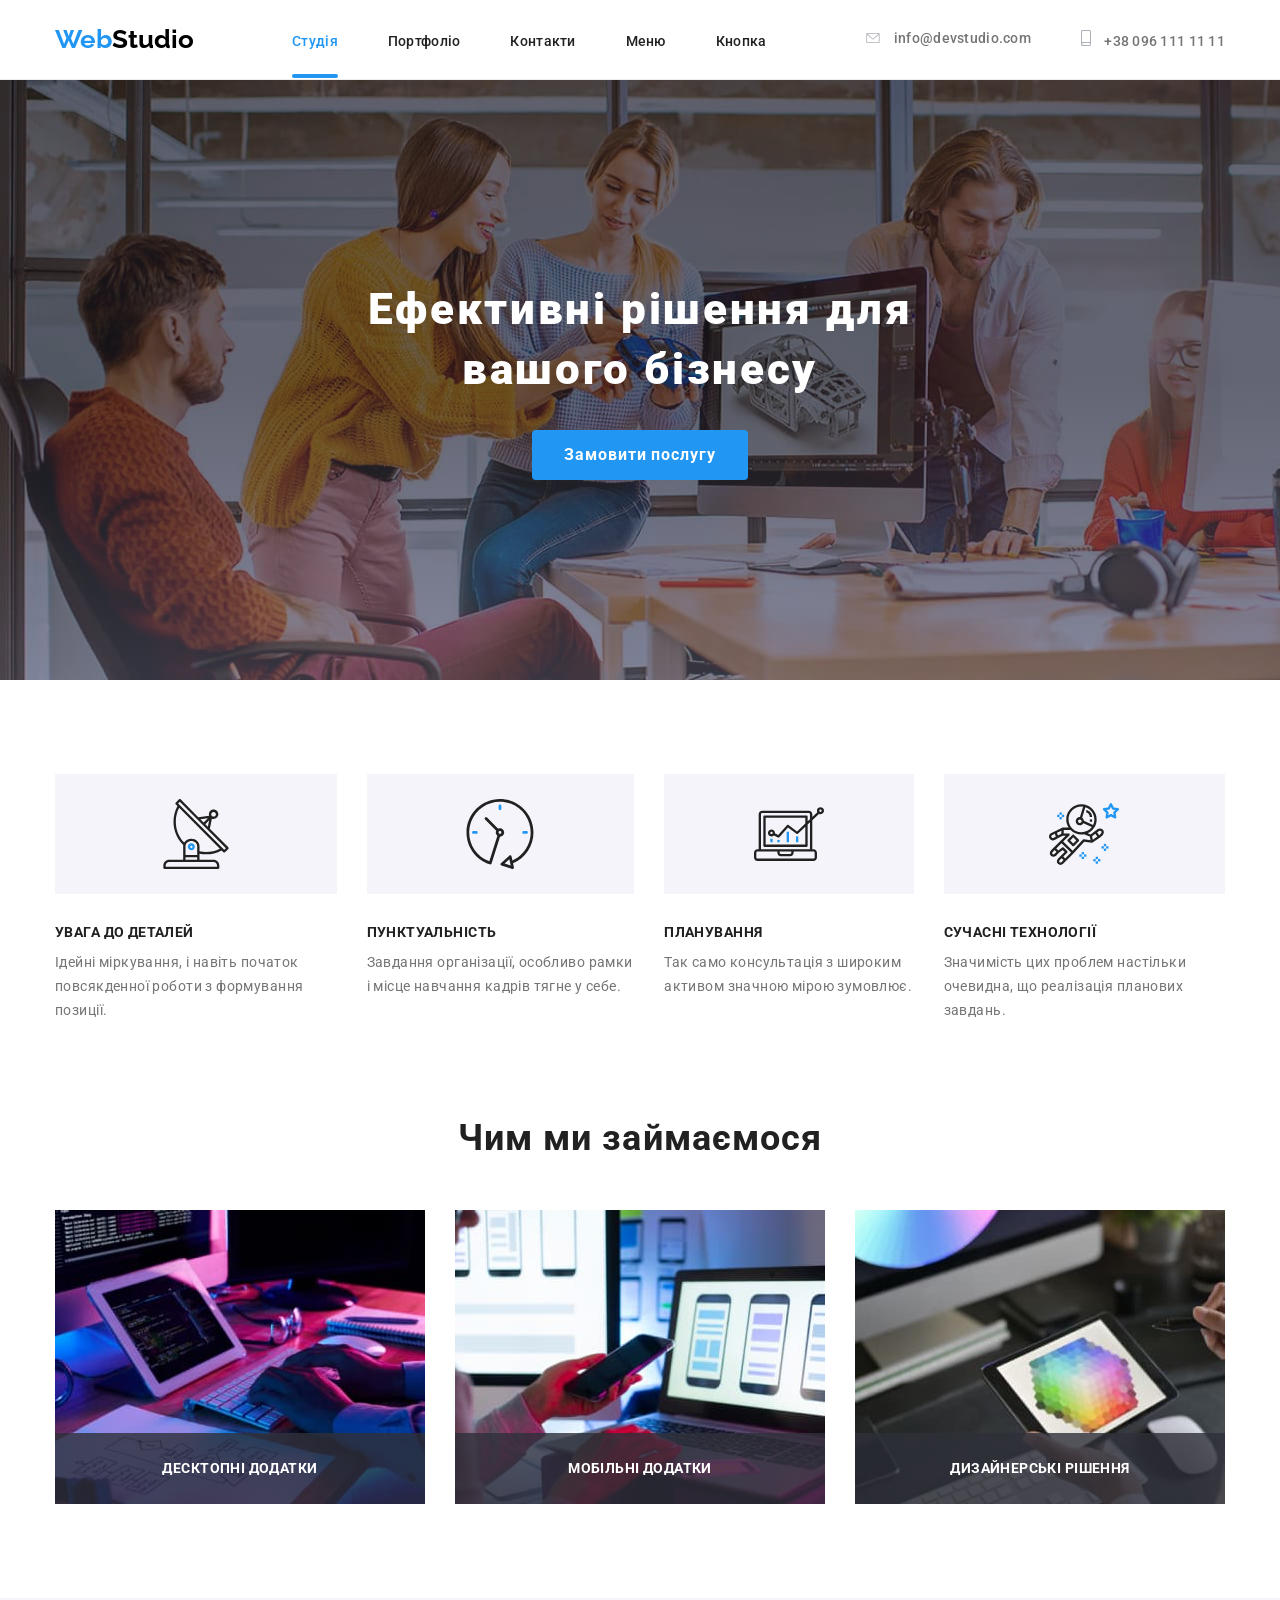
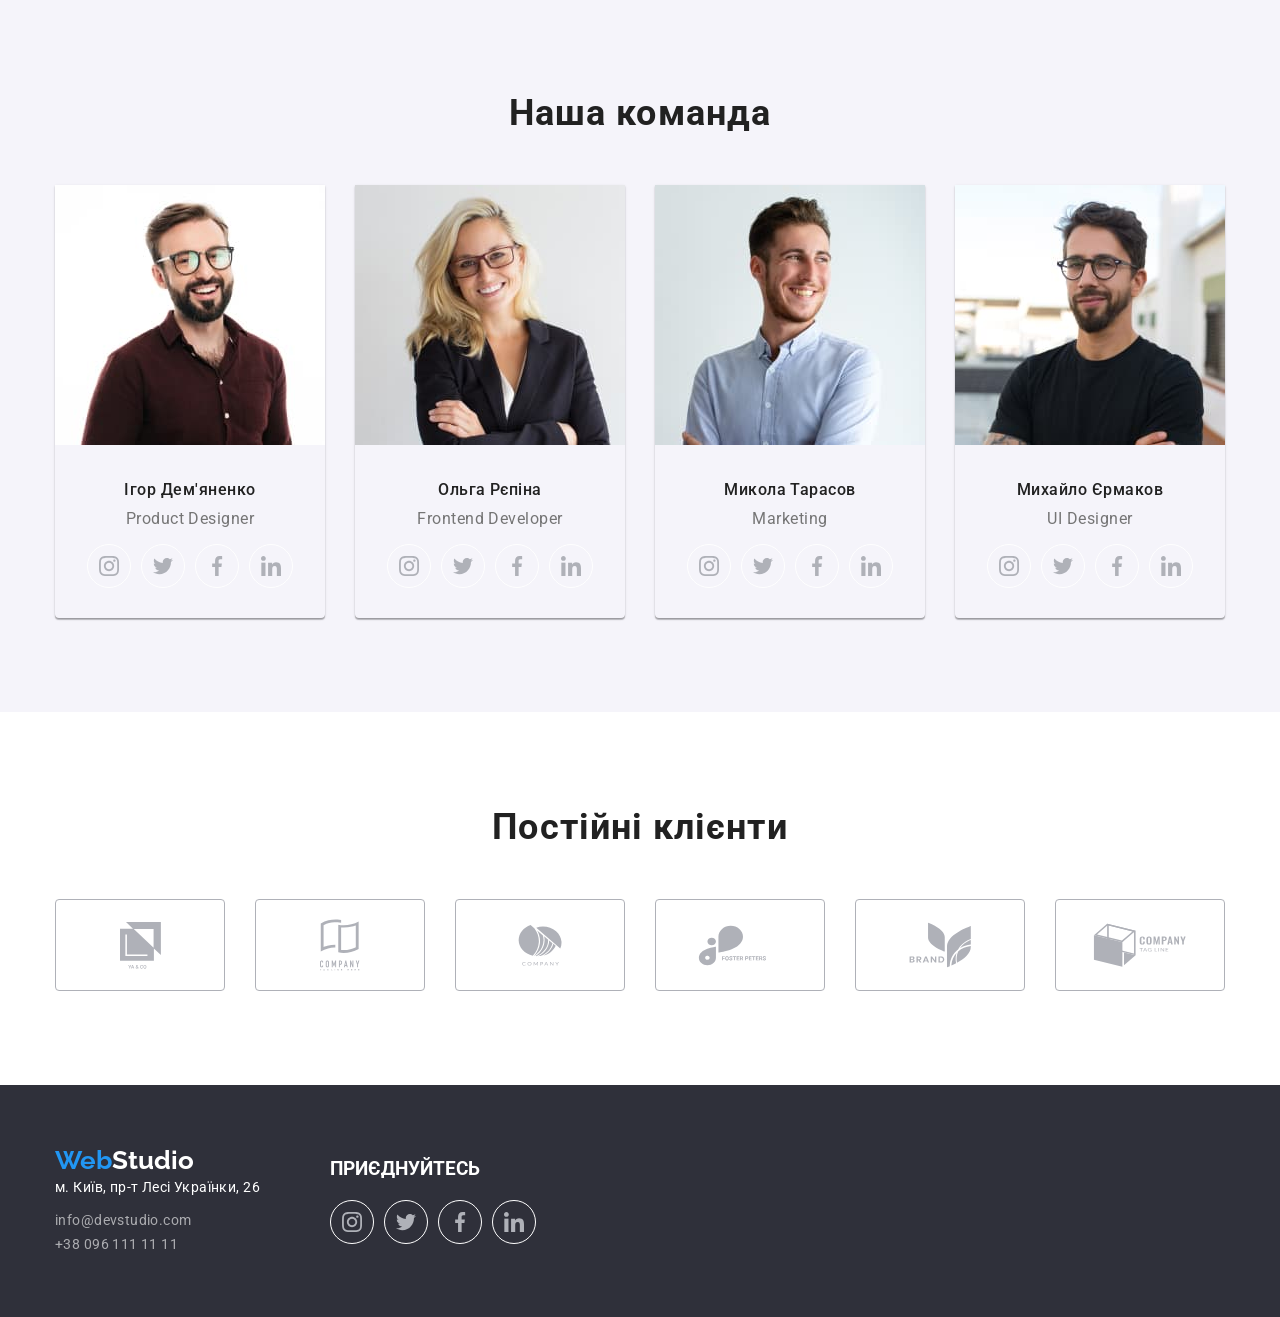
==== index.html @ 948c4ce9 "Окончание - вечер 13.12.2024 1. Убраны названия секций, которые были для семантики (за счет свойств " ====
<!DOCTYPE html>
<html lang="uk">
  <!-- Главный язык документа -->
  <head>
    <!-- Кодировку страницы необходимо указать для того, чтобы браузер корректно отобразил текст -->
    <meta charset="UTF-8" />

    <!-- Краткое описание содержания помогает поисковым системам лучше проиндексировать страницу -->
    <meta name="description" content="Дизайн та розробка сайтів - Головна сторінка" />

    <!-- Размер окна браузера -->
    <!-- Ширина - ширина девайса (width=device-width)-->
    <!-- Масштаб просмотра (initial-scale=1.0) -->
    <meta name="viewport" content="width=device-width, initial-scale=1.0" />

    <!-- Заголовок страницы, который отображается во вкладке браузера -->
    <!-- Текст заголовка содержит краткое описание содержимого веб-страницы -->
    <!-- Длина заголовка должна быть не более 60 символов, чтобы полностью поместиться в заголовке -->
    <title>WebStudio</title>

    <!-- Подключение шрифтов -->
    <link rel="preconnect" href="https://fonts.googleapis.com" />
    <link rel="preconnect" href="https://fonts.gstatic.com" crossorigin />
    <link
      href="https://fonts.googleapis.com/css2?family=Raleway:wght@700&family=Roboto:wght@400;500;700;900&display=swap"
      rel="stylesheet"
    />

    <!-- подключается нормализатор стилей для всех браузеров - перед подключением остальных стилей -->
    <link
      rel="stylesheet"
      href="https://cdnjs.cloudflare.com/ajax/libs/modern-normalize/1.0.0/modern-normalize.min.css"
    />

    <!-- Подключение внешнего файла со стилями -->
    <link rel="stylesheet" href="./css/styles.css" />
  </head>
  <body class="page">
    <!-- Заголовок -->
    <header class="page-header">
      <div class="container">
        <!-- Ссылка - На основную страничку сайта -->
        <a href="./index.html" title="Перехід на основну сторінку" class="logo link"
          ><span class="logo-blue">Web</span><span class="logo-black">Studio</span></a
        >
        <!-- Навигация - это ссылки на другие странички -->
        <nav>
          <ul class="nav-site list">
            <li class="item">
              <a href="./index.html" title="Основна сторінка" class="link current">Студія</a>
            </li>
            <li class="item">
              <a href="./portfolio.html" title="Наші проекти" class="link">Портфоліо</a>
            </li>
            <li class="item">
              <a href="./button-icon.html" title="Наші контакти" class="link">Контакти</a>
            </li>
            <li class="item">
              <a href="./menu.html" title="Випадаюче меню" class="link">Меню</a>
            </li>
            <li class="item">
              <a href="./button-icon.html" title="Кнопка+Іконка" class="link">Кнопка</a>
            </li>
          </ul>
        </nav>
        <ul class="nav-adress list">
          <li class="item">
            <a href="mailto:info@devstudio.com" title="Напиши" class="email link">
              <svg width="16" height="10" class="email icon">
                <use href="./icon/icons.svg#icon-envelope"></use>
              </svg>
              info@devstudio.com</a
            >
          </li>
          <li class="item">
            <a href="tel:+380961111111" title="Подзвони" class="tel link">
              <svg width="10" height="16" class="tel icon">
                <use href="./icon/icons.svg#icon-smartphone"></use>
              </svg>
              +38 096 111 11 11</a
            >
          </li>
        </ul>
      </div>
    </header>
    <main>
      <!-- Шапка -->
      <section class="hero">
        <h1 class="hero-title">Ефективні рішення для <br />вашого бізнесу</h1>
        <button type="button" class="hero-button" data-modal-open>Замовити послугу</button>
      </section>

      <!-- Наши Преимущества -->
      <section class="section no-padding-bottom">
        <div class="feature container">
          <h2 class="feature section-title" aria-label="Особливості">Особливості</h2>
          <ul class="feature-list list">
            <li class="item antenna">
              <div class="feature-item-icon">
                <svg width="70" height="70" class="icon">
                  <use href="./icon/icons.svg#icon-antenna"></use>
                </svg>
              </div>

              <h3 class="title">УВАГА ДО ДЕТАЛЕЙ</h3>
              <p class="text">
                Ідейні міркування, і навіть початок повсякденної роботи з формування позиції.
              </p>
            </li>
            <li class="item clock">
              <div class="feature-item-icon">
                <svg width="70" height="70" class="icon">
                  <use href="./icon/icons.svg#icon-clock"></use>
                </svg>
              </div>

              <h3 class="title">ПУНКТУАЛЬНІСТЬ</h3>
              <p class="text">
                Завдання організації, особливо рамки і місце навчання кадрів тягне у себе.
              </p>
            </li>
            <li class="item diagram">
              <div class="feature-item-icon">
                <svg width="70" height="70" class="icon">
                  <use href="./icon/icons.svg#icon-diagram"></use>
                </svg>
              </div>

              <h3 class="title">ПЛАНУВАННЯ</h3>
              <p class="text">Так само консультація з широким активом значною мірою зумовлює.</p>
            </li>
            <li class="item astronaut">
              <div class="feature-item-icon">
                <svg width="70" height="70" class="icon">
                  <use href="./icon/icons.svg#icon-astronaut"></use>
                </svg>
              </div>

              <h3 class="title">СУЧАСНІ ТЕХНОЛОГІЇ</h3>
              <p class="text">
                Значимість цих проблем настільки очевидна, що реалізація планових завдань.
              </p>
            </li>
          </ul>
        </div>
      </section>

      <!-- Чем мы занимаемся -->
      <section class="section work">
        <div class="container">
          <h2 class="section-title">Чим ми займаємося</h2>
          <ul class="work-list list">
            <li class="work-list-item">
              <a href="" class="link">
                <div class="image-box">
                  <img
                    src="./images/type-work-1.jpg"
                    alt="Вид роботи 1"
                    width="370"
                    height="294"
                    class="image"
                  />
                  <h3 class="description">Десктопні додатки</h3>
                </div>
              </a>
            </li>
            <li class="work-list-item">
              <a href="" class="link">
                <div class="image-box">
                  <img
                    src="./images/type-work-2.jpg"
                    alt="Вид роботи 2"
                    width="370"
                    height="294"
                    class="image"
                  />
                  <h3 class="description">Мобільні додатки</h3>
                </div>
              </a>
            </li>
            <li class="work-list-item">
              <a href="" class="link">
                <div class="image-box">
                  <img
                    src="./images/type-work-3.jpg"
                    alt="Вид роботи 3"
                    width="370"
                    height="294"
                    class="image"
                  />
                  <h3 class="description">Дизайнерські рішення</h3>
                </div>
              </a>
            </li>
          </ul>
        </div>
      </section>

      <!-- Наша команда-->
      <section class="section team">
        <div class="container">
          <h2 class="section-title">Наша команда</h2>
          <ul class="team-list list">
            <!-- team card 1 -->
            <li class="team-list-item">
              <img
                src="./images/team-1.jpg"
                alt="Фото Ігор Дем'яненко"
                width="270"
                height="260"
                class="photo"
              />
              <h3 class="name">Ігор Дем'яненко</h3>
              <p class="type-worker">Product Designer</p>
              <ul class="social-links list">
                <li class="item">
                  <a href="" class="link" aria-label="instagram">
                    <svg class="icon" width="20" height="20">
                      <use href="./icon/icons.svg#icon-instagram"></use>
                    </svg>
                  </a>
                </li>
                <li class="item">
                  <a href="" class="link" aria-label="twitter">
                    <svg class="icon" width="20" height="20">
                      <use href="./icon/icons.svg#icon-twitter"></use>
                    </svg>
                  </a>
                </li>
                <li class="item">
                  <a href="" class="link" aria-label="facebook">
                    <svg class="icon" width="20" height="20">
                      <use href="./icon/icons.svg#icon-facebook"></use>
                    </svg>
                  </a>
                </li>
                <li class="item">
                  <a href="" class="link" aria-label="linkedin">
                    <svg class="icon" width="20" height="20">
                      <use href="./icon/icons.svg#icon-linkedin"></use>
                    </svg>
                  </a>
                </li>
              </ul>
            </li>
            <!-- team card 2 -->
            <li class="team-list-item">
              <img
                src="./images/team-2.jpg"
                alt="Фото Ольга Рєпіна"
                width="270"
                height="260"
                class="photo"
              />
              <h3 class="name">Ольга Рєпіна</h3>
              <p class="type-worker">Frontend Developer</p>
              <ul class="social-links list">
                <li class="item">
                  <a href="" class="link">
                    <svg class="icon" width="20" height="20">
                      <use href="./icon/icons.svg#icon-instagram"></use>
                    </svg>
                  </a>
                </li>
                <li class="item">
                  <a href="" class="link">
                    <svg class="icon" width="20" height="20">
                      <use href="./icon/icons.svg#icon-twitter"></use>
                    </svg>
                  </a>
                </li>
                <li class="item">
                  <a href="" class="link">
                    <svg class="icon" width="20" height="20">
                      <use href="./icon/icons.svg#icon-facebook"></use>
                    </svg>
                  </a>
                </li>
                <li class="item">
                  <a href="" class="link">
                    <svg class="icon" width="20" height="20">
                      <use href="./icon/icons.svg#icon-linkedin"></use>
                    </svg>
                  </a>
                </li>
              </ul>
            </li>
            <!-- team card 3 -->
            <li class="team-list-item">
              <img
                src="./images/team-3.jpg"
                alt="Фото Микола Тарасов"
                width="270"
                height="260"
                class="photo"
              />
              <h3 class="name">Микола Тарасов</h3>
              <p class="type-worker">Marketing</p>
              <ul class="social-links list">
                <li class="item">
                  <a href="" class="link">
                    <svg class="icon" width="20" height="20">
                      <use href="./icon/icons.svg#icon-instagram"></use>
                    </svg>
                  </a>
                </li>
                <li class="item">
                  <a href="" class="link">
                    <svg class="icon" width="20" height="20">
                      <use href="./icon/icons.svg#icon-twitter"></use>
                    </svg>
                  </a>
                </li>
                <li class="item">
                  <a href="" class="link">
                    <svg class="icon" width="20" height="20">
                      <use href="./icon/icons.svg#icon-facebook"></use>
                    </svg>
                  </a>
                </li>
                <li class="item">
                  <a href="" class="link">
                    <svg class="icon" width="20" height="20">
                      <use href="./icon/icons.svg#icon-linkedin"></use>
                    </svg>
                  </a>
                </li>
              </ul>
            </li>
            <!-- team card 4 -->
            <li class="team-list-item">
              <img
                src="./images/team-4.jpg"
                alt="Фото Михайло Єрмаков"
                width="270"
                height="260"
                class="photo"
              />
              <h3 class="name">Михайло Єрмаков</h3>
              <p class="type-worker">UI Designer</p>
              <ul class="social-links list">
                <li class="item">
                  <a href="" class="link">
                    <svg class="icon" width="20" height="20">
                      <use href="./icon/icons.svg#icon-instagram"></use>
                    </svg>
                  </a>
                </li>
                <li class="item">
                  <a href="" class="link">
                    <svg class="icon" width="20" height="20">
                      <use href="./icon/icons.svg#icon-twitter"></use>
                    </svg>
                  </a>
                </li>
                <li class="item">
                  <a href="" class="link">
                    <svg class="icon" width="20" height="20">
                      <use href="./icon/icons.svg#icon-facebook"></use>
                    </svg>
                  </a>
                </li>
                <li class="item">
                  <a href="" class="link">
                    <svg class="icon" width="20" height="20">
                      <use href="./icon/icons.svg#icon-linkedin"></use>
                    </svg>
                  </a>
                </li>
              </ul>
            </li>
          </ul>
        </div>
      </section>

      <!-- Клиенты -->
      <section class="section client">
        <div class="container">
          <h2 class="section-title">Постійні клієнти</h2>
          <ul class="client-list list">
            <li class="client-list-item">
              <a href="" class="client-link" aria-label="Клієнт 1">
                <!-- Встроенный SVG -->
                <!-- <svg class="client-svg" viewBox="0 0 41 47" xmlns="http://www.w3.org/2000/svg">
                  <path
                    class="path"
                    fill-rule="evenodd"
                    clip-rule="evenodd"
                    d="M6 0L13.0078 6.63413L0 6.62646V38.8137H34V26.507L41 33.1338V0H6ZM33.6924 25.7283L13.8226 6.91796H33.6924V25.7283ZM27.5231 34.1055H5.38008V12.4579H6.9453V32.6397H27.5231V34.1055ZM10.6089 43.0991L9.79102 44.7837L8.97314 43.0991H8.28711L9.48096 45.3452V46.6538H10.1011V45.3452L11.2925 43.0991H10.6089ZM11.6367 46.6538L11.9248 45.8262H13.3018L13.5923 46.6538H14.2368L12.8916 43.0991H12.3374L10.9946 46.6538H11.6367ZM12.6133 43.8535L13.1284 45.3281H12.0981L12.6133 43.8535ZM15.8701 45.2427C15.7806 45.3794 15.7358 45.5299 15.7358 45.6943C15.7358 45.9938 15.8408 46.2371 16.0508 46.4243C16.2624 46.6099 16.5439 46.7026 16.8955 46.7026C17.2471 46.7026 17.5498 46.6074 17.8037 46.417L18.0039 46.6538H18.6924L18.1699 46.0361C18.375 45.7562 18.4775 45.3973 18.4775 44.9595H17.9624C17.9624 45.1987 17.9128 45.416 17.8135 45.6113L17.1274 44.8008L17.3691 44.625C17.54 44.5013 17.6629 44.3776 17.7378 44.2539C17.8127 44.1286 17.8501 43.9919 17.8501 43.8438C17.8501 43.6191 17.7671 43.4312 17.6011 43.2798C17.4367 43.1268 17.2251 43.0503 16.9663 43.0503C16.6798 43.0503 16.452 43.1317 16.2827 43.2944C16.1134 43.4556 16.0288 43.6753 16.0288 43.9536C16.0288 44.0675 16.0557 44.1855 16.1094 44.3076C16.1647 44.4297 16.2616 44.5778 16.3999 44.752C16.1362 44.9408 15.9596 45.1043 15.8701 45.2427ZM17.4741 46.0288C17.3 46.1623 17.1128 46.229 16.9126 46.229C16.7352 46.229 16.5936 46.1777 16.4878 46.0752C16.382 45.9727 16.3291 45.8392 16.3291 45.6748C16.3291 45.4844 16.4268 45.3151 16.6221 45.167L16.6978 45.1133L17.4741 46.0288ZM16.8369 44.4541C16.6693 44.2474 16.5854 44.0757 16.5854 43.939C16.5854 43.8201 16.6196 43.7217 16.688 43.6436C16.7563 43.5654 16.8483 43.5264 16.9639 43.5264C17.0713 43.5264 17.16 43.5597 17.23 43.6265C17.3 43.6916 17.335 43.7705 17.335 43.8633C17.335 44.0033 17.2845 44.118 17.1836 44.2075L17.1079 44.2686L16.8369 44.4541ZM22.623 46.3853C22.8672 46.172 23.0072 45.8758 23.043 45.4966H22.4277C22.3952 45.7505 22.3179 45.932 22.1958 46.041C22.0737 46.1501 21.8914 46.2046 21.6489 46.2046C21.3836 46.2046 21.1818 46.1037 21.0435 45.9019C20.9067 45.7 20.8384 45.4071 20.8384 45.0229V44.708C20.8416 44.3288 20.9149 44.0415 21.0581 43.8462C21.203 43.6493 21.4097 43.5508 21.6782 43.5508C21.9093 43.5508 22.0843 43.6077 22.2031 43.7217C22.3236 43.834 22.3984 44.0179 22.4277 44.2734H23.043C23.0039 43.8844 22.8647 43.5833 22.6255 43.3701C22.3862 43.1569 22.0705 43.0503 21.6782 43.0503C21.3869 43.0503 21.1297 43.1195 20.9067 43.2578C20.6854 43.3962 20.5153 43.5931 20.3965 43.8486C20.2777 44.1042 20.2183 44.3996 20.2183 44.7349V45.0669C20.2231 45.394 20.2842 45.6813 20.4014 45.9287C20.5186 46.1761 20.6846 46.3674 20.8994 46.5024C21.1159 46.6359 21.3657 46.7026 21.6489 46.7026C22.0542 46.7026 22.3789 46.5968 22.623 46.3853ZM26.2534 45.8872C26.3739 45.6235 26.4341 45.3175 26.4341 44.9692V44.7715C26.4325 44.4248 26.3706 44.1213 26.2485 43.8608C26.1265 43.5988 25.9531 43.3986 25.7285 43.2603C25.5055 43.1203 25.2492 43.0503 24.9595 43.0503C24.6698 43.0503 24.4126 43.1211 24.188 43.2627C23.965 43.4027 23.7917 43.6053 23.668 43.8706C23.5459 44.1359 23.4849 44.4419 23.4849 44.7886V44.9888C23.4865 45.3289 23.5483 45.6292 23.6704 45.8896C23.7941 46.1501 23.9683 46.3511 24.1929 46.4927C24.4191 46.6326 24.6763 46.7026 24.9644 46.7026C25.2557 46.7026 25.5129 46.6326 25.7358 46.4927C25.9604 46.3511 26.133 46.1493 26.2534 45.8872ZM25.5918 43.8779C25.7415 44.0879 25.8164 44.3898 25.8164 44.7837V44.9692C25.8164 45.3696 25.7423 45.674 25.5942 45.8823C25.4478 46.0907 25.2378 46.1948 24.9644 46.1948C24.6942 46.1948 24.4826 46.0882 24.3296 45.875C24.1782 45.6618 24.1025 45.3599 24.1025 44.9692V44.7642C24.1058 44.3817 24.1823 44.0863 24.332 43.8779C24.4834 43.668 24.6925 43.563 24.9595 43.563C25.2329 43.563 25.4437 43.668 25.5918 43.8779Z"
                    fill="#AFB1B8"
                  />
                </svg> -->
                <svg class="client-svg" width="41" height="47">
                  <use href="./icon/icons.svg#icon-client-1"></use>
                </svg>
              </a>
            </li>
            <li class="client-list-item">
              <a href="" class="client-link" aria-label="Клієнт 2">
                <svg class="client-svg" width="40" height="52">
                  <use href="./icon/icons.svg#icon-client-2"></use>
                </svg>
              </a>
            </li>
            <li class="client-list-item">
              <a href="" class="client-link" aria-label="Клієнт 3">
                <svg class="client-svg" width="44" height="42">
                  <use href="./icon/icons.svg#icon-client-3"></use>
                </svg>
              </a>
            </li>
            <li class="client-list-item">
              <a href="" class="client-link" aria-label="Клієнт 4">
                <svg class="client-svg" width="85" height="41">
                  <use class="client" href="./icon/icons.svg#icon-client-4"></use>
                </svg>
              </a>
            </li>
            <li class="client-list-item">
              <a href="" class="client-link" aria-label="Клієнт 5">
                <svg class="client-svg" width="63" height="46">
                  <use href="./icon/icons.svg#icon-client-5"></use>
                </svg>
              </a>
            </li>
            <li class="client-list-item">
              <a href="" class="client-link" aria-label="Клієнт 6">
                <svg class="client-svg" width="94" height="44">
                  <use href="./icon/icons.svg#icon-client-6"></use>
                </svg>
              </a>
            </li>
          </ul>
        </div>
      </section>
    </main>

    <!-- Футер - подвал сайта -->
    <footer>
      <div class="container">
        <div class="address">
          <a href="./index.html" title="Перехід на основну сторінку" class="logo link"
            ><span class="logo-blue">Web</span><span class="logo-white">Studio</span></a
          >
          <address>
            <p class="description">м. Київ, пр-т Лесі Українки, 26</p>
            <p>
              <a href="mailto:info@devstudio.com" title="Напиши" class="email link"
                >info@devstudio.com</a
              >
            </p>
            <p>
              <a href="tel:+380961111111" title="Подзвони" class="tel link">+38 096 111 11 11</a>
            </p>
          </address>
        </div>

        <div class="social">
          <h3 class="title">ПРИЄДНУЙТЕСЬ</h3>
          <ul class="social-links list">
            <li class="item">
              <a href="" class="link" aria-label="instagram">
                <svg class="icon" width="20" height="20">
                  <use href="./icon/icons.svg#icon-instagram"></use>
                </svg>
              </a>
            </li>
            <li class="item">
              <a href="" class="link" aria-label="twitter">
                <svg class="icon" width="20" height="20">
                  <use href="./icon/icons.svg#icon-twitter"></use>
                </svg>
              </a>
            </li>
            <li class="item">
              <a href="" class="link" aria-label="facebook">
                <svg class="icon" width="20" height="20">
                  <use href="./icon/icons.svg#icon-facebook"></use>
                </svg>
              </a>
            </li>
            <li class="item">
              <a href="" class="link" aria-label="linkedin">
                <svg class="icon" width="20" height="20">
                  <use href="./icon/icons.svg#icon-linkedin"></use>
                </svg>
              </a>
            </li>
          </ul>
        </div>
      </div>
    </footer>

    <!-- Модальное окно - Подложка под модальное окно -->
    <div class="backdrop is-hidden" data-modal>
      <!-- <div class="backdrop is-hidden"></div> -->
      <!-- Само модальное окно -->
      <div class="modal">
        <button class="button-close" data-modal-close>
          <svg class="icon-close" width="18" height="18">
            <use href="./icon/icons.svg#icon-close"></use>
          </svg>
        </button>
      </div>
    </div>

    <!-- Ставим перед закрывающим тегом body -->
    <script src="./js/modal.js"></script>

    <!-- Установка верхнего отступа по высоте шапки для body -->
    <!-- <script>
      const { height: pageHeaderHeight } = document
        .querySelector('.page-header')
        .getBoundingClientRect();

      document.body.style.paddingTop = '${pageHeaderHeight}px';
    </script> -->
  </body>
</html>
---- css/styles.css ----
/* :root - специфичный аналог селектора <html> в CSS*/
/* Указываются */
/* CSS-переменные (кастомные свойства) */
:root {
  /* #757575 - p, header - a(email) и a(tel) - не активные */
  --main-text-color: #757575;
  /* #212121 - h2, h3, a(nav in header) - не активный*/
  --second-text-color: #212121;
  /* #2196F3 - logo, a(nav):hover, button(background)*/
  --acsent-color: #2196f3;
  /* #FFFFFF - background-page, h1, button(text), footer - logo, adress (почтовый адрес) */
  --main-white-color: #ffffff;
  /* #2F303A - background-hero, background-footer */
  --background-grey-color: #2f303a;
  /* #F5F4FA - background-section-team */
  --background-section-color: #f5f4fa;
  /* #000000 - logo(header)*/
  --main-black-color: #000000;
  /* rgba(255,255,255,0.6) - adress (tel,email) */
  --text-footer-tel-color: rgba(255, 255, 255, 0.6);
  /* #ECECEC - обводка-header + line в index.html (между header и main)*/
  --stroke-index-color: #ececec;
  /* #EEEEEE - обводка карточки в portfolio.html */
  --stroke-portfolio-color: #eeeeee;
  /* #AFB1B8 - обводка карточки в разделе Клиенты */
  --stroke-client-color: #afb1b8;
}

/* Палитра основных цветов */
/* #757575 - p, a(email) и a(tel) - не активные */
/* #212121 - h2, h3, a(nav in header) - не активный*/
/* #2196F3 - logo, a(nav):hover, button(background)*/
/* #FFFFFF - background-page, h1, button(text), footer - logo, adress (почтовый адрес) */
/* #2F303A - background-hero, background-footer */
/* #F5F4FA - background-section-team */
/* #000000 - logo(header)*/
/* rgba(255,255,255,0.6) - adress (tel,email) */
/* #ECECEC - обводка-header + line в index.html (между header и main)*/
/* #EEEEEE - обводка карточки в portfolio.html */
/* #AFB1B8 - обводка карточки в разделе Клиенты */

/* Шрифты */

.roboto-regular {
  font-family: 'Roboto', sans-serif;
  font-weight: 400;
  font-style: normal;
}

.roboto-medium {
  font-family: 'Roboto', sans-serif;
  font-weight: 500;
  font-style: normal;
}

.roboto-bold {
  font-family: 'Roboto', sans-serif;
  font-weight: 700;
  font-style: normal;
}

.roboto-black {
  font-family: 'Roboto', sans-serif;
  font-weight: 900;
  font-style: normal;
}

.raleway {
  font-family: 'Raleway', sans-serif;
  font-optical-sizing: auto;
  font-weight: 700;
  font-style: normal;
}

/* Задание всем элементам свойства box-sizing: border-box; */
html {
  box-sizing: border-box;
}

/* Наследование свойств для элемента от ближайшего предка */
/* *, */
/* *::before, */
/* *::after { */
/* box-sizing: inherit; */
/* } */

/* Обнуление отступов для заголовков и абзаца */
h1,
h2,
h3,
h4,
h5,
h6,
p {
  margin: 0;
  padding: 0;
}

/* Тело сайта */
body {
  /* Отступ для фиксированного меню Правильное значение будет задано через <script>  */
  padding-top: 80px;

  /* Обнуление внешних отступов для тела сайта */
  margin: 0px;

  background-color: var(--main-white-color);
  color: var(--main-text-color);

  font-family: 'Roboto', sans-serif;
  font-style: normal;
}

/* Утилиты */

/* Класс для настройки всех перечней - может быть вторым классом в тегах ul */
.list {
  /* Сбросить все отступы по умолчанию */
  margin: 0;
  padding: 0;
  /* Убрать первые точечки в неупорядоченном списке */
  list-style: none;
}

/* Это класс, который ограничивает контент размером сетки и устанавливает отступы */
.container {
  margin-left: auto;
  margin-right: auto;
  width: 1200px;
  padding-top: 0px;
  padding-right: 15px;
  padding-bottom: 0px;
  padding-left: 15px;
}

/* Header - на всю длину */
.page-header {
  /* Фиксированная верхняя строка меню */
  position: fixed;
  width: 100%;
  top: 0;
  left: 0;

  /* page-header ставится поверх ВСЕХ слоев */
  z-index: 999;

  min-height: 80px;
  /* Нижняя граница элемента */
  border-bottom: var(--stroke-index-color) solid 1px;
  background-color: var(--main-white-color);
}

/* Верхняя строка - header */
.page-header .container {
  display: flex;
  /* Установка всех элементов в строку */
  flex-direction: row;
  /* Выравнивание всех элементов контейнера по второстепенной оси - по центру */
  align-items: center;
  /* Выравнивание элементов по главной оси  */
  justify-content: space-between;
}

/* Логотип - общие свойства */
.logo {
  padding-top: 24px;
  padding-bottom: 24px;

  font-family: 'Raleway', sans-serif;
  font-optical-sizing: auto;
  font-weight: 700;
  font-style: normal;
  font-size: 26px;
  line-height: 1.2;
  letter-spacing: 3%;

  /* Убрать подчеркивание для ссылки */
  text-decoration: none;
}
/* Логотип - синяя часть текста */
.logo-blue {
  color: var(--acsent-color);
}
/* Логотип - черная часть текста - в header */
.logo-black {
  color: var(--main-black-color);
}
/* Логотип - белая часть текста - в footer */
.logo-white {
  color: var(--main-white-color);
}

/* Стилизация header */
/* Стилизация меню .nav-site */
.nav-site {
  display: flex;
  flex-direction: row;
  /* Расстояние между пунктами меню навигации */
  /* gap: 50px; */

  font-weight: 500;
  font-size: 14px;
  line-height: 1.2;
  letter-spacing: 0.02em;
}

/* Расстояние между пунктами меню навигации */
.nav-site .item:not(:last-child) {
  margin-right: 50px;
}

.nav-site .link {
  display: block;
  padding-top: 32px;
  padding-bottom: 28px;

  /* Убрать подчеркивание для ссылки */
  text-decoration: none;

  /* Цвет текста */
  color: var(--second-text-color);

  /* Параметры СSS-перехода : */
  /* - анимируемое свойство */
  transition: color;
  /* - функция распределения времени */
  transition-timing-function: cubic-bezier(0.4, 0, 0.2, 1);
  /* - время перехода */
  transition-duration: 250ms;
}
/* При наведении мышки или при получении фокуса */
.nav-site .link:hover,
.nav-site .link:focus {
  /* Новое свойство */
  color: var(--acsent-color);
}

/* Правило - другой цвет ссылки , если ссылка указывает на текущую страницу */
/* Обязательно .link.current БЕЗ ПРОБЕЛА, тогда применяется class="link current" */
.nav-site .link.current {
  /* Для абсолютного позиционирования подчеркивания текущего пункта меню */
  position: relative;

  color: var(--acsent-color);
}

/* Подчеркивание пункта меню c названием текущей страницы*/
.nav-site .link.current::after {
  /* Абсолютное позиционирование */
  position: absolute;
  /* Пустой контент для ::after */
  content: '';
  /* Позиционирование прямоугольничка вниз пункта меню */
  bottom: 0;
  /* Делаем прямоугольный блок */
  display: block;
  /* Ширина блока - 100% ширины .nav-site .link.current */
  width: 100%;
  /* Высота этого блока подчеркивания */
  height: 4px;
  /* Радиус скругления */
  border-radius: 2px;
  /* Цвет фона */
  background-color: var(--acsent-color);
  /* В обычном состоянии - НЕ прозрачная */
  opacity: 1;
}

/* Стилизация меню .nav-adress */
.nav-adress {
  display: flex;
  flex-direction: row;
  /* Расстояние между пунктами меню навигации */
  /* gap: 50px; */

  font-weight: 500;
  font-size: 14px;
  line-height: 1.2;
  letter-spacing: 0.02em;
}

.nav-adress .link {
  padding-top: 32px;
  padding-bottom: 32px;

  /* Цвет текста в обычном состоянии */
  color: var(--main-text-color);
  /* Убрать подчеркивание для ссылки */
  text-decoration: none;

  /* Параметры СSS-перехода : */
  /* - анимируемое свойство */
  transition: color;
  /* - функция распределения времени */
  transition-timing-function: cubic-bezier(0.4, 0, 0.2, 1);
  /* - время перехода */
  transition-duration: 250ms;
}

/* Расстояние между пунктами меню навигации - задаем через селектор соседа */
.nav-adress .item + .item {
  margin-left: 50px;
}

/* При наведении мышки или при получении фокуса - email & tel  */
.nav-adress .link:hover,
.nav-adress .link:focus {
  /* Новое свойство : */
  color: var(--acsent-color);
}

/* Иконка перед - email & tel */
.nav-adress .icon {
  /* Отступ иконки от пункта с адресом */
  margin-right: 10px;

  /* Цвет заполнения иконки */
  fill: var(--stroke-client-color);
  /* Параметры СSS-перехода : */
  /* - анимируемое свойство */
  transition: fill;
  /* - функция распределения времени */
  transition-timing-function: cubic-bezier(0.4, 0, 0.2, 1);
  /* - время перехода */
  transition-duration: 250ms;
}

/* Изменение цвета - Иконка перед - email & tel */
.nav-adress .link:hover .icon,
.nav-adress .link:focus .icon {
  /* Новое свойство : */
  /* Цвет заполнения иконки */
  fill: var(--acsent-color);
}

/* Вставляем иконки через псевдоэлемент ::before */
/* .email.link::before {
  display: inline-flex;
  content: '';
  width: 16px;
  height: 12px;
  margin-right: 10px;
  background-image: url(../icon/envelope.svg);
  background-size: contain;
  background-position: center;
} */

/* hero - Приветствие к кнопкой call-to-action */
.hero {
  /* Выравнивание блока по центру экрана */
  margin-left: auto;
  margin-right: auto;
  /* Внутренние отступы блока до текста и кнопки */
  padding-top: 200px;
  padding-bottom: 200px;

  /* Максимальная ширина блока по ширине картинки - это позволяет не изменять размер картинки */
  max-width: 1600px;
  /* Выравнивание заголовка и кнопки по центру */
  text-align: center;
  /* Обязательное свойство, если картинка не загрузится из сервера */
  background-color: var(--background-grey-color);
  /* Фоновый рисункок */
  /* background-image: url(../images/hero.jpg); */
  /* Фоновый рисункок и затемнение градиентом */
  background-image: linear-gradient(to bottom, rgba(47, 48, 58, 0.4) 50%, rgba(130, 132, 160, 0.4)),
    url(../images/hero.jpg);
}
.hero-title {
  /* outline: tomato solid 1px; */
  /* Обнуление внешних отступов, которые устанавлены для h1 по умолчанию */
  margin-top: 0;
  /* Расстояние до кнопки */
  margin-bottom: 30px;

  color: var(--main-white-color);

  font-weight: 900;
  font-size: 44px;
  line-height: 1.363;
  letter-spacing: 0.06em;
  /* Выравнивание этого текстового блока по центру */
  text-align: center;
}

.hero-button {
  /* Внутренние отступы от края кнопки до текста */
  padding-left: 32px;
  padding-top: 10px;
  padding-right: 32px;
  padding-bottom: 10px;

  /* Радиус скругления углов кнопки */
  border-radius: 4px;
  /* Обводка кнопки - отсутствует */
  border: none;

  color: var(--main-white-color);
  background-color: var(--acsent-color);

  /* Шрифт названия кнопки */
  /* Для кнопки - обязательное указание шрифта или указание унаследования (по умолчанию, заданный ранее) */
  font-family: inherit;
  font-weight: 700;
  font-size: 16px;
  line-height: 1.875; /* 30 px*/
  letter-spacing: 0.06em;

  /* Вид курсора при наведении на кнопку либо при фокусе с клавиатуры */
  cursor: pointer;

  /*  Set transition values  */
  /* Параметры СSS-перехода : */
  /* - анимируемое свойство */
  transition: color, background-color;
  /* - функция распределения времени */
  transition-timing-function: cubic-bezier(0.4, 0, 0.2, 1);
  /* - время перехода */
  transition-duration: 250ms;
}

.hero-button:hover,
.hero-button:focus {
  /* Новое свойство : */
  color: var(--main-black-color);
  background-color: var(--main-white-color);
  /* transform: rotate(180deg); */
}

.hero-button:active {
  /* Меняется цвет фона кнопки при нажатии на кнопку */
  background-color: red;
}

/* Секции  */

/* Стандартная секция - свойства */
.section {
  padding-top: 94px;
  padding-bottom: 94px;
}

/* Секция без нижнего внутреннего отступа */
.section.no-padding-bottom {
  padding-bottom: 0;
}

.section-title {
  margin-bottom: 50px;

  color: var(--second-text-color);
  font-weight: 700;
  font-size: 36px;
  line-height: 1.2;
  letter-spacing: 0.03em;
  /* Выравнивание текста по центру */
  text-align: center;
}

/* Только для секции Преимущества убирает вывод на экран заголовка */
.section-title.feature {
  /* Прячем (скрываем) заголовок секции */
  /* Оба варианта делают одно и то же */
  visibility: hidden;
  opacity: 0;
  /* За счет отрицательного внешнего отступа - убираем высоту текста */
  margin-top: -43px;
  /* Убираем нижний отступ заголовка */
  margin-bottom: 0;
}

/* feature - Особливості - Преимущества */
.feature-list {
  display: flex;
  flex-direction: row;
  /* Расстояние между элементами - свойство gap - the gutters between grid rows and columns. */
  /* gap: 30px; */
  row-gap: 30px;
  column-gap: 30px;
}

/* Картинка для каждого преимущества - в .item::before */
/* .feature-list .item::before {
  /* content: ''; */
/* height: 120px; */
/* Картинка на всю ширину блока */
/* display: block; */
/* background-color: var(--background-section-color); */
/* background-position: center; */
/* background-repeat: no-repeat; */
/* background-size: 70px 70px; */
/* margin-bottom: 30px; */
/* } */

/* Иконки для каждого преимущества */
/* .feature-list .item.antenna::before { */
/* background-image: url(../icon/antenna.svg); */
/* } */

/* При вставке иконки через Inline-SVG */
.feature-item-icon {
  display: flex;
  height: 120px;
  justify-content: center;
  align-items: center;

  background-color: var(--background-section-color);
  margin-bottom: 30px;
}

.feature .icon {
  display: block;
  margin: 0;
  /* padding-top: 25px;
  padding-bottom: 25px;
  margin-left: auto;
  margin-right: auto;
  margin-bottom: 30px;
  background-color: var(--acsent-color); */
}
/* Название преимущества */
.feature-list .title {
  margin-bottom: 10px;

  color: var(--second-text-color);

  font-weight: 700;
  font-size: 14px;
  line-height: 1.2;
  letter-spacing: 0.03em;
}

/* Для всех четных элементов списка Преимущества */
/* .feature-list > .item:nth-child(2n) { */
/* background-color: var(--acsent-color); */
/* } */

/* Описание преимущества */
.feature-list .text {
  font-weight: 400;
  font-size: 14px;
  line-height: 1.71428; /* 24px */
  letter-spacing: 0.03em;
}

/* work - Роботи */
.work-list {
  display: flex;
  flex-direction: row;
  /* Расстояние между видами работ  */
  gap: 30px;
}

.work .image-box {
  /* Блок с картинкой и названием - относительная позиция для абсолютного позиционирование текста */
  position: relative;
}

.work .image {
  /* Картинка - блок, чтобы убрать нижние стандартные отступы */
  display: block;
}

/* Название видов работ - абсолютное позиционирование в картинке */
.work .description {
  /* Абсолютное позиционирование по нижнему краю */
  position: absolute;
  bottom: 0;
  /* Ширина - 100% от блока - размера картинки */
  width: 100%;

  /* Отступы */
  margin: 0;
  padding-top: 27px;
  padding-bottom: 27px;
  /* Выравнивание текста по центру */
  text-align: center;
  /* Трансформация текста в верхний регистр букв */
  text-transform: uppercase;

  /* Цвет текста */
  color: var(--main-white-color);
  /* Цвет фона - полупрозрачный  */
  background-color: rgba(47, 48, 58, 0.8);

  /* Шрифт - параметры */
  font-weight: 700;
  font-size: 14px;
  line-height: 1.2;
  letter-spacing: 0.03em;
}

/* team - Команда */
.team {
  background-color: var(--background-section-color);
}

.team .team-list {
  display: flex;
  flex-direction: row;
  /* Расстояние между карточками работников */
  gap: 30px;
}

.team-list-item {
  /* Радиусы скругления нижние */
  border-bottom-left-radius: 4px;
  border-bottom-right-radius: 4px;
  /* Многослойная тень для карточки сотрудника */
  box-shadow: 0px 1px 3px 0px rgba(0, 0, 0, 0.12), 0px 1px 1px 0px rgba(0, 0, 0, 0.14),
    0px 2px 1px 0px rgba(0, 0, 0, 0.2);
  /* Горизонтальное выравнивание текта  */
  text-align: center;
}

.team-list-item .photo {
  margin-bottom: 30px;
}

.team-list-item .name {
  margin-bottom: 10px;

  color: var(--second-text-color);

  font-weight: 500;
  font-size: 16px;
  line-height: 1.2;
  letter-spacing: 0.03em;
}
.team-list-item .type-worker {
  margin-bottom: 16px;
  font-weight: 400;
  font-size: 16px;
  line-height: 1.2;
  letter-spacing: 0.03em;
}

.team-list-item .social-links {
  margin-left: 32px;
  margin-right: 32px;
  margin-bottom: 30px;
}

.social-links {
  display: flex;
  flex-direction: row;
  gap: 10px;

  width: 206px;
  height: 44px;
}

.social-links > .item > .link {
  display: flex;
  justify-content: center;
  align-items: center;

  width: 44px;
  height: 44px;
  border-radius: 22px;
  border: 1px solid var(--main-white-color);

  cursor: pointer;

  /* Убрать подчеркивание для ссылки */
  text-decoration: none;

  /* Параметры СSS-перехода : */
  /* - анимируемое свойство */
  transition: background-color;
  /* - функция распределения времени */
  transition-timing-function: cubic-bezier(0.4, 0, 0.2, 1);
  /* - время перехода */
  transition-duration: 250ms;
}

.social-links .icon {
  display: block;
  margin: 0;
  fill: var(--stroke-client-color);

  /* Параметры СSS-перехода : */
  /* - анимируемое свойство */
  transition: fill;
  /* - функция распределения времени */
  transition-timing-function: cubic-bezier(0.4, 0, 0.2, 1);
  /* - время перехода */
  transition-duration: 250ms;
}

.social-links > .item > .link:hover,
.social-links > .item > .link:focus {
  /* Новое свойство : */
  background-color: var(--acsent-color);
}

.social-links > .item > .link:hover .icon,
.social-links > .item > .link:focus .icon {
  /* Новое свойство : */
  fill: var(--main-white-color);
}

/* Клиенты */
.client .client-list {
  display: flex;
  flex-direction: row;
  /* Расстояние между картинками - логотипами клиентов */
  gap: 30px;
}

/* Блок логотипа с рамкой */
.client-list-item .client-link {
  width: 170px;
  height: 92px;
  border-color: var(--stroke-client-color);
  border-style: solid;
  border-width: 1px;
  border-radius: 4px;
  padding-top: 16px;
  padding-bottom: 16px;
  padding-left: 32px;
  padding-right: 32px;

  display: flex;
  justify-content: center;
  align-items: center;

  /* Параметры СSS-перехода : */
  /* - анимируемое свойство */
  transition: border-color, border-width;
  /* - функция распределения времени */
  transition-timing-function: cubic-bezier(0.4, 0, 0.2, 1);
  /* - время перехода */
  transition-duration: 250ms;
}

/* Картинка с логотипом */
.client-svg {
  /* Все размеры иконок заданы в теге SVG в HTML-файле */
  /* max-height: 47px; */
  /* max-width: 94px; */
  /* Рамка для отслеживания размера иконки */
  /* outline: #2196f3 solid 1px; */
  /* Делаем блочный элемент,чтобы убрать стандартный отступ снизу картинки*/
  display: block;
  fill: var(--stroke-client-color);

  /* Параметры СSS-перехода : */
  /* - анимируемое свойство */
  transition: fill;
  /* - функция распределения времени */
  transition-timing-function: cubic-bezier(0.4, 0, 0.2, 1);
  /* - время перехода */
  transition-duration: 250ms;
}

/* При нажатии на иконку с логотипом клиента */
.client-list-item .client-link:hover,
.client-list-item .client-link:focus {
  /* Новое свойство : */
  border-color: var(--acsent-color);
  border-width: 4px;
}

/* Для полностью встроенного SVG (на примере Клиент 1) */
/* .client-svg:hover .path {
  fill: var(--acsent-color);
} */

.client-list-item .client-link:hover .client-svg,
.client-list-item .client-link:focus .client-svg {
  /* Новое свойство : */
  fill: var(--acsent-color);
}

/* Portfolio */

.portfolio-title {
  color: var(--main-black-color);

  /* Выравнивание текста по центру */
  text-align: center;

  /* Прячем (скрываем) заголовок  */
  /* Оба варианта делают одно и то же */
  visibility: hidden;
  opacity: 0;
  /* За счет отрицательного внешнего отступа - убираем высоту текста */
  margin-top: -27px;
}

/* filter - Фильтры */
.filter-title {
  color: var(--main-black-color);

  /* Выравнивание текста по центру */
  text-align: center;

  /* Прячем (скрываем) заголовок  */
  /* Оба варианта делают одно и то же */
  visibility: hidden;
  opacity: 0;
  margin-top: -27px;
}

.filter-list {
  display: flex;
  flex-direction: row;
  gap: 8px;
  justify-content: center;

  margin-bottom: 24px;
}

.filter-button {
  /* Внутренние отступы от края кнопки до текста */
  padding-left: 22px;
  padding-top: 6px;
  padding-right: 22px;
  padding-bottom: 6px;

  /* Радиус скругления углов кнопки */
  border-radius: 4px;
  /* Обводка кнопки - отсутствует */
  border: none;

  color: var(--second-text-color);
  background-color: var(--background-section-color);

  /* Шрифт */
  /* Для кнопки - обязательное указание шрифта или указание унаследования (по умолчанию, заданный ранее) */
  font-family: inherit;
  font-weight: 500;
  font-size: 16px;
  line-height: 1.625; /* 26px */
  letter-spacing: 0.03em;

  /* Вид курсора при наведении на кнопку */
  cursor: pointer;

  /* Параметры СSS-перехода : */
  /* - анимируемое свойство */
  transition: color, background-color, box-shadow;
  /* - функция распределения времени */
  transition-timing-function: cubic-bezier(0.4, 0, 0.2, 1);
  /* - время перехода */
  transition-duration: 250ms;
}

.filter-button:hover,
.filter-button:focus {
  /* Новые анимируемые свойства : */
  color: var(--main-white-color);
  background-color: var(--acsent-color);

  /* Многослойная тень при наведении на проект */
  box-shadow: 0px 1px 2px 0px rgba(0, 0, 0, 0.08), 0px 3px 1px 0px rgba(0, 0, 0, 0.1),
    0px 2px 2px 0px rgba(0, 0, 0, 0.12);
}

.filter-button.current {
  color: var(--main-white-color);
  background-color: var(--acsent-color);
}

/* project - Проэкты */
.project-title {
  color: var(--main-black-color);

  /* Выравнивание текста по центру */
  text-align: center;
  /* Прячем (скрываем) заголовок  */
  /* Оба варианта делают одно и то же */
  visibility: hidden;
  opacity: 0;
  /* За счет отрицательного внешнего отступа - убираем высоту текста */
  margin-top: -27px;
}

.project-list {
  display: flex;
  flex-direction: row;
  /* Если элементы не вмещаются в строку, то они перепрыгивают на следующую строку */
  flex-wrap: wrap;
  /* Расстояние между карточками (вертикальное и горизонтальное - одинаковое */
  gap: 30px;
}

.project-link {
  /* Делаем ссылку блочным элементом */
  display: block;

  /* Убираем подчеркивание для ссылки */
  text-decoration: none;

  /* Параметры СSS-перехода : */
  /* - анимируемое свойство */
  transition: box-shadow;
  /* - функция распределения времени */
  transition-timing-function: cubic-bezier(0.4, 0, 0.2, 1);
  /* - время перехода */
  transition-duration: 250ms;
}

.project-link:hover,
.project-link:focus {
  /* Новое свойство : */
  /* Многослойная тень при наведении на проект */
  box-shadow: 0px 1px 1px 0px rgba(0, 0, 0, 0.12), 0px 4px 4px 0px rgba(0, 0, 0, 0.06),
    1px 4px 6px 0px rgba(0, 0, 0, 0.16);
}

.project-photo {
  /* Делаем картинку блочным элементом, убирая расстояние снизу 4px, установленное по умолчанию */
  display: block;
}

/* Блок с картинкой */
.image-box {
  /* Для возможности сделать абсолютное позиционирование текста */
  position: relative;
  /* Скрываем переполнение - блок текста, который внизу*/
  overflow: hidden;
}

/* Блок в текстом, выезжающий снизу */
.image-overlay {
  /* Свойства для центрирования блока с текстом по размеру картинки */
  display: flex;
  justify-content: center;
  align-items: center;
  /* Горизонтальные внутренние отступы */
  padding-left: 24px;
  padding-right: 24px;

  /* Абсолютное позиционирование */
  position: absolute;
  /* Установка в верхний левый угол блока картинки */
  top: 0;
  left: 0;
  /* Размеры блока с текстом-overlay - по размеру картинки */
  width: 100%;
  height: 100%;
  /* Смещение всего блока вниз - по оси Y */
  transform: translateY(100%);

  /* Цвет текста */
  color: var(--main-white-color);
  /* Фон блока - акцентный - с прозрачностью 90% */
  background-color: rgba(33, 150, 243, 0.9);

  /* Параметры СSS-перехода : */
  /* Анимация - transform - время - функция распределения времени  */
  transition: transform 250ms cubic-bezier(0.4, 0, 0.2, 1);
}

/* При ховере на всю карточку с проектом снизу выходит текст */
.project-link:hover .image-overlay,
.project-link:focus .image-overlay {
  /* Новое свойство : */
  /* Блок с текстом перемещается снизу и занимает 100% картинки */
  transform: translateY(0%);
}

.project-name-type {
  padding: 20px;
  border: var(--stroke-portfolio-color) solid 1px;

  text-align: left;
}

.project-name {
  margin-bottom: 4px;

  color: var(--second-text-color);

  /* Шрифт */
  font-weight: 700;
  font-size: 18px;
  line-height: 2; /* 36px */
  letter-spacing: 0.06em;
}

.project-type {
  color: var(--main-text-color);

  /* Шрифт */
  font-weight: 400;
  font-size: 16px;
  line-height: 1.875; /* 30px */
  letter-spacing: 0.03em;
}

/* footer */
footer {
  background-color: var(--background-grey-color);
}

footer .container {
  display: flex;
  flex-direction: row;
  justify-content: left;
  align-items: center;
  padding-top: 60px;
  padding-bottom: 60px;
}

.adress .logo.link {
  display: block;
  margin-bottom: 20px;
}

/* Почтовый адрес */
address {
  font-style: normal;
  font-weight: 400;
  font-size: 14px;
  line-height: 1.71428; /* 24px */
  letter-spacing: 0.03em;
}

address .description {
  margin-bottom: 9px;
  color: var(--main-white-color);
}

/* Email */
address .email {
  margin-bottom: 9px;
  color: var(--text-footer-tel-color);
  /* Убрать подчеркивание для ссылки */
  text-decoration: none;
  /* Параметры СSS-перехода : */
  /* Анимация - transform - время - функция распределения времени  */
  transition: color 250ms cubic-bezier(0.4, 0, 0.2, 1);
}

address .email:hover,
address .email:focus {
  /* Новое свойство : */
  color: var(--acsent-color);
}

/* Телефон */
address .tel {
  color: var(--text-footer-tel-color);

  /* Убрать подчеркивание для ссылки */
  text-decoration: none;

  /* Параметры СSS-перехода : */
  /* Анимация - transform - время - функция распределения времени  */
  transition: color 250ms cubic-bezier(0.4, 0, 0.2, 1);
}

address .tel:hover,
address .tel:focus {
  /* Новое свойство : */
  color: var(--acsent-color);
}

footer .social {
  margin-left: 70px;
}

.social .title {
  margin-bottom: 20px;
  color: var(--main-white-color);
}

/* Фон всего экрана, если появляеся модальное окно */
.backdrop {
  /* Задаем фиксированную позицию */
  position: fixed;
  /* Позиционирование - верхний левый угол */
  top: 0px;
  left: 0px;
  /* Занимает всю ширину и высоту экрана */
  width: 100%;
  height: 100%;
  /* Цвет фона - черный с прозрачностью 20% (как в макете) */
  background-color: rgba(0, 0, 0, 0.2);

  /* Полная НЕ прозрачность и backdrop, и вложенных элементов */
  opacity: 1;

  /* Параметры СSS-перехода : */
  /* Анимация - opacity - время - функция распределения времени  */
  transition: opacity 250ms cubic-bezier(0.4, 0, 0.2, 1);
}

/* Фон в состоянии спрятанности (когда установлен класс .is-hidden) */
.backdrop.is-hidden {
  /* Анимируемое свойство - прозрачность и backdrop, и вложенных элементов */
  opacity: 0;
  /* Возможность пропускать через backdrop события (клики и т.п.) */
  pointer-events: none;
}

/* Модальное окно в состоянии спрятанности (когда у фона класс .is-hidden) */
.backdrop.is-hidden .modal {
  /* Анимируемое свойство - transform */
  /* Состоит из 2- частей, указываемых через пробел */
  /* translate(-50%, -50%) - подцентрирование окна */
  /* scale(0) - масштабирование 0,8:1 */
  transform: translate(-50%, -50%) scale(0.8);
}

/* Обычное состояние модального окна */
.modal {
  /* Абсолютное позиционирование */
  position: absolute;
  /* Центрирование модального окна */
  top: 50%;
  left: 50%;

  /* Анимируемое свойство - transform */
  /* Состоит из 2- частей, указываемых через пробел */
  /* translate(-50%, -50%) - подцентрирование окна */
  /* scale(1) - масштабирование 1:1 */
  transform: translate(-50%, -50%) scale(1);

  /* Минимальные размеры - ширина и высота */
  min-width: 400px;
  min-height: 250px;
  /* Внутренние отступы */
  padding: 15px;

  /* Радиус границы */
  border-radius: 4px;

  color: var(--main-black-color);
  background-color: var(--main-white-color);

  /* Многослойная тень  */
  box-shadow: 0px 1px 3cm 0px rgba(0, 0, 0, 0.12), 0px 1px 1px 0px rgba(0, 0, 0, 0.14),
    0px 2px 1px 0px rgba(0, 0, 0, 0.2);

  /* Параметры СSS-перехода : */
  /* Анимация - transform - время - функция распределения времени  */
  transition: transform 250ms cubic-bezier(0.4, 0, 0.2, 1);
}

.button-close {
  position: absolute;
  top: 8px;
  right: 8px;

  width: 30px;
  height: 30px;

  display: flex;
  justify-content: center;
  align-items: center;

  border-width: 1px;
  border-style: solid;
  border-radius: 50%;
  border-color: rgba(0, 0, 0, 0.1);

  background-color: var(--main-white-color);

  /* Вид курсора при наведении на кнопку либо при фокусе с клавиатуры */
  cursor: pointer;
}

.icon-close {
  /* Изображение делаем блочным элементом */
  display: block;
  /* Убираем наружные отступы */
  margin: 0;
  /* Заливка элемента */
  fill: var(--main-black-color);
}

/* События при кнопке закрытия модального окна */
.button-close:hover {
  /* Меняется цвет фона */
  background-color: var(--acsent-color);
}

.button-close:hover .icon-close {
  /* Меняется цвет иконки */
  fill: var(--main-white-color);
}
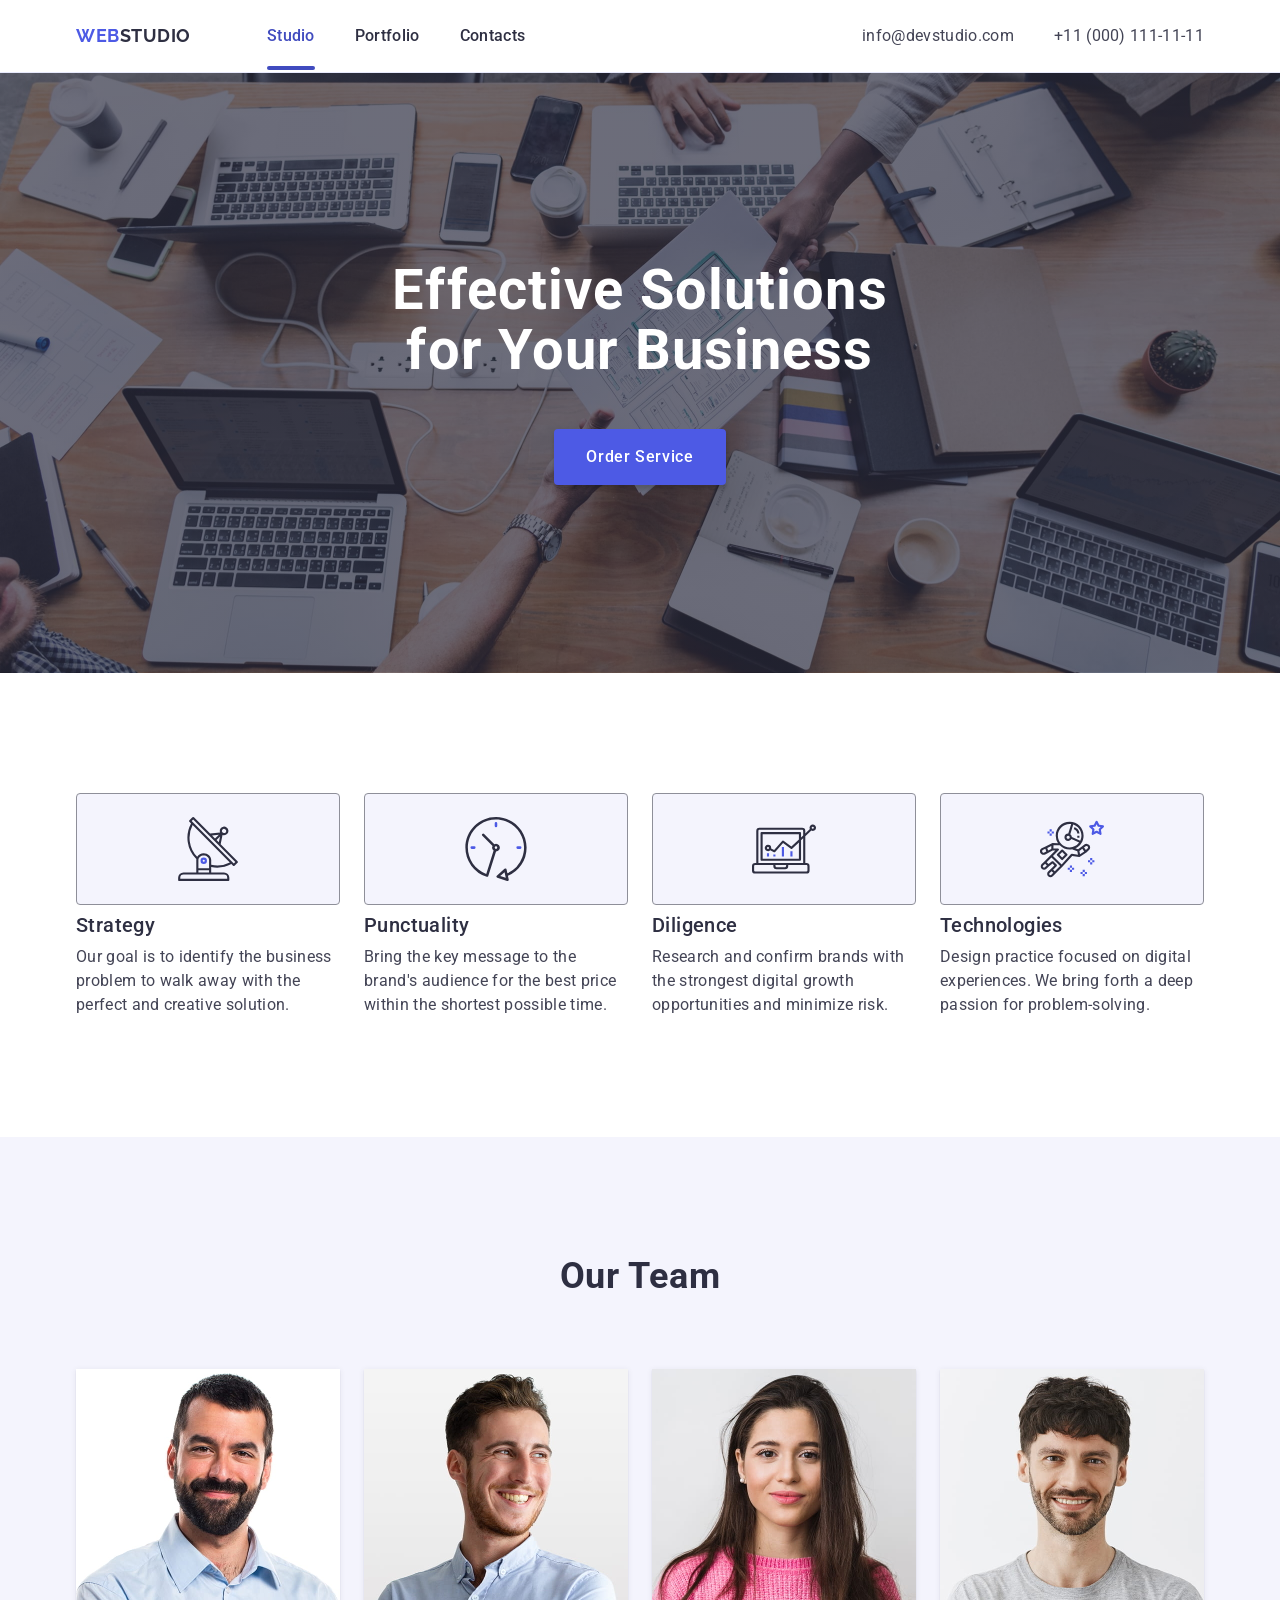
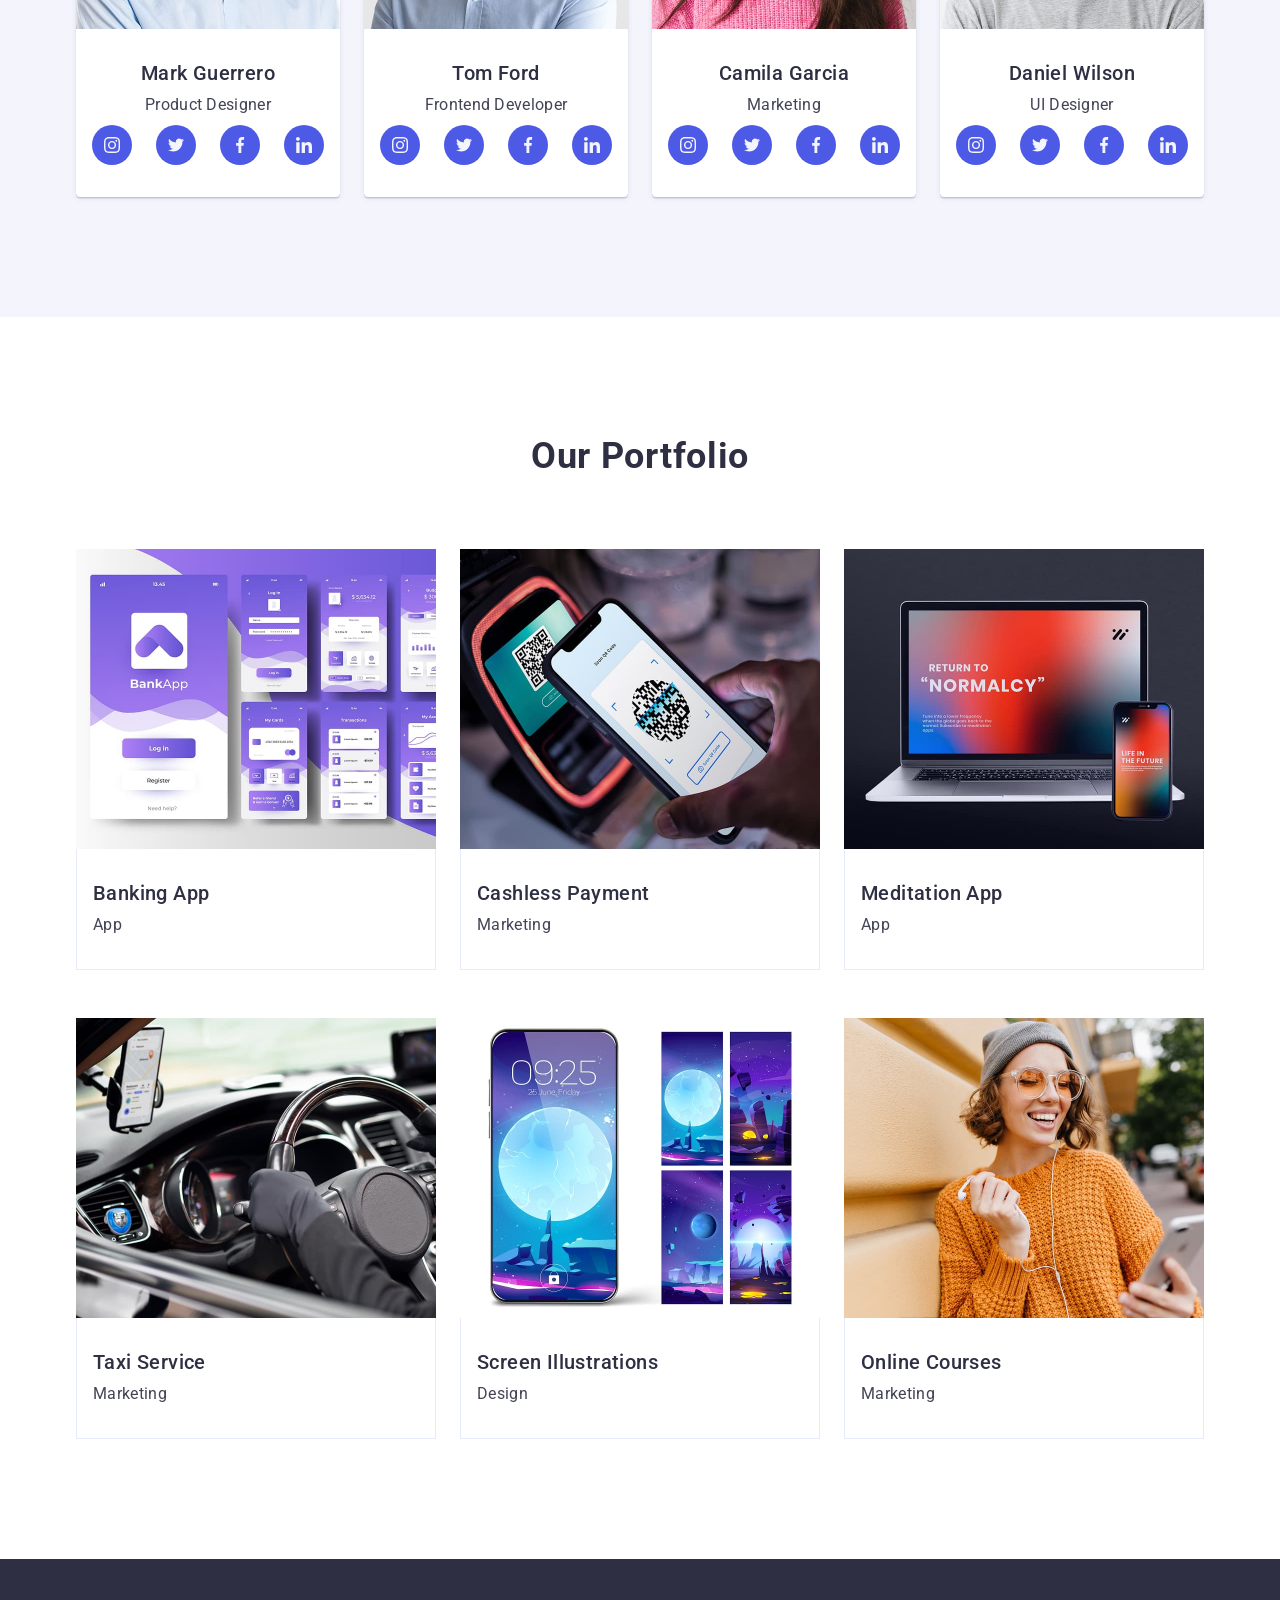
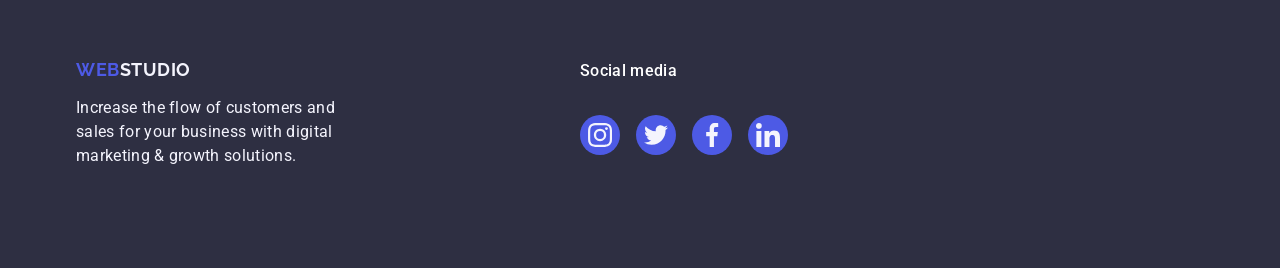
==== commit 1c66aed2: "01 - Add all files from HW#4" ====
--- a/index.html
+++ b/index.html
@@ -1,519 +1,490 @@
 <!DOCTYPE html>
-<html lang="uk">
-  <!-- Главный язык документа -->
+<html lang="en">
+  <!-- Головна мова сайта -->
+  <!-- Main language of the document -->
   <head>
-    <!-- Кодировку страницы необходимо указать для того, чтобы браузер корректно отобразил текст -->
     <meta charset="UTF-8" />
-
-    <!-- Краткое описание содержания помогает поисковым системам лучше проиндексировать страницу -->
-    <meta name="description" content="Дизайн та розробка сайтів - Головна сторінка" />
-
-    <!-- Размер окна браузера -->
-    <!-- Ширина - ширина девайса (width=device-width)-->
-    <!-- Масштаб просмотра (initial-scale=1.0) -->
     <meta name="viewport" content="width=device-width, initial-scale=1.0" />
-
-    <!-- Заголовок страницы, который отображается во вкладке браузера -->
-    <!-- Текст заголовка содержит краткое описание содержимого веб-страницы -->
-    <!-- Длина заголовка должна быть не более 60 символов, чтобы полностью поместиться в заголовке -->
     <title>WebStudio</title>
-
-    <!-- Подключение шрифтов -->
+    <!-- Підключення шрифтів (crossorigin - для безпечної загрузки) -->
     <link rel="preconnect" href="https://fonts.googleapis.com" />
     <link rel="preconnect" href="https://fonts.gstatic.com" crossorigin />
     <link
-      href="https://fonts.googleapis.com/css2?family=Raleway:wght@700&family=Roboto:wght@400;500;700;900&display=swap"
+      href="https://fonts.googleapis.com/css2?family=Raleway:wght@700&family=Roboto:wght@400;500;700&display=swap"
       rel="stylesheet"
     />
 
-    <!-- подключается нормализатор стилей для всех браузеров - перед подключением остальных стилей -->
+    <!-- Спочатку підключаємо нормалізатор стилів -->
     <link
       rel="stylesheet"
-      href="https://cdnjs.cloudflare.com/ajax/libs/modern-normalize/1.0.0/modern-normalize.min.css"
+      href="https://cdnjs.cloudflare.com/ajax/libs/modern-normalize/3.0.1/modern-normalize.min.css"
     />
-
-    <!-- Подключение внешнего файла со стилями -->
+    <!-- Підключаємо стилі сайту -->
     <link rel="stylesheet" href="./css/styles.css" />
   </head>
+  
   <body class="page">
-    <!-- Заголовок -->
+    <!-- Верхня лінія сайту -->
+    <!-- Top line of the site -->
     <header class="page-header">
       <div class="container">
-        <!-- Ссылка - На основную страничку сайта -->
-        <a href="./index.html" title="Перехід на основну сторінку" class="logo link"
-          ><span class="logo-blue">Web</span><span class="logo-black">Studio</span></a
-        >
-        <!-- Навигация - это ссылки на другие странички -->
-        <nav>
-          <ul class="nav-site list">
-            <li class="item">
-              <a href="./index.html" title="Основна сторінка" class="link current">Студія</a>
-            </li>
-            <li class="item">
-              <a href="./portfolio.html" title="Наші проекти" class="link">Портфоліо</a>
-            </li>
-            <li class="item">
-              <a href="./button-icon.html" title="Наші контакти" class="link">Контакти</a>
-            </li>
-            <li class="item">
-              <a href="./menu.html" title="Випадаюче меню" class="link">Меню</a>
-            </li>
-            <li class="item">
-              <a href="./button-icon.html" title="Кнопка+Іконка" class="link">Кнопка</a>
-            </li>
+        <!-- Навігація – це посилання на інші сторінки -->
+        <!-- Navigation is links to other pages -->
+        <nav class="nav">
+          <!-- Посилання - На основну сторінку сайту -->
+          <!-- Link - To the main page of the site -->
+          <a href="./index.html" class="logo"
+            >Web<span class="logo-end">Studio</span></a
+          >
+  
+          <ul class="main-menu">
+            <li class="menu-item"><a href="./index.html" class="menu-link current">Studio</a></li>
+            <li class="menu-item"><a href="" class="menu-link">Portfolio</a></li>
+            <li class="menu-item"><a href="" class="menu-link">Contacts</a></li>
           </ul>
         </nav>
-        <ul class="nav-adress list">
-          <li class="item">
-            <a href="mailto:info@devstudio.com" title="Напиши" class="email link">
-              <svg width="16" height="10" class="email icon">
-                <use href="./icon/icons.svg#icon-envelope"></use>
-              </svg>
-              info@devstudio.com</a
-            >
-          </li>
-          <li class="item">
-            <a href="tel:+380961111111" title="Подзвони" class="tel link">
-              <svg width="10" height="16" class="tel icon">
-                <use href="./icon/icons.svg#icon-smartphone"></use>
-              </svg>
-              +38 096 111 11 11</a
-            >
-          </li>
-        </ul>
+  
+        <address class="address">
+          <ul class="address-list">
+            <li>
+              <a href="mailto:info@devstudio.com"  class="address-link">info@devstudio.com</a>
+            </li>
+            <li>
+              <a href="tel:+110001111111" class="address-link">+11 (000) 111-11-11</a>
+            </li>
+          </ul>
+        </address>
       </div>
     </header>
+
     <main>
-      <!-- Шапка -->
+      <!-- Секція - Понукання до дії -->
+      <!-- Section - Call to action -->
       <section class="hero">
-        <h1 class="hero-title">Ефективні рішення для <br />вашого бізнесу</h1>
-        <button type="button" class="hero-button" data-modal-open>Замовити послугу</button>
+        <div class="container">
+          <h1 class="hero-title">Effective Solutions for Your Business</h1>
+          <button type="button" class="hero-button">Order Service</button>
+        </div>
       </section>
 
-      <!-- Наши Преимущества -->
-      <section class="section no-padding-bottom">
-        <div class="feature container">
-          <h2 class="feature section-title" aria-label="Особливості">Особливості</h2>
-          <ul class="feature-list list">
-            <li class="item antenna">
-              <div class="feature-item-icon">
-                <svg width="70" height="70" class="icon">
-                  <use href="./icon/icons.svg#icon-antenna"></use>
+      <!-- Переваги -->
+      <!-- Features -->
+      <section class="section feature">
+        <div class="container">
+          <h2 class="section-title visually-hidden">Features</h2>
+          <ul class="feature-list">
+
+            <!-- feature - 1 -->
+            <li class="feature-item">
+              <div class="feature-icon">
+                <svg width="64" height="64" class="icon">
+                  <use href="./images/icons.svg#icon-antenna"></use>
                 </svg>
               </div>
 
-              <h3 class="title">УВАГА ДО ДЕТАЛЕЙ</h3>
-              <p class="text">
-                Ідейні міркування, і навіть початок повсякденної роботи з формування позиції.
+              <h3 class="feature-title">Strategy</h3>
+              <p class="feature-text">
+                Our goal is to identify the business problem to walk away with the
+                perfect and creative solution.
               </p>
             </li>
-            <li class="item clock">
-              <div class="feature-item-icon">
-                <svg width="70" height="70" class="icon">
-                  <use href="./icon/icons.svg#icon-clock"></use>
+            <!-- feature - 2 -->
+            <li class="feature-item">
+              <div class="feature-icon">
+                <svg width="64" height="64" class="icon">
+                  <use href="./images/icons.svg#icon-clock"></use>
                 </svg>
               </div>
-
-              <h3 class="title">ПУНКТУАЛЬНІСТЬ</h3>
-              <p class="text">
-                Завдання організації, особливо рамки і місце навчання кадрів тягне у себе.
+              <h3 class="feature-title">Punctuality</h3>
+              <p class="feature-text">
+                Bring the key message to the brand's audience for the best price
+                within the shortest possible time.
               </p>
             </li>
-            <li class="item diagram">
-              <div class="feature-item-icon">
-                <svg width="70" height="70" class="icon">
-                  <use href="./icon/icons.svg#icon-diagram"></use>
+            <!-- feature - 3 -->
+            <li class="feature-item">
+              <div class="feature-icon">
+                <svg width="64" height="64" class="icon">
+                  <use href="./images/icons.svg#icon-diagram"></use>
                 </svg>
               </div>
-
-              <h3 class="title">ПЛАНУВАННЯ</h3>
-              <p class="text">Так само консультація з широким активом значною мірою зумовлює.</p>
-            </li>
-            <li class="item astronaut">
-              <div class="feature-item-icon">
-                <svg width="70" height="70" class="icon">
-                  <use href="./icon/icons.svg#icon-astronaut"></use>
+              <h3 class="feature-title">Diligence</h3>
+              <p class="feature-text">
+                Research and confirm brands with the strongest digital growth
+                opportunities and minimize risk.
+              </p>
+            </li>
+            <!-- feature - 4 -->
+            <li class="feature-item">
+              <div class="feature-icon">
+                <svg width="64" height="64" class="icon">
+                  <use href="./images/icons.svg#icon-astronaut"></use>
                 </svg>
               </div>
-
-              <h3 class="title">СУЧАСНІ ТЕХНОЛОГІЇ</h3>
-              <p class="text">
-                Значимість цих проблем настільки очевидна, що реалізація планових завдань.
+              <h3 class="feature-title">Technologies</h3>
+              <p class="feature-text">
+                Design practice focused on digital experiences. We bring forth a
+                deep passion for problem-solving.
               </p>
+            </li>
+        </ul>
+        </div>      
+      </section>
+
+      <!-- Наша команда -->
+      <!-- Our Team -->
+      <section class="section team">
+        <div class="container">
+          <h2 class="section-title">Our Team</h2>
+          <ul class="card-list">
+            <!-- team card 1 -->
+            <li class="card-item">
+              <img class="card-img"
+                src="./images/teamcard-1.jpg"
+                alt="Photo Mark Guerrero"                
+              />
+              <div class="card-content">
+                <h3 class="card-name">Mark Guerrero</h3>
+                <p class="card-position">Product Designer</p>
+                <ul class="social-list">
+                  <li class="social-item">
+                    <a href="" class="link">
+                      <svg width="16" height="16" class="icon">
+                        <use href="./images/icons.svg#icon-instagram"></use>
+                      </svg>
+                    </a>
+                  </li>
+                  <li class="social-item">
+                    <a href="" class="link">
+                      <svg width="16" height="16" class="icon">
+                        <use href="./images/icons.svg#icon-twitter"></use>
+                      </svg>
+                    </a>
+                  </li>
+                  <li class="social-item">
+                    <a href="" class="link">
+                      <svg width="16" height="16" class="icon">
+                        <use href="./images/icons.svg#icon-facebook"></use>
+                      </svg>
+                    </a>
+                  </li>
+                  <li class="social-item">
+                    <a href="" class="link">
+                      <svg width="16" height="16" class="icon">
+                        <use href="./images/icons.svg#icon-linkedin"></use>
+                      </svg>
+                    </a>
+                  </li>
+                </ul>
+              </div>
+            </li>
+            <!-- team card 2 -->
+            <li class="card-item">
+              <img class="card-img"
+                src="./images/teamcard-2.jpg"
+                alt="Photo Tom Ford"
+              />
+              <div class="card-content">
+                <h3 class="card-name">Tom Ford</h3>
+                <p class="card-position">Frontend Developer</p>
+                <ul class="social-list">
+                  <li class="social-item">
+                    <a href="" class="link">
+                      <svg width="16" height="16" class="icon">
+                        <use href="./images/icons.svg#icon-instagram"></use>
+                      </svg>
+                    </a>
+                  </li>
+                  <li class="social-item">
+                    <a href="" class="link">
+                      <svg width="16" height="16" class="icon">
+                        <use href="./images/icons.svg#icon-twitter"></use>
+                      </svg>
+                    </a>
+                  </li>
+                  <li class="social-item">
+                    <a href="" class="link">
+                      <svg width="16" height="16" class="icon">
+                        <use href="./images/icons.svg#icon-facebook"></use>
+                      </svg>
+                    </a>
+                  </li>
+                  <li class="social-item">
+                    <a href="" class="link">
+                      <svg width="16" height="16" class="icon">
+                        <use href="./images/icons.svg#icon-linkedin"></use>
+                      </svg>
+                    </a>
+                  </li>
+                </ul>
+              </div>
+            </li>
+            <!-- team card 3 -->
+            <li class="card-item">
+              <img class="card-img"
+                src="./images/teamcard-3.jpg"
+                alt="Photo Camila Garcia"
+              />
+              <div class="card-content">
+                <h3 class="card-name">Camila Garcia</h3>
+                <p class="card-position">Marketing</p>
+                <ul class="social-list">
+                  <li class="social-item">
+                    <a href="" class="link">
+                      <svg width="16" height="16" class="icon">
+                        <use href="./images/icons.svg#icon-instagram"></use>
+                      </svg>
+                    </a>
+                  </li>
+                  <li class="social-item">
+                    <a href="" class="link">
+                      <svg width="16" height="16" class="icon">
+                        <use href="./images/icons.svg#icon-twitter"></use>
+                      </svg>
+                    </a>
+                  </li>
+                  <li class="social-item">
+                    <a href="" class="link">
+                      <svg width="16" height="16" class="icon">
+                        <use href="./images/icons.svg#icon-facebook"></use>
+                      </svg>
+                    </a>
+                  </li>
+                  <li class="social-item">
+                    <a href="" class="link">
+                      <svg width="16" height="16" class="icon">
+                        <use href="./images/icons.svg#icon-linkedin"></use>
+                      </svg>
+                    </a>
+                  </li>
+                </ul>
+              </div>
+            </li>
+            <!-- team card 4 -->
+            <li class="card-item">
+              <img class="card-img"
+                src="./images/teamcard-4.jpg"
+                alt="Photo Daniel Wilson"
+              />
+              <div class="card-content">
+                <h3 class="card-name">Daniel Wilson</h3>
+                <p class="card-position">UI Designer</p>
+                <ul class="social-list">
+                  <li class="social-item">
+                    <a href="" class="link">
+                      <svg width="16" height="16" class="icon">
+                        <use href="./images/icons.svg#icon-instagram"></use>
+                      </svg>
+                    </a>
+                  </li>
+                  <li class="social-item">
+                    <a href="" class="link">
+                      <svg width="16" height="16" class="icon">
+                        <use href="./images/icons.svg#icon-twitter"></use>
+                      </svg>
+                    </a>
+                  </li>
+                  <li class="social-item">
+                    <a href="" class="link">
+                      <svg width="16" height="16" class="icon">
+                        <use href="./images/icons.svg#icon-facebook"></use>
+                      </svg>
+                    </a>
+                  </li>
+                  <li class="social-item">
+                    <a href="" class="link">
+                      <svg width="16" height="16" class="icon">
+                        <use href="./images/icons.svg#icon-linkedin"></use>
+                      </svg>
+                    </a>
+                  </li>
+                </ul>
+              </div>
             </li>
           </ul>
         </div>
+        
       </section>
 
-      <!-- Чем мы занимаемся -->
-      <section class="section work">
+      <!-- Наше портфоліо -->
+      <!-- Our Portfolio -->
+      <section class="section projects">
         <div class="container">
-          <h2 class="section-title">Чим ми займаємося</h2>
-          <ul class="work-list list">
-            <li class="work-list-item">
-              <a href="" class="link">
-                <div class="image-box">
-                  <img
-                    src="./images/type-work-1.jpg"
-                    alt="Вид роботи 1"
-                    width="370"
-                    height="294"
-                    class="image"
-                  />
-                  <h3 class="description">Десктопні додатки</h3>
-                </div>
-              </a>
-            </li>
-            <li class="work-list-item">
-              <a href="" class="link">
-                <div class="image-box">
-                  <img
-                    src="./images/type-work-2.jpg"
-                    alt="Вид роботи 2"
-                    width="370"
-                    height="294"
-                    class="image"
-                  />
-                  <h3 class="description">Мобільні додатки</h3>
-                </div>
-              </a>
-            </li>
-            <li class="work-list-item">
-              <a href="" class="link">
-                <div class="image-box">
-                  <img
-                    src="./images/type-work-3.jpg"
-                    alt="Вид роботи 3"
-                    width="370"
-                    height="294"
-                    class="image"
-                  />
-                  <h3 class="description">Дизайнерські рішення</h3>
-                </div>
-              </a>
-            </li>
+          <h2 class="section-title">Our Portfolio</h2>
+          <ul class="project-list">
+
+            <!-- Project - 1 -->
+            <li class="project-item">
+
+              <div class="project-img">
+                <img 
+                src="./images/project-1.jpg"
+                alt="Project Banking App"
+                /> 
+                <p class="project-overlay">
+                  14 Stylish and User-Friendly App Design Concepts · Task Manager App · Calorie Tracker App · Exotic Fruit Ecommerce App · Cloud Storage App
+                </p>               
+              </div>
+          
+              <div class="project-content">
+                <h3 class="project-title">Banking App</h3>
+                <p class="project-type">App</p>
+              </div>
+            </li>
+
+            <!-- Project - 2 -->
+            <li class="project-item">
+                            
+              <div class="project-img">
+                <img 
+                src="./images/project-2.jpg"
+                alt="Project Cashless Payment"
+                /> 
+                <p class="project-overlay">
+                  14 Stylish and User-Friendly App Design Concepts · Task Manager App · Calorie Tracker App · Exotic Fruit Ecommerce App · Cloud Storage App
+                </p> 
+              </div>
+          
+              <div class="project-content">
+                <h3 class="project-title">Cashless Payment</h3>
+                <p class="project-type">Marketing</p>
+              </div>
+            </li>
+
+            <!-- Project - 3 -->
+            <li class="project-item">
+                            
+              <div class="project-img">
+                <img 
+                src="./images/project-3.jpg"
+                alt="Project Meditation App"
+                /> 
+                <p class="project-overlay">
+                  14 Stylish and User-Friendly App Design Concepts · Task Manager App · Calorie Tracker App · Exotic Fruit Ecommerce App · Cloud Storage App
+                </p>               
+              </div>
+          
+              <div class="project-content">
+                <h3 class="project-title">Meditation App</h3>
+                <p class="project-type">App</p>
+              </div>
+            </li>
+
+            <!-- Project - 4 -->
+            <li class="project-item">
+                            
+              <div class="project-img">
+                <img 
+                src="./images/project-4.jpg"
+                alt="Project Taxi Service"
+                /> 
+                <p class="project-overlay">
+                  14 Stylish and User-Friendly App Design Concepts · Task Manager App · Calorie Tracker App · Exotic Fruit Ecommerce App · Cloud Storage App
+                </p>
+              </div>
+          
+              <div class="project-content">
+                <h3 class="project-title">Taxi Service</h3>
+                <p class="project-type">Marketing</p>
+              </div>
+            </li>
+
+            <!-- Project - 5 -->
+            <li class="project-item">
+                            
+              <div class="project-img">
+                <img 
+                src="./images/project-5.jpg"
+                alt="Project Screen Illustrations"
+                /> 
+                <p class="project-overlay">
+                  14 Stylish and User-Friendly App Design Concepts · Task Manager App · Calorie Tracker App · Exotic Fruit Ecommerce App · Cloud Storage App
+                </p>
+              </div>
+          
+              <div class="project-content">
+                <h3 class="project-title">Screen Illustrations</h3>
+                <p class="project-type">Design</p>
+              </div>
+            </li>
+
+            <!-- Project - 6 -->
+            <li class="project-item">
+                            
+              <div class="project-img">
+                <img 
+                src="./images/project-6.jpg"
+                alt="Project Online Courses"
+                /> 
+                <p class="project-overlay">
+                  14 Stylish and User-Friendly App Design Concepts · Task Manager App · Calorie Tracker App · Exotic Fruit Ecommerce App · Cloud Storage App
+                </p>
+              </div>
+          
+              <div class="project-content">
+                <h3 class="project-title">Online Courses</h3>
+                <p class="project-type">Marketing</p>
+              </div>
+            </li>
+
           </ul>
         </div>
-      </section>
-
-      <!-- Наша команда-->
-      <section class="section team">
-        <div class="container">
-          <h2 class="section-title">Наша команда</h2>
-          <ul class="team-list list">
-            <!-- team card 1 -->
-            <li class="team-list-item">
-              <img
-                src="./images/team-1.jpg"
-                alt="Фото Ігор Дем'яненко"
-                width="270"
-                height="260"
-                class="photo"
-              />
-              <h3 class="name">Ігор Дем'яненко</h3>
-              <p class="type-worker">Product Designer</p>
-              <ul class="social-links list">
-                <li class="item">
-                  <a href="" class="link" aria-label="instagram">
-                    <svg class="icon" width="20" height="20">
-                      <use href="./icon/icons.svg#icon-instagram"></use>
-                    </svg>
-                  </a>
-                </li>
-                <li class="item">
-                  <a href="" class="link" aria-label="twitter">
-                    <svg class="icon" width="20" height="20">
-                      <use href="./icon/icons.svg#icon-twitter"></use>
-                    </svg>
-                  </a>
-                </li>
-                <li class="item">
-                  <a href="" class="link" aria-label="facebook">
-                    <svg class="icon" width="20" height="20">
-                      <use href="./icon/icons.svg#icon-facebook"></use>
-                    </svg>
-                  </a>
-                </li>
-                <li class="item">
-                  <a href="" class="link" aria-label="linkedin">
-                    <svg class="icon" width="20" height="20">
-                      <use href="./icon/icons.svg#icon-linkedin"></use>
-                    </svg>
-                  </a>
-                </li>
-              </ul>
-            </li>
-            <!-- team card 2 -->
-            <li class="team-list-item">
-              <img
-                src="./images/team-2.jpg"
-                alt="Фото Ольга Рєпіна"
-                width="270"
-                height="260"
-                class="photo"
-              />
-              <h3 class="name">Ольга Рєпіна</h3>
-              <p class="type-worker">Frontend Developer</p>
-              <ul class="social-links list">
-                <li class="item">
-                  <a href="" class="link">
-                    <svg class="icon" width="20" height="20">
-                      <use href="./icon/icons.svg#icon-instagram"></use>
-                    </svg>
-                  </a>
-                </li>
-                <li class="item">
-                  <a href="" class="link">
-                    <svg class="icon" width="20" height="20">
-                      <use href="./icon/icons.svg#icon-twitter"></use>
-                    </svg>
-                  </a>
-                </li>
-                <li class="item">
-                  <a href="" class="link">
-                    <svg class="icon" width="20" height="20">
-                      <use href="./icon/icons.svg#icon-facebook"></use>
-                    </svg>
-                  </a>
-                </li>
-                <li class="item">
-                  <a href="" class="link">
-                    <svg class="icon" width="20" height="20">
-                      <use href="./icon/icons.svg#icon-linkedin"></use>
-                    </svg>
-                  </a>
-                </li>
-              </ul>
-            </li>
-            <!-- team card 3 -->
-            <li class="team-list-item">
-              <img
-                src="./images/team-3.jpg"
-                alt="Фото Микола Тарасов"
-                width="270"
-                height="260"
-                class="photo"
-              />
-              <h3 class="name">Микола Тарасов</h3>
-              <p class="type-worker">Marketing</p>
-              <ul class="social-links list">
-                <li class="item">
-                  <a href="" class="link">
-                    <svg class="icon" width="20" height="20">
-                      <use href="./icon/icons.svg#icon-instagram"></use>
-                    </svg>
-                  </a>
-                </li>
-                <li class="item">
-                  <a href="" class="link">
-                    <svg class="icon" width="20" height="20">
-                      <use href="./icon/icons.svg#icon-twitter"></use>
-                    </svg>
-                  </a>
-                </li>
-                <li class="item">
-                  <a href="" class="link">
-                    <svg class="icon" width="20" height="20">
-                      <use href="./icon/icons.svg#icon-facebook"></use>
-                    </svg>
-                  </a>
-                </li>
-                <li class="item">
-                  <a href="" class="link">
-                    <svg class="icon" width="20" height="20">
-                      <use href="./icon/icons.svg#icon-linkedin"></use>
-                    </svg>
-                  </a>
-                </li>
-              </ul>
-            </li>
-            <!-- team card 4 -->
-            <li class="team-list-item">
-              <img
-                src="./images/team-4.jpg"
-                alt="Фото Михайло Єрмаков"
-                width="270"
-                height="260"
-                class="photo"
-              />
-              <h3 class="name">Михайло Єрмаков</h3>
-              <p class="type-worker">UI Designer</p>
-              <ul class="social-links list">
-                <li class="item">
-                  <a href="" class="link">
-                    <svg class="icon" width="20" height="20">
-                      <use href="./icon/icons.svg#icon-instagram"></use>
-                    </svg>
-                  </a>
-                </li>
-                <li class="item">
-                  <a href="" class="link">
-                    <svg class="icon" width="20" height="20">
-                      <use href="./icon/icons.svg#icon-twitter"></use>
-                    </svg>
-                  </a>
-                </li>
-                <li class="item">
-                  <a href="" class="link">
-                    <svg class="icon" width="20" height="20">
-                      <use href="./icon/icons.svg#icon-facebook"></use>
-                    </svg>
-                  </a>
-                </li>
-                <li class="item">
-                  <a href="" class="link">
-                    <svg class="icon" width="20" height="20">
-                      <use href="./icon/icons.svg#icon-linkedin"></use>
-                    </svg>
-                  </a>
-                </li>
-              </ul>
-            </li>
-          </ul>
-        </div>
-      </section>
-
-      <!-- Клиенты -->
-      <section class="section client">
-        <div class="container">
-          <h2 class="section-title">Постійні клієнти</h2>
-          <ul class="client-list list">
-            <li class="client-list-item">
-              <a href="" class="client-link" aria-label="Клієнт 1">
-                <!-- Встроенный SVG -->
-                <!-- <svg class="client-svg" viewBox="0 0 41 47" xmlns="http://www.w3.org/2000/svg">
-                  <path
-                    class="path"
-                    fill-rule="evenodd"
-                    clip-rule="evenodd"
-                    d="M6 0L13.0078 6.63413L0 6.62646V38.8137H34V26.507L41 33.1338V0H6ZM33.6924 25.7283L13.8226 6.91796H33.6924V25.7283ZM27.5231 34.1055H5.38008V12.4579H6.9453V32.6397H27.5231V34.1055ZM10.6089 43.0991L9.79102 44.7837L8.97314 43.0991H8.28711L9.48096 45.3452V46.6538H10.1011V45.3452L11.2925 43.0991H10.6089ZM11.6367 46.6538L11.9248 45.8262H13.3018L13.5923 46.6538H14.2368L12.8916 43.0991H12.3374L10.9946 46.6538H11.6367ZM12.6133 43.8535L13.1284 45.3281H12.0981L12.6133 43.8535ZM15.8701 45.2427C15.7806 45.3794 15.7358 45.5299 15.7358 45.6943C15.7358 45.9938 15.8408 46.2371 16.0508 46.4243C16.2624 46.6099 16.5439 46.7026 16.8955 46.7026C17.2471 46.7026 17.5498 46.6074 17.8037 46.417L18.0039 46.6538H18.6924L18.1699 46.0361C18.375 45.7562 18.4775 45.3973 18.4775 44.9595H17.9624C17.9624 45.1987 17.9128 45.416 17.8135 45.6113L17.1274 44.8008L17.3691 44.625C17.54 44.5013 17.6629 44.3776 17.7378 44.2539C17.8127 44.1286 17.8501 43.9919 17.8501 43.8438C17.8501 43.6191 17.7671 43.4312 17.6011 43.2798C17.4367 43.1268 17.2251 43.0503 16.9663 43.0503C16.6798 43.0503 16.452 43.1317 16.2827 43.2944C16.1134 43.4556 16.0288 43.6753 16.0288 43.9536C16.0288 44.0675 16.0557 44.1855 16.1094 44.3076C16.1647 44.4297 16.2616 44.5778 16.3999 44.752C16.1362 44.9408 15.9596 45.1043 15.8701 45.2427ZM17.4741 46.0288C17.3 46.1623 17.1128 46.229 16.9126 46.229C16.7352 46.229 16.5936 46.1777 16.4878 46.0752C16.382 45.9727 16.3291 45.8392 16.3291 45.6748C16.3291 45.4844 16.4268 45.3151 16.6221 45.167L16.6978 45.1133L17.4741 46.0288ZM16.8369 44.4541C16.6693 44.2474 16.5854 44.0757 16.5854 43.939C16.5854 43.8201 16.6196 43.7217 16.688 43.6436C16.7563 43.5654 16.8483 43.5264 16.9639 43.5264C17.0713 43.5264 17.16 43.5597 17.23 43.6265C17.3 43.6916 17.335 43.7705 17.335 43.8633C17.335 44.0033 17.2845 44.118 17.1836 44.2075L17.1079 44.2686L16.8369 44.4541ZM22.623 46.3853C22.8672 46.172 23.0072 45.8758 23.043 45.4966H22.4277C22.3952 45.7505 22.3179 45.932 22.1958 46.041C22.0737 46.1501 21.8914 46.2046 21.6489 46.2046C21.3836 46.2046 21.1818 46.1037 21.0435 45.9019C20.9067 45.7 20.8384 45.4071 20.8384 45.0229V44.708C20.8416 44.3288 20.9149 44.0415 21.0581 43.8462C21.203 43.6493 21.4097 43.5508 21.6782 43.5508C21.9093 43.5508 22.0843 43.6077 22.2031 43.7217C22.3236 43.834 22.3984 44.0179 22.4277 44.2734H23.043C23.0039 43.8844 22.8647 43.5833 22.6255 43.3701C22.3862 43.1569 22.0705 43.0503 21.6782 43.0503C21.3869 43.0503 21.1297 43.1195 20.9067 43.2578C20.6854 43.3962 20.5153 43.5931 20.3965 43.8486C20.2777 44.1042 20.2183 44.3996 20.2183 44.7349V45.0669C20.2231 45.394 20.2842 45.6813 20.4014 45.9287C20.5186 46.1761 20.6846 46.3674 20.8994 46.5024C21.1159 46.6359 21.3657 46.7026 21.6489 46.7026C22.0542 46.7026 22.3789 46.5968 22.623 46.3853ZM26.2534 45.8872C26.3739 45.6235 26.4341 45.3175 26.4341 44.9692V44.7715C26.4325 44.4248 26.3706 44.1213 26.2485 43.8608C26.1265 43.5988 25.9531 43.3986 25.7285 43.2603C25.5055 43.1203 25.2492 43.0503 24.9595 43.0503C24.6698 43.0503 24.4126 43.1211 24.188 43.2627C23.965 43.4027 23.7917 43.6053 23.668 43.8706C23.5459 44.1359 23.4849 44.4419 23.4849 44.7886V44.9888C23.4865 45.3289 23.5483 45.6292 23.6704 45.8896C23.7941 46.1501 23.9683 46.3511 24.1929 46.4927C24.4191 46.6326 24.6763 46.7026 24.9644 46.7026C25.2557 46.7026 25.5129 46.6326 25.7358 46.4927C25.9604 46.3511 26.133 46.1493 26.2534 45.8872ZM25.5918 43.8779C25.7415 44.0879 25.8164 44.3898 25.8164 44.7837V44.9692C25.8164 45.3696 25.7423 45.674 25.5942 45.8823C25.4478 46.0907 25.2378 46.1948 24.9644 46.1948C24.6942 46.1948 24.4826 46.0882 24.3296 45.875C24.1782 45.6618 24.1025 45.3599 24.1025 44.9692V44.7642C24.1058 44.3817 24.1823 44.0863 24.332 43.8779C24.4834 43.668 24.6925 43.563 24.9595 43.563C25.2329 43.563 25.4437 43.668 25.5918 43.8779Z"
-                    fill="#AFB1B8"
-                  />
-                </svg> -->
-                <svg class="client-svg" width="41" height="47">
-                  <use href="./icon/icons.svg#icon-client-1"></use>
-                </svg>
-              </a>
-            </li>
-            <li class="client-list-item">
-              <a href="" class="client-link" aria-label="Клієнт 2">
-                <svg class="client-svg" width="40" height="52">
-                  <use href="./icon/icons.svg#icon-client-2"></use>
-                </svg>
-              </a>
-            </li>
-            <li class="client-list-item">
-              <a href="" class="client-link" aria-label="Клієнт 3">
-                <svg class="client-svg" width="44" height="42">
-                  <use href="./icon/icons.svg#icon-client-3"></use>
-                </svg>
-              </a>
-            </li>
-            <li class="client-list-item">
-              <a href="" class="client-link" aria-label="Клієнт 4">
-                <svg class="client-svg" width="85" height="41">
-                  <use class="client" href="./icon/icons.svg#icon-client-4"></use>
-                </svg>
-              </a>
-            </li>
-            <li class="client-list-item">
-              <a href="" class="client-link" aria-label="Клієнт 5">
-                <svg class="client-svg" width="63" height="46">
-                  <use href="./icon/icons.svg#icon-client-5"></use>
-                </svg>
-              </a>
-            </li>
-            <li class="client-list-item">
-              <a href="" class="client-link" aria-label="Клієнт 6">
-                <svg class="client-svg" width="94" height="44">
-                  <use href="./icon/icons.svg#icon-client-6"></use>
-                </svg>
-              </a>
-            </li>
-          </ul>
-        </div>
+
       </section>
     </main>
 
-    <!-- Футер - подвал сайта -->
-    <footer>
+    <!-- Футер -->
+    <!-- footer -->
+    <footer class="page-footer">
       <div class="container">
-        <div class="address">
-          <a href="./index.html" title="Перехід на основну сторінку" class="logo link"
-            ><span class="logo-blue">Web</span><span class="logo-white">Studio</span></a
+        <div class="left">
+          <!-- Посилання - На основну сторінку сайту -->
+          <!-- Link - To the main page of the site -->
+          <a href="./index.html" class="logo"
+            >Web<span class="logo-end">Studio</span></a
           >
-          <address>
-            <p class="description">м. Київ, пр-т Лесі Українки, 26</p>
-            <p>
-              <a href="mailto:info@devstudio.com" title="Напиши" class="email link"
-                >info@devstudio.com</a
-              >
-            </p>
-            <p>
-              <a href="tel:+380961111111" title="Подзвони" class="tel link">+38 096 111 11 11</a>
-            </p>
-          </address>
+          <p class="text-footer">
+            Increase the flow of customers and sales for your business with digital
+            marketing & growth solutions.
+          </p>
         </div>
-
         <div class="social">
-          <h3 class="title">ПРИЄДНУЙТЕСЬ</h3>
-          <ul class="social-links list">
-            <li class="item">
-              <a href="" class="link" aria-label="instagram">
-                <svg class="icon" width="20" height="20">
-                  <use href="./icon/icons.svg#icon-instagram"></use>
-                </svg>
-              </a>
-            </li>
-            <li class="item">
-              <a href="" class="link" aria-label="twitter">
-                <svg class="icon" width="20" height="20">
-                  <use href="./icon/icons.svg#icon-twitter"></use>
-                </svg>
-              </a>
-            </li>
-            <li class="item">
-              <a href="" class="link" aria-label="facebook">
-                <svg class="icon" width="20" height="20">
-                  <use href="./icon/icons.svg#icon-facebook"></use>
-                </svg>
-              </a>
-            </li>
-            <li class="item">
-              <a href="" class="link" aria-label="linkedin">
-                <svg class="icon" width="20" height="20">
-                  <use href="./icon/icons.svg#icon-linkedin"></use>
-                </svg>
-              </a>
-            </li>
-          </ul>
+          <p class="text">Social media</p>
+          <ul class="social-list">
+                  <li class="social-item">
+                    <a href="" class="link">
+                      <svg width="24" height="24" class="icon">
+                        <use href="./images/icons.svg#icon-instagram"></use>
+                      </svg>
+                    </a>
+                  </li>
+                  <li class="social-item">
+                    <a href="" class="link">
+                      <svg width="24" height="24" class="icon">
+                        <use href="./images/icons.svg#icon-twitter"></use>
+                      </svg>
+                    </a>
+                  </li>
+                  <li class="social-item">
+                    <a href="" class="link">
+                      <svg width="24" height="24" class="icon">
+                        <use href="./images/icons.svg#icon-facebook"></use>
+                      </svg>
+                    </a>
+                  </li>
+                  <li class="social-item">
+                    <a href="" class="link">
+                      <svg width="24" height="24" class="icon">
+                        <use href="./images/icons.svg#icon-linkedin"></use>
+                      </svg>
+                    </a>
+                  </li>
+        </ul>
         </div>
+
+
       </div>
+
     </footer>
-
-    <!-- Модальное окно - Подложка под модальное окно -->
-    <div class="backdrop is-hidden" data-modal>
-      <!-- <div class="backdrop is-hidden"></div> -->
-      <!-- Само модальное окно -->
-      <div class="modal">
-        <button class="button-close" data-modal-close>
-          <svg class="icon-close" width="18" height="18">
-            <use href="./icon/icons.svg#icon-close"></use>
-          </svg>
-        </button>
-      </div>
-    </div>
-
-    <!-- Ставим перед закрывающим тегом body -->
-    <script src="./js/modal.js"></script>
-
-    <!-- Установка верхнего отступа по высоте шапки для body -->
-    <!-- <script>
-      const { height: pageHeaderHeight } = document
-        .querySelector('.page-header')
-        .getBoundingClientRect();
-
-      document.body.style.paddingTop = '${pageHeaderHeight}px';
-    </script> -->
   </body>
 </html>
--- a/css/styles.css
+++ b/css/styles.css
@@ -1,1185 +1,740 @@
-/* :root - специфичный аналог селектора <html> в CSS*/
-/* Указываются */
-/* CSS-переменные (кастомные свойства) */
+/* Main styles */
+
+/* Глобальні стилі */
+
+/* Змінні - variables */
 :root {
-  /* #757575 - p, header - a(email) и a(tel) - не активные */
-  --main-text-color: #757575;
-  /* #212121 - h2, h3, a(nav in header) - не активный*/
-  --second-text-color: #212121;
-  /* #2196F3 - logo, a(nav):hover, button(background)*/
-  --acsent-color: #2196f3;
-  /* #FFFFFF - background-page, h1, button(text), footer - logo, adress (почтовый адрес) */
-  --main-white-color: #ffffff;
-  /* #2F303A - background-hero, background-footer */
-  --background-grey-color: #2f303a;
-  /* #F5F4FA - background-section-team */
-  --background-section-color: #f5f4fa;
-  /* #000000 - logo(header)*/
-  --main-black-color: #000000;
-  /* rgba(255,255,255,0.6) - adress (tel,email) */
-  --text-footer-tel-color: rgba(255, 255, 255, 0.6);
-  /* #ECECEC - обводка-header + line в index.html (между header и main)*/
-  --stroke-index-color: #ececec;
-  /* #EEEEEE - обводка карточки в portfolio.html */
-  --stroke-portfolio-color: #eeeeee;
-  /* #AFB1B8 - обводка карточки в разделе Клиенты */
-  --stroke-client-color: #afb1b8;
-}
-
-/* Палитра основных цветов */
-/* #757575 - p, a(email) и a(tel) - не активные */
-/* #212121 - h2, h3, a(nav in header) - не активный*/
-/* #2196F3 - logo, a(nav):hover, button(background)*/
-/* #FFFFFF - background-page, h1, button(text), footer - logo, adress (почтовый адрес) */
-/* #2F303A - background-hero, background-footer */
-/* #F5F4FA - background-section-team */
-/* #000000 - logo(header)*/
-/* rgba(255,255,255,0.6) - adress (tel,email) */
-/* #ECECEC - обводка-header + line в index.html (между header и main)*/
-/* #EEEEEE - обводка карточки в portfolio.html */
-/* #AFB1B8 - обводка карточки в разделе Клиенты */
-
-/* Шрифты */
-
-.roboto-regular {
+  /* Шрифти */
+  --font-family: 'Roboto', sans-serif;
+  --second-family: 'Raleway', sans-serif;
+
+  /* Кольори */
+  --iris: #4d5ae5;
+  --ocean: #404bbf;
+  --navy-blue: #2e2f42;
+  --green: #31d0aa;
+  --slate: #434455;
+  --light-slate: #8e8f99;
+  --cornflower: #e7e9fc;
+  --cloud: #f4f4fd;
+  --navy-blue-modal: rgba(46, 47, 66, 0.4);
+  --grey: rgba(46, 47, 66, 0.7);
+  --white: #fff;
+  --dairy: #fcfcfc;
+}
+
+
+*,
+*::before,
+*::after {
+  /* Включаємо content, padding, border = в склад блоку */
+  box-sizing: border-box;
+}
+
+/* Глобальне скидання стилів */
+h1, h2, h3, h4, h5, h6, p {
+  /* Скидання дефолтних відступів */
+	margin: 0;
+}
+
+ul, ol {
+    /* Скидання дефолтних відступів та лівого паддінгу*/
+	margin: 0;
+	padding-left: 0;
+    /* Скидання дефолтних маркерів для списків */
+  list-style-type: none;
+}
+
+a {
+  /* Скидання дефолтного підкреслення для посилань */
+  text-decoration: none;
+}
+
+img {
+  /* Прибираємо нижній проміжок картинок для всього проєкту */
+	display: block;
+  /* Для того, щоб зображення, для якого явно не задано ширину, 
+  автоматично підлаштовувалося під ширину батьківського елемента */
+  max-width: 100%;
+}
+
+
+
+/* Стилі сторінки */
+
+body {
+  /* Скидання дефолтних відступів */
+	margin: 0;
+  
   font-family: 'Roboto', sans-serif;
-  font-weight: 400;
-  font-style: normal;
-}
-
-.roboto-medium {
-  font-family: 'Roboto', sans-serif;
+  font-size: 16px;
+  /* Інтерліньяж - міжрядковий інтервал */
+  line-height: 1.5;
+  /* Шнтервал між символами */
+  letter-spacing: 0.02em;
+  /* Колір - стиль  --slate - #434455 */
+  color: var(--slate);
+  /* Колір - стил   --white: #fff; */
+  background-color: var(--white);
+}
+
+/* Правила стилів для контейнера (header, footer + кожна секція = контейнер) */
+.container { 
+  width: 1158px;
+  padding: 0 15px;
+  margin: 0 auto;  
+}
+
+/* Стилі для всіх секцій */
+.section {
+  padding-top: 120px;
+  padding-bottom: 120px;
+}
+
+
+/* Хедер сторінки - page-header */
+
+/* Нижняя полоса в один пиксель в .page-header */
+.page-header {
+  /* Внутрішні вертикальні відступи - 24px */
+  padding: 24px 0;
+  /* Колір - стиль --cornflower: #e7e9fc */
+  border-bottom: 1px solid var(--cornflower) ;
+  /* Тінь */
+  box-shadow:  2px 1px rgba(46, 47, 66, 0.08), 
+  0px 1px 1px rgba(46, 47, 66, 0.16), 
+  0px 1px 6px rgba(46, 47, 66, 0.08); 
+}
+
+
+/* Flax-container хедера */
+.page-header .container {
+  display: flex;
+  flex-direction: row;
+  justify-content: space-between;
+  align-items: center;
+}
+
+
+/* Клас для всього логотипу */
+.logo {
+  display: inline-block;
+  margin-right: 76px;
+  /* Перевід тексту в верхній регістр */
+  text-transform: uppercase;
+  font-family: 'Raleway', sans-serif;
+  font-weight: 700;
+  font-size: 18px;
+  line-height: 1.17;
+  letter-spacing: 0.03em;
+   /* Колір тексту - стиль  --iris: #4d5ae5  */
+  color: var(--iris);
+}
+
+/* Клас для другої частини логотипу в хедері */
+.page-header .logo-end {
+  /* Колір тексту - стиль  --navy-blue: #2e2f42  */
+  color: var(--navy-blue);
+}
+
+/* Клас для другої частини логотипу в футері */
+.page-footer .logo-end {
+  /* Колір  - стиль  --cloud: #f4f4fd  */
+  color: var(--cloud);
+}
+
+/* Flex-container навігації */
+.nav {
+  display: flex;
+  flex-direction: row;
+  align-items: center;
+}
+
+/* Flax-container основного меню */
+.main-menu {
+
+  display: flex;
+  flex-direction: row;
+  gap: 40px;
+}
+
+/* .menu-item {} */
+
+.menu-link {
+  /* Внутрішні вертикальні відступи - 24px */
+  padding: 24px 0;
   font-weight: 500;
-  font-style: normal;
-}
-
-.roboto-bold {
-  font-family: 'Roboto', sans-serif;
-  font-weight: 700;
-  font-style: normal;
-}
-
-.roboto-black {
-  font-family: 'Roboto', sans-serif;
-  font-weight: 900;
-  font-style: normal;
-}
-
-.raleway {
-  font-family: 'Raleway', sans-serif;
-  font-optical-sizing: auto;
-  font-weight: 700;
-  font-style: normal;
-}
-
-/* Задание всем элементам свойства box-sizing: border-box; */
-html {
-  box-sizing: border-box;
-}
-
-/* Наследование свойств для элемента от ближайшего предка */
-/* *, */
-/* *::before, */
-/* *::after { */
-/* box-sizing: inherit; */
-/* } */
-
-/* Обнуление отступов для заголовков и абзаца */
-h1,
-h2,
-h3,
-h4,
-h5,
-h6,
-p {
-  margin: 0;
-  padding: 0;
-}
-
-/* Тело сайта */
-body {
-  /* Отступ для фиксированного меню Правильное значение будет задано через <script>  */
-  padding-top: 80px;
-
-  /* Обнуление внешних отступов для тела сайта */
-  margin: 0px;
-
-  background-color: var(--main-white-color);
-  color: var(--main-text-color);
-
-  font-family: 'Roboto', sans-serif;
-  font-style: normal;
-}
-
-/* Утилиты */
-
-/* Класс для настройки всех перечней - может быть вторым классом в тегах ul */
-.list {
-  /* Сбросить все отступы по умолчанию */
-  margin: 0;
-  padding: 0;
-  /* Убрать первые точечки в неупорядоченном списке */
-  list-style: none;
-}
-
-/* Это класс, который ограничивает контент размером сетки и устанавливает отступы */
-.container {
-  margin-left: auto;
-  margin-right: auto;
-  width: 1200px;
-  padding-top: 0px;
-  padding-right: 15px;
-  padding-bottom: 0px;
-  padding-left: 15px;
-}
-
-/* Header - на всю длину */
-.page-header {
-  /* Фиксированная верхняя строка меню */
-  position: fixed;
-  width: 100%;
-  top: 0;
-  left: 0;
-
-  /* page-header ставится поверх ВСЕХ слоев */
-  z-index: 999;
-
-  min-height: 80px;
-  /* Нижняя граница элемента */
-  border-bottom: var(--stroke-index-color) solid 1px;
-  background-color: var(--main-white-color);
-}
-
-/* Верхняя строка - header */
-.page-header .container {
-  display: flex;
-  /* Установка всех элементов в строку */
-  flex-direction: row;
-  /* Выравнивание всех элементов контейнера по второстепенной оси - по центру */
-  align-items: center;
-  /* Выравнивание элементов по главной оси  */
-  justify-content: space-between;
-}
-
-/* Логотип - общие свойства */
-.logo {
-  padding-top: 24px;
-  padding-bottom: 24px;
-
-  font-family: 'Raleway', sans-serif;
-  font-optical-sizing: auto;
-  font-weight: 700;
-  font-style: normal;
-  font-size: 26px;
-  line-height: 1.2;
-  letter-spacing: 3%;
-
-  /* Убрать подчеркивание для ссылки */
-  text-decoration: none;
-}
-/* Логотип - синяя часть текста */
-.logo-blue {
-  color: var(--acsent-color);
-}
-/* Логотип - черная часть текста - в header */
-.logo-black {
-  color: var(--main-black-color);
-}
-/* Логотип - белая часть текста - в footer */
-.logo-white {
-  color: var(--main-white-color);
-}
-
-/* Стилизация header */
-/* Стилизация меню .nav-site */
-.nav-site {
-  display: flex;
-  flex-direction: row;
-  /* Расстояние между пунктами меню навигации */
-  /* gap: 50px; */
-
-  font-weight: 500;
-  font-size: 14px;
-  line-height: 1.2;
-  letter-spacing: 0.02em;
-}
-
-/* Расстояние между пунктами меню навигации */
-.nav-site .item:not(:last-child) {
-  margin-right: 50px;
-}
-
-.nav-site .link {
-  display: block;
-  padding-top: 32px;
-  padding-bottom: 28px;
-
-  /* Убрать подчеркивание для ссылки */
-  text-decoration: none;
-
-  /* Цвет текста */
-  color: var(--second-text-color);
-
-  /* Параметры СSS-перехода : */
-  /* - анимируемое свойство */
-  transition: color;
-  /* - функция распределения времени */
-  transition-timing-function: cubic-bezier(0.4, 0, 0.2, 1);
-  /* - время перехода */
-  transition-duration: 250ms;
-}
-/* При наведении мышки или при получении фокуса */
-.nav-site .link:hover,
-.nav-site .link:focus {
-  /* Новое свойство */
-  color: var(--acsent-color);
-}
-
-/* Правило - другой цвет ссылки , если ссылка указывает на текущую страницу */
-/* Обязательно .link.current БЕЗ ПРОБЕЛА, тогда применяется class="link current" */
-.nav-site .link.current {
-  /* Для абсолютного позиционирования подчеркивания текущего пункта меню */
+  /* Колір тексту  - стиль  --navy-blue: #2e2f42  */
+  color: var(--navy-blue);
+    /* Параметри переходу */
+  transition: color 250ms cubic-bezier(0.4, 0, 0.2, 1);
+}
+
+.menu-link.current {
+  /* Для абсолютного позиціювання підкреслення текущего пункта меню */
   position: relative;
-
-  color: var(--acsent-color);
+  /* Колір тексту - стиль  --ocean: #404bbf  */
+  color: var(--ocean);
 }
 
 /* Подчеркивание пункта меню c названием текущей страницы*/
-.nav-site .link.current::after {
+.menu-link.current::after {
   /* Абсолютное позиционирование */
   position: absolute;
   /* Пустой контент для ::after */
   content: '';
   /* Позиционирование прямоугольничка вниз пункта меню */
-  bottom: 0;
+  left: 0;
+  bottom: -1px;
   /* Делаем прямоугольный блок */
   display: block;
-  /* Ширина блока - 100% ширины .nav-site .link.current */
+  /* Ширина блока - 100% ширины  .menu-link.current */
   width: 100%;
   /* Высота этого блока подчеркивания */
   height: 4px;
   /* Радиус скругления */
   border-radius: 2px;
   /* Цвет фона */
-  background-color: var(--acsent-color);
+   /* Колір стиль --ocean: #404bbf; */
+  background-color: var(--ocean);
   /* В обычном состоянии - НЕ прозрачная */
   opacity: 1;
 }
 
-/* Стилизация меню .nav-adress */
-.nav-adress {
-  display: flex;
-  flex-direction: row;
-  /* Расстояние между пунктами меню навигации */
-  /* gap: 50px; */
-
+
+.menu-link:hover,
+.menu-link:focus {
+  /* Колір тексту --ocean: #404bbf; */
+  color: var(--ocean);
+}
+
+
+.address {
+    /* Скидаємо дефолтне значення для стилю - курсив */
+  font-style: normal;
+}
+
+/* Flax-container пунктів адреси */
+.address-list {
+  display: flex;
+  flex-direction: row;
+  gap: 40px;
+}
+
+.address-link {
+  font-weight: 400;
+  font-size: 16px;
+  /* Колір тексту посилань - стиль  --slate: #434455  */
+  color: var(--slate);
+    /* Параметри переходу */
+  transition: color 250ms cubic-bezier(0.4, 0, 0.2, 1);
+}
+
+.address-link:hover,
+.address-link:focus {
+  /* Колір - стиль  --ocean: #404bbf  */
+  color: var(--ocean);
+}
+
+
+/* Cекція  hero  */
+.hero {
+  /* Внутрішні вертикальні відступи */
+  padding: 188px 0;
+  /* Колір - стиль  --navy-blue: #2e2f42  */
+  background-color: var(--navy-blue);
+  /* Колір - стиль grey (фон над картинкою) */
+  /* --grey: rgba(46, 47, 66, 0.7); */
+  /* Фон : градієнт над картинкою */
+  background-image: linear-gradient(to bottom, var(--grey), var(--grey)), url('../images/people-office.jpg');
+  /* Повторення у фоні фонової картинки */
+  background-repeat: no-repeat;
+  /* Позиціонування фонової картинки по X та Y */
+  background-position: center;
+  /* Зміна розміру фонового зображення : cover - Максимально вмістити в блок */
+  background-size: cover;
+  /* Максимальна ширина фонової картинки */
+  max-width: 1440px;
+  /* Вирівнювання по центру */
+  margin: 0 auto;
+  
+}
+
+/* Заголовок */
+.hero-title {
+  /* Максимальна ширина тексту */
+  max-width: 496px;
+  /* Вирівнювання по центру */
+  margin: 0 auto;
+  /* Текст - стиль Header 1 */
+  font-weight: 700;
+  font-size: 56px;
+  line-height: 1.07;
+  letter-spacing: 0.02em;
+  text-align: center;
+  /* Колір - стиль  --white: #ffffff  */
+  color: var(--white);
+}
+
+/* Кнопка */
+.hero-button {
+  display: block;
+
+  /* Відcтуп від тексту */
+  margin-top: 48px;
+
+  /* Вирівнювання кнопки по центру  */
+  margin-left: auto ;
+  margin-right: auto;
+
+  /* Внутрішні відступи (вертикальні - горизонтальні) */
+  padding: 16px 32px;
+
+  min-width: 169px;
+  height: 56px;
+  border: none;
+
+  /* Радіус кнопки */
+  border-radius: 4px;
+
+  /* Тінь кнопки */
+  box-shadow: 0 4px 4px 0 rgba(0, 0, 0, 0.15) ;
+
+  /* Шрифт тексту кнопки */
   font-weight: 500;
-  font-size: 14px;
+  font-size: 16px;
+  line-height: 1.5 ;
+  letter-spacing: 0.04em;
+
+  /* Колір тексту  - стиль  --white: #ffffff */
+  color: var(--white);
+  /* Колір - стиль  --iris: #4d5ae5  */
+  background-color: var(--iris);
+
+  /* Тип курсора */
+  cursor: pointer;
+
+    /* Параметри переходу */
+  transition: background-color 250ms cubic-bezier(0.4, 0, 0.2, 1);
+}
+
+.hero-button:hover,
+.hero-button:focus {
+  /* Колір - стиль  --ocean: #404bbf  */
+  background-color: var(--ocean);
+}
+
+
+/* Заголовки секцій - клас Header 2 */
+.section-title {
+  /* Визначення стилю написання тексту */
+  text-transform: capitalize;
+
+  font-weight: 700;
+  font-size: 36px;
+  line-height: 1.11;
+  letter-spacing: 0.02em;
+  text-align: center;
+  /* Колір - стиль  --navy-blue: #2e2f42  */
+  color: var(--navy-blue);
+}
+
+
+/* Секція  Features  */
+
+/* ======================================================================= */
+/* Для приховування заголовка другої секції використовується патерн – visually-hidden: */
+.visually-hidden {
+  position: absolute;
+  width: 1px;
+  height: 1px;
+  margin: -1px;
+  border: 0;
+  padding: 0;
+  white-space: nowrap;
+  clip-path: inset(100%);
+  clip: rect(0 0 0 0);
+  overflow: hidden;
+}
+/* ======================================================================= */
+
+
+/* Flex-container для списку переваг */
+.feature-list {
+  display: flex;
+  flex-direction: row;
+  gap: 24px;
+}
+
+/* Блок для однієї переваги */
+.feature-item {
+  /* Розрахунок ширини блоку */
+  flex-basis: calc((100% - 3 * 24px) / 4);
+}
+
+/* Прямокутний Блок з іконкою */
+.feature-icon {
+  display: flex;
+  justify-content: center;
+  align-items: center;
+  height: 112px;
+  margin-bottom: 8px;
+
+  /* Колір стиль --cloud: #f4f4fd; */
+  background-color: var(--cloud);
+  /* Колір стиль --light-slate: #8e8f99; */
+  border: 1px solid var(--light-slate);
+  border-radius: 4px;
+}
+
+/* Іконка в блоці */
+.feature-icon .icon {
+  display: block;
+  margin: 0 auto;
+}
+
+
+/* Підзаголовки секцій */
+.feature-title {
+  margin: 8px 0;
+  /* Текстовий стиль - Header 3 */
+  font-weight: 500;
+  font-size: 20px;
   line-height: 1.2;
   letter-spacing: 0.02em;
-}
-
-.nav-adress .link {
-  padding-top: 32px;
-  padding-bottom: 32px;
-
-  /* Цвет текста в обычном состоянии */
-  color: var(--main-text-color);
-  /* Убрать подчеркивание для ссылки */
-  text-decoration: none;
-
-  /* Параметры СSS-перехода : */
-  /* - анимируемое свойство */
-  transition: color;
-  /* - функция распределения времени */
-  transition-timing-function: cubic-bezier(0.4, 0, 0.2, 1);
-  /* - время перехода */
-  transition-duration: 250ms;
-}
-
-/* Расстояние между пунктами меню навигации - задаем через селектор соседа */
-.nav-adress .item + .item {
-  margin-left: 50px;
-}
-
-/* При наведении мышки или при получении фокуса - email & tel  */
-.nav-adress .link:hover,
-.nav-adress .link:focus {
-  /* Новое свойство : */
-  color: var(--acsent-color);
-}
-
-/* Иконка перед - email & tel */
-.nav-adress .icon {
-  /* Отступ иконки от пункта с адресом */
-  margin-right: 10px;
-
-  /* Цвет заполнения иконки */
-  fill: var(--stroke-client-color);
-  /* Параметры СSS-перехода : */
-  /* - анимируемое свойство */
-  transition: fill;
-  /* - функция распределения времени */
-  transition-timing-function: cubic-bezier(0.4, 0, 0.2, 1);
-  /* - время перехода */
-  transition-duration: 250ms;
-}
-
-/* Изменение цвета - Иконка перед - email & tel */
-.nav-adress .link:hover .icon,
-.nav-adress .link:focus .icon {
-  /* Новое свойство : */
-  /* Цвет заполнения иконки */
-  fill: var(--acsent-color);
-}
-
-/* Вставляем иконки через псевдоэлемент ::before */
-/* .email.link::before {
-  display: inline-flex;
-  content: '';
-  width: 16px;
-  height: 12px;
-  margin-right: 10px;
-  background-image: url(../icon/envelope.svg);
-  background-size: contain;
-  background-position: center;
-} */
-
-/* hero - Приветствие к кнопкой call-to-action */
-.hero {
-  /* Выравнивание блока по центру экрана */
-  margin-left: auto;
-  margin-right: auto;
-  /* Внутренние отступы блока до текста и кнопки */
-  padding-top: 200px;
-  padding-bottom: 200px;
-
-  /* Максимальная ширина блока по ширине картинки - это позволяет не изменять размер картинки */
-  max-width: 1600px;
-  /* Выравнивание заголовка и кнопки по центру */
+  /* Колір  - стиль  --navy-blue: #2e2f42  */
+  color: var(--navy-blue);
+}
+
+/* .feature-text {} */
+
+.section.team {
+  /* Колір  - стиль  --cloud: #f4f4fd  */
+  background-color: var(--cloud);
+}
+
+
+
+/* Секція  Our Team  */
+
+.team .section-title {
+  /* Вертикальний відступ від заголовка секції */
+  margin-bottom: 72px;
+}
+
+
+.card-list { 
+  /* Flex-container для карток робітників */
+  display: flex;
+  flex-direction: row;
+  gap: 24px;
+
+  
+}
+
+/* Картка робітника */
+.card-item {
+  /* display: flex; */
+  /* flex-direction: column; */
+
+  /* Розрахунок ширини блоку */
+  flex-basis: calc((100%-72px)/4);
+  
+  border-top-left-radius: 0px;
+  border-top-right-radius: 0px ;
+  border-bottom-right-radius: 4px;
+  border-bottom-left-radius:4px;
+
+  /* Колір - стиль  --white: #ffffff  */
+  background-color: var(--white);
+
+  /* Тінь */
+  box-shadow: 0px 1px 6px 0px rgba(46, 47, 66, 0.08), 
+  0px 1px 1px 0px rgba(46, 47, 66, 0.16), 
+  0px 2px 1px 0px rgba(46, 47, 66, 0.08);
+}
+
+/* .card-img {} */
+
+/* Інформація щодо робітника */
+.card-content {
+  padding: 32px 0;
+}
+
+.card-name {
+  margin-bottom: 8px;
+  /* Текстовий стиль - Header 3 */
+  font-weight: 500;
+  font-size: 20px;
+  line-height: 1.2;
+  letter-spacing: 0.02em;
   text-align: center;
-  /* Обязательное свойство, если картинка не загрузится из сервера */
-  background-color: var(--background-grey-color);
-  /* Фоновый рисункок */
-  /* background-image: url(../images/hero.jpg); */
-  /* Фоновый рисункок и затемнение градиентом */
-  background-image: linear-gradient(to bottom, rgba(47, 48, 58, 0.4) 50%, rgba(130, 132, 160, 0.4)),
-    url(../images/hero.jpg);
-}
-.hero-title {
-  /* outline: tomato solid 1px; */
-  /* Обнуление внешних отступов, которые устанавлены для h1 по умолчанию */
-  margin-top: 0;
-  /* Расстояние до кнопки */
-  margin-bottom: 30px;
-
-  color: var(--main-white-color);
-
-  font-weight: 900;
-  font-size: 44px;
-  line-height: 1.363;
-  letter-spacing: 0.06em;
-  /* Выравнивание этого текстового блока по центру */
+  /* Колір - стиль  --navy-blue: #2e2f42  */
+  color: var(--navy-blue);
+}
+
+.card-position {
   text-align: center;
-}
-
-.hero-button {
-  /* Внутренние отступы от края кнопки до текста */
-  padding-left: 32px;
-  padding-top: 10px;
-  padding-right: 32px;
-  padding-bottom: 10px;
-
-  /* Радиус скругления углов кнопки */
-  border-radius: 4px;
-  /* Обводка кнопки - отсутствует */
-  border: none;
-
-  color: var(--main-white-color);
-  background-color: var(--acsent-color);
-
-  /* Шрифт названия кнопки */
-  /* Для кнопки - обязательное указание шрифта или указание унаследования (по умолчанию, заданный ранее) */
-  font-family: inherit;
-  font-weight: 700;
-  font-size: 16px;
-  line-height: 1.875; /* 30 px*/
-  letter-spacing: 0.06em;
-
-  /* Вид курсора при наведении на кнопку либо при фокусе с клавиатуры */
-  cursor: pointer;
-
-  /*  Set transition values  */
-  /* Параметры СSS-перехода : */
-  /* - анимируемое свойство */
-  transition: color, background-color;
-  /* - функция распределения времени */
-  transition-timing-function: cubic-bezier(0.4, 0, 0.2, 1);
-  /* - время перехода */
-  transition-duration: 250ms;
-}
-
-.hero-button:hover,
-.hero-button:focus {
-  /* Новое свойство : */
-  color: var(--main-black-color);
-  background-color: var(--main-white-color);
-  /* transform: rotate(180deg); */
-}
-
-.hero-button:active {
-  /* Меняется цвет фона кнопки при нажатии на кнопку */
-  background-color: red;
-}
-
-/* Секции  */
-
-/* Стандартная секция - свойства */
-.section {
-  padding-top: 94px;
-  padding-bottom: 94px;
-}
-
-/* Секция без нижнего внутреннего отступа */
-.section.no-padding-bottom {
-  padding-bottom: 0;
-}
-
-.section-title {
-  margin-bottom: 50px;
-
-  color: var(--second-text-color);
-  font-weight: 700;
-  font-size: 36px;
-  line-height: 1.2;
-  letter-spacing: 0.03em;
-  /* Выравнивание текста по центру */
-  text-align: center;
-}
-
-/* Только для секции Преимущества убирает вывод на экран заголовка */
-.section-title.feature {
-  /* Прячем (скрываем) заголовок секции */
-  /* Оба варианта делают одно и то же */
-  visibility: hidden;
-  opacity: 0;
-  /* За счет отрицательного внешнего отступа - убираем высоту текста */
-  margin-top: -43px;
-  /* Убираем нижний отступ заголовка */
-  margin-bottom: 0;
-}
-
-/* feature - Особливості - Преимущества */
-.feature-list {
-  display: flex;
-  flex-direction: row;
-  /* Расстояние между элементами - свойство gap - the gutters between grid rows and columns. */
-  /* gap: 30px; */
-  row-gap: 30px;
-  column-gap: 30px;
-}
-
-/* Картинка для каждого преимущества - в .item::before */
-/* .feature-list .item::before {
-  /* content: ''; */
-/* height: 120px; */
-/* Картинка на всю ширину блока */
-/* display: block; */
-/* background-color: var(--background-section-color); */
-/* background-position: center; */
-/* background-repeat: no-repeat; */
-/* background-size: 70px 70px; */
-/* margin-bottom: 30px; */
-/* } */
-
-/* Иконки для каждого преимущества */
-/* .feature-list .item.antenna::before { */
-/* background-image: url(../icon/antenna.svg); */
-/* } */
-
-/* При вставке иконки через Inline-SVG */
-.feature-item-icon {
-  display: flex;
-  height: 120px;
+  margin-bottom: 8px;
+}
+
+/* Горизонтальний блок з посиланнями на соціальні мережі */
+.team .social-list {
+  display: flex;
+  flex-direction: row;
+  justify-content: center;
+  gap: 24px;
+}
+
+/* Посилання */
+.social-item {
+  /* Ширина та висота блока з посиланням та іконкою */
+  width: 40px;
+  height: 40px;
+}
+
+.team .social-item .link {
+  /* Перетворюємо посилання в flex */
+  display: flex;
+  /* для центрування іконки */
   justify-content: center;
   align-items: center;
 
-  background-color: var(--background-section-color);
-  margin-bottom: 30px;
-}
-
-.feature .icon {
+  /* Ширина та висота блока з посиланням та іконкою */
+  width: 100%;
+  height: 100%;
+
+  /* Радіус - щоб блок був колом */
+  border-radius: 50%;
+  /* Колір стиль  --iris: #4d5ae5; */
+  background-color: var(--iris);
+
+  /* Параметри переходу */
+  transition: background-color 250ms cubic-bezier(0.4, 0, 0.2, 1);
+}
+
+.team .social-item .link:hover,
+.team .social-item .link:focus {
+  /* Колір стиль  --ocean: #404bbf; */ 
+  background-color: var(--ocean);
+}
+
+
+.team .social-item .icon {
   display: block;
-  margin: 0;
-  /* padding-top: 25px;
-  padding-bottom: 25px;
-  margin-left: auto;
-  margin-right: auto;
-  margin-bottom: 30px;
-  background-color: var(--acsent-color); */
-}
-/* Название преимущества */
-.feature-list .title {
-  margin-bottom: 10px;
-
-  color: var(--second-text-color);
-
-  font-weight: 700;
-  font-size: 14px;
+  /*   Колір стиль --cloud: #f4f4fd; */ 
+  fill: var(--cloud);
+}
+
+
+
+
+/* Секція  Our Portfolio - Projects */
+
+.projects .section-title {
+  /* Вертикальний відступ від заголовка секції */
+  margin-bottom: 72px;
+}
+
+.project-list {
+
+  /* Flex-container для карток проєктів */
+  display: flex;
+  flex-direction: row;
+  flex-wrap: wrap;
+  column-gap: 24px;
+  row-gap: 48px;
+
+}
+
+
+.project-item {
+  /* Розрахунок ширини блоку */
+  /* width: 360px; */
+  flex-basis: calc((100% - 48px) / 3);
+  /* Параметри переходу */
+  transition: box-shadow 250ms cubic-bezier(0.4, 0, 0.2, 1);
+}
+
+
+.project-img {
+  /* Для блоку робимо відносне позиціювання (щоб до нього орієнтувати overlay) */
+  position: relative;
+  /* Переповнення контенту - сховане (overlay при зміщенні невидимий) */
+  overflow: hidden;
+}
+
+/* Сам блок overlay = параграф з текстом */
+.project-overlay {
+  /* Абсолютне позиціювання  */
+  position: absolute;
+  /* По верхньому краю */
+  top:0;
+  /* По лівому краю */
+  left:0;
+  /* overlay займає всю площу блоку-батька */
+  width: 100%;
+  height: 100%;
+
+  font-size: 16px;
+  line-height: 1.5; 
+  letter-spacing: 0.02em;
+
+  /* Колір стиль --iris: #4d5ae5; */
+  background-color: var(--iris);
+  /* Колір стиль --cloud: #f4f4fd; */
+  color: var(--cloud);
+
+  /* Внутрішні відступи (до абзацу з текстом) */
+  padding: 40px 32px;
+
+  /* Переміщуємо весь overlay вниз на вю висоту */
+  transform: translateY(100%);
+    /* Параметри переходу */
+  transition: transform 250ms cubic-bezier(0.4, 0, 0.2, 1);
+}
+
+
+.project-item:hover,
+.project-item:focus {
+  /* Зміна виду курсора */
+  cursor: pointer;
+  /* Тінь */
+  box-shadow: 0px 1px 6px 0px rgba(46, 47, 66, 0.08), 
+  0px 1px 1px 0px rgba(46, 47, 66, 0.16), 
+  0px 2px 1px 0px rgba(46, 47, 66, 0.08);
+}
+
+/* Підіймання вгору overlay при hover на карті проєкту */
+.project-item:hover .project-overlay,
+.project-item:focus .project-overlay{
+  /* Трансформація - перемущення вгору на всю висоту */
+  transform: translateY(0);
+}
+
+
+/* Інформація щодо проєкту */
+.project-content {
+  padding: 32px 16px;
+  /*Колір стиль  --cornflower: #e7e9fc; */
+  border: 1px solid var(--cornflower);
+  border-top: none; 
+}
+
+/* Заголовок для картки проекту */
+.project-title {
+  margin-bottom: 8px;
+  /* Текстовий стиль - Header 3 */
+  font-weight: 500;
+  font-size: 20px;
   line-height: 1.2;
-  letter-spacing: 0.03em;
-}
-
-/* Для всех четных элементов списка Преимущества */
-/* .feature-list > .item:nth-child(2n) { */
-/* background-color: var(--acsent-color); */
-/* } */
-
-/* Описание преимущества */
-.feature-list .text {
-  font-weight: 400;
-  font-size: 14px;
-  line-height: 1.71428; /* 24px */
-  letter-spacing: 0.03em;
-}
-
-/* work - Роботи */
-.work-list {
-  display: flex;
-  flex-direction: row;
-  /* Расстояние между видами работ  */
-  gap: 30px;
-}
-
-.work .image-box {
-  /* Блок с картинкой и названием - относительная позиция для абсолютного позиционирование текста */
-  position: relative;
-}
-
-.work .image {
-  /* Картинка - блок, чтобы убрать нижние стандартные отступы */
-  display: block;
-}
-
-/* Название видов работ - абсолютное позиционирование в картинке */
-.work .description {
-  /* Абсолютное позиционирование по нижнему краю */
-  position: absolute;
-  bottom: 0;
-  /* Ширина - 100% от блока - размера картинки */
-  width: 100%;
-
-  /* Отступы */
-  margin: 0;
-  padding-top: 27px;
-  padding-bottom: 27px;
-  /* Выравнивание текста по центру */
-  text-align: center;
-  /* Трансформация текста в верхний регистр букв */
-  text-transform: uppercase;
-
-  /* Цвет текста */
-  color: var(--main-white-color);
-  /* Цвет фона - полупрозрачный  */
-  background-color: rgba(47, 48, 58, 0.8);
-
-  /* Шрифт - параметры */
-  font-weight: 700;
-  font-size: 14px;
-  line-height: 1.2;
-  letter-spacing: 0.03em;
-}
-
-/* team - Команда */
-.team {
-  background-color: var(--background-section-color);
-}
-
-.team .team-list {
-  display: flex;
-  flex-direction: row;
-  /* Расстояние между карточками работников */
-  gap: 30px;
-}
-
-.team-list-item {
-  /* Радиусы скругления нижние */
-  border-bottom-left-radius: 4px;
-  border-bottom-right-radius: 4px;
-  /* Многослойная тень для карточки сотрудника */
-  box-shadow: 0px 1px 3px 0px rgba(0, 0, 0, 0.12), 0px 1px 1px 0px rgba(0, 0, 0, 0.14),
-    0px 2px 1px 0px rgba(0, 0, 0, 0.2);
-  /* Горизонтальное выравнивание текта  */
-  text-align: center;
-}
-
-.team-list-item .photo {
-  margin-bottom: 30px;
-}
-
-.team-list-item .name {
-  margin-bottom: 10px;
-
-  color: var(--second-text-color);
-
+  letter-spacing: 0.02em;
+  /* text-align: center; */
+  /* Колір - стиль  --navy-blue: #2e2f42 */
+  color: var(--navy-blue);
+}
+
+/* .project-type {} */
+
+/* Футер сторінки - page-footer */
+.page-footer {
+  padding: 100px 0;
+  /* Колір - стиль  --navy-blue: #2e2f42 */
+  background-color: var(--navy-blue);
+}
+
+.page-footer .container{
+  display: flex;
+  flex-direction: row;
+  gap: 120px;
+  align-items: baseline;
+}
+
+.page-footer .left {
+  margin-right: 120px;
+}
+
+.page-footer .logo {
+  display: inline-block;
+  margin-bottom: 16px; 
+}
+
+/* Клас для другої частини логотипу в хедері */
+.page-footer .logo-end {
+  /* Колір стиль  --cloud: #f4f4fd */
+  color: var(--cloud);
+}
+
+.text-footer {
+  max-width: 264px;
+  /* Колір стиль  --cloud: #f4f4fd */
+  color: var(--cloud);
+}
+
+/* Блок з назвою та посиланнями на соцыальны мережs */
+.page-footer .social {
+  display: flex;
+  flex-direction: column;
+  gap: 16px;
+}
+
+.page-footer .social .text {
+  margin-bottom: 16px;
+  font-size: 16px;
   font-weight: 500;
-  font-size: 16px;
-  line-height: 1.2;
-  letter-spacing: 0.03em;
-}
-.team-list-item .type-worker {
-  margin-bottom: 16px;
-  font-weight: 400;
-  font-size: 16px;
-  line-height: 1.2;
-  letter-spacing: 0.03em;
-}
-
-.team-list-item .social-links {
-  margin-left: 32px;
-  margin-right: 32px;
-  margin-bottom: 30px;
-}
-
-.social-links {
-  display: flex;
-  flex-direction: row;
-  gap: 10px;
-
-  width: 206px;
-  height: 44px;
-}
-
-.social-links > .item > .link {
-  display: flex;
+  line-height: 1.5;
+  letter-spacing: 0.02em;
+  /* Колір стиль --white: #fff; */
+  color: var(--white);
+}
+
+
+
+/* Горизонтальний блок з посиланнями на соціальні мережі */
+.page-footer .social-list {
+  display: flex;
+  flex-direction: row;
   justify-content: center;
   align-items: center;
-
-  width: 44px;
-  height: 44px;
-  border-radius: 22px;
-  border: 1px solid var(--main-white-color);
-
-  cursor: pointer;
-
-  /* Убрать подчеркивание для ссылки */
-  text-decoration: none;
-
-  /* Параметры СSS-перехода : */
-  /* - анимируемое свойство */
-  transition: background-color;
-  /* - функция распределения времени */
-  transition-timing-function: cubic-bezier(0.4, 0, 0.2, 1);
-  /* - время перехода */
-  transition-duration: 250ms;
-}
-
-.social-links .icon {
-  display: block;
-  margin: 0;
-  fill: var(--stroke-client-color);
-
-  /* Параметры СSS-перехода : */
-  /* - анимируемое свойство */
-  transition: fill;
-  /* - функция распределения времени */
-  transition-timing-function: cubic-bezier(0.4, 0, 0.2, 1);
-  /* - время перехода */
-  transition-duration: 250ms;
-}
-
-.social-links > .item > .link:hover,
-.social-links > .item > .link:focus {
-  /* Новое свойство : */
-  background-color: var(--acsent-color);
-}
-
-.social-links > .item > .link:hover .icon,
-.social-links > .item > .link:focus .icon {
-  /* Новое свойство : */
-  fill: var(--main-white-color);
-}
-
-/* Клиенты */
-.client .client-list {
-  display: flex;
-  flex-direction: row;
-  /* Расстояние между картинками - логотипами клиентов */
-  gap: 30px;
-}
-
-/* Блок логотипа с рамкой */
-.client-list-item .client-link {
-  width: 170px;
-  height: 92px;
-  border-color: var(--stroke-client-color);
-  border-style: solid;
-  border-width: 1px;
-  border-radius: 4px;
-  padding-top: 16px;
-  padding-bottom: 16px;
-  padding-left: 32px;
-  padding-right: 32px;
-
-  display: flex;
+  gap: 16px;
+}
+
+/* Посилання */
+.social-item {
+  /* Ширина та висота блока з посиланням та іконкою */
+  width: 40px;
+  height: 40px;
+}
+
+.page-footer .social-item .link {
+  /* Перетворюємо посилання в flex */
+  display: flex;
+  /*  для центрування іконки */
   justify-content: center;
   align-items: center;
 
-  /* Параметры СSS-перехода : */
-  /* - анимируемое свойство */
-  transition: border-color, border-width;
-  /* - функция распределения времени */
-  transition-timing-function: cubic-bezier(0.4, 0, 0.2, 1);
-  /* - время перехода */
-  transition-duration: 250ms;
-}
-
-/* Картинка с логотипом */
-.client-svg {
-  /* Все размеры иконок заданы в теге SVG в HTML-файле */
-  /* max-height: 47px; */
-  /* max-width: 94px; */
-  /* Рамка для отслеживания размера иконки */
-  /* outline: #2196f3 solid 1px; */
-  /* Делаем блочный элемент,чтобы убрать стандартный отступ снизу картинки*/
-  display: block;
-  fill: var(--stroke-client-color);
-
-  /* Параметры СSS-перехода : */
-  /* - анимируемое свойство */
-  transition: fill;
-  /* - функция распределения времени */
-  transition-timing-function: cubic-bezier(0.4, 0, 0.2, 1);
-  /* - время перехода */
-  transition-duration: 250ms;
-}
-
-/* При нажатии на иконку с логотипом клиента */
-.client-list-item .client-link:hover,
-.client-list-item .client-link:focus {
-  /* Новое свойство : */
-  border-color: var(--acsent-color);
-  border-width: 4px;
-}
-
-/* Для полностью встроенного SVG (на примере Клиент 1) */
-/* .client-svg:hover .path {
-  fill: var(--acsent-color);
-} */
-
-.client-list-item .client-link:hover .client-svg,
-.client-list-item .client-link:focus .client-svg {
-  /* Новое свойство : */
-  fill: var(--acsent-color);
-}
-
-/* Portfolio */
-
-.portfolio-title {
-  color: var(--main-black-color);
-
-  /* Выравнивание текста по центру */
-  text-align: center;
-
-  /* Прячем (скрываем) заголовок  */
-  /* Оба варианта делают одно и то же */
-  visibility: hidden;
-  opacity: 0;
-  /* За счет отрицательного внешнего отступа - убираем высоту текста */
-  margin-top: -27px;
-}
-
-/* filter - Фильтры */
-.filter-title {
-  color: var(--main-black-color);
-
-  /* Выравнивание текста по центру */
-  text-align: center;
-
-  /* Прячем (скрываем) заголовок  */
-  /* Оба варианта делают одно и то же */
-  visibility: hidden;
-  opacity: 0;
-  margin-top: -27px;
-}
-
-.filter-list {
-  display: flex;
-  flex-direction: row;
-  gap: 8px;
-  justify-content: center;
-
-  margin-bottom: 24px;
-}
-
-.filter-button {
-  /* Внутренние отступы от края кнопки до текста */
-  padding-left: 22px;
-  padding-top: 6px;
-  padding-right: 22px;
-  padding-bottom: 6px;
-
-  /* Радиус скругления углов кнопки */
-  border-radius: 4px;
-  /* Обводка кнопки - отсутствует */
-  border: none;
-
-  color: var(--second-text-color);
-  background-color: var(--background-section-color);
-
-  /* Шрифт */
-  /* Для кнопки - обязательное указание шрифта или указание унаследования (по умолчанию, заданный ранее) */
-  font-family: inherit;
-  font-weight: 500;
-  font-size: 16px;
-  line-height: 1.625; /* 26px */
-  letter-spacing: 0.03em;
-
-  /* Вид курсора при наведении на кнопку */
-  cursor: pointer;
-
-  /* Параметры СSS-перехода : */
-  /* - анимируемое свойство */
-  transition: color, background-color, box-shadow;
-  /* - функция распределения времени */
-  transition-timing-function: cubic-bezier(0.4, 0, 0.2, 1);
-  /* - время перехода */
-  transition-duration: 250ms;
-}
-
-.filter-button:hover,
-.filter-button:focus {
-  /* Новые анимируемые свойства : */
-  color: var(--main-white-color);
-  background-color: var(--acsent-color);
-
-  /* Многослойная тень при наведении на проект */
-  box-shadow: 0px 1px 2px 0px rgba(0, 0, 0, 0.08), 0px 3px 1px 0px rgba(0, 0, 0, 0.1),
-    0px 2px 2px 0px rgba(0, 0, 0, 0.12);
-}
-
-.filter-button.current {
-  color: var(--main-white-color);
-  background-color: var(--acsent-color);
-}
-
-/* project - Проэкты */
-.project-title {
-  color: var(--main-black-color);
-
-  /* Выравнивание текста по центру */
-  text-align: center;
-  /* Прячем (скрываем) заголовок  */
-  /* Оба варианта делают одно и то же */
-  visibility: hidden;
-  opacity: 0;
-  /* За счет отрицательного внешнего отступа - убираем высоту текста */
-  margin-top: -27px;
-}
-
-.project-list {
-  display: flex;
-  flex-direction: row;
-  /* Если элементы не вмещаются в строку, то они перепрыгивают на следующую строку */
-  flex-wrap: wrap;
-  /* Расстояние между карточками (вертикальное и горизонтальное - одинаковое */
-  gap: 30px;
-}
-
-.project-link {
-  /* Делаем ссылку блочным элементом */
-  display: block;
-
-  /* Убираем подчеркивание для ссылки */
-  text-decoration: none;
-
-  /* Параметры СSS-перехода : */
-  /* - анимируемое свойство */
-  transition: box-shadow;
-  /* - функция распределения времени */
-  transition-timing-function: cubic-bezier(0.4, 0, 0.2, 1);
-  /* - время перехода */
-  transition-duration: 250ms;
-}
-
-.project-link:hover,
-.project-link:focus {
-  /* Новое свойство : */
-  /* Многослойная тень при наведении на проект */
-  box-shadow: 0px 1px 1px 0px rgba(0, 0, 0, 0.12), 0px 4px 4px 0px rgba(0, 0, 0, 0.06),
-    1px 4px 6px 0px rgba(0, 0, 0, 0.16);
-}
-
-.project-photo {
-  /* Делаем картинку блочным элементом, убирая расстояние снизу 4px, установленное по умолчанию */
-  display: block;
-}
-
-/* Блок с картинкой */
-.image-box {
-  /* Для возможности сделать абсолютное позиционирование текста */
-  position: relative;
-  /* Скрываем переполнение - блок текста, который внизу*/
-  overflow: hidden;
-}
-
-/* Блок в текстом, выезжающий снизу */
-.image-overlay {
-  /* Свойства для центрирования блока с текстом по размеру картинки */
-  display: flex;
-  justify-content: center;
-  align-items: center;
-  /* Горизонтальные внутренние отступы */
-  padding-left: 24px;
-  padding-right: 24px;
-
-  /* Абсолютное позиционирование */
-  position: absolute;
-  /* Установка в верхний левый угол блока картинки */
-  top: 0;
-  left: 0;
-  /* Размеры блока с текстом-overlay - по размеру картинки */
+  /* Ширина та висота посилання = розміру блока  */
   width: 100%;
   height: 100%;
-  /* Смещение всего блока вниз - по оси Y */
-  transform: translateY(100%);
-
-  /* Цвет текста */
-  color: var(--main-white-color);
-  /* Фон блока - акцентный - с прозрачностью 90% */
-  background-color: rgba(33, 150, 243, 0.9);
-
-  /* Параметры СSS-перехода : */
-  /* Анимация - transform - время - функция распределения времени  */
-  transition: transform 250ms cubic-bezier(0.4, 0, 0.2, 1);
-}
-
-/* При ховере на всю карточку с проектом снизу выходит текст */
-.project-link:hover .image-overlay,
-.project-link:focus .image-overlay {
-  /* Новое свойство : */
-  /* Блок с текстом перемещается снизу и занимает 100% картинки */
-  transform: translateY(0%);
-}
-
-.project-name-type {
-  padding: 20px;
-  border: var(--stroke-portfolio-color) solid 1px;
-
-  text-align: left;
-}
-
-.project-name {
-  margin-bottom: 4px;
-
-  color: var(--second-text-color);
-
-  /* Шрифт */
-  font-weight: 700;
-  font-size: 18px;
-  line-height: 2; /* 36px */
-  letter-spacing: 0.06em;
-}
-
-.project-type {
-  color: var(--main-text-color);
-
-  /* Шрифт */
-  font-weight: 400;
-  font-size: 16px;
-  line-height: 1.875; /* 30px */
-  letter-spacing: 0.03em;
-}
-
-/* footer */
-footer {
-  background-color: var(--background-grey-color);
-}
-
-footer .container {
-  display: flex;
-  flex-direction: row;
-  justify-content: left;
-  align-items: center;
-  padding-top: 60px;
-  padding-bottom: 60px;
-}
-
-.adress .logo.link {
+
+  /* Радіус - щоб блок був колом */
+  border-radius: 50%;
+  /* Колір стиль  --iris: #4d5ae5; */
+  background-color: var(--iris);
+
+  /* Параметри переходу */
+  transition: background-color 250ms cubic-bezier(0.4, 0, 0.2, 1);
+}
+
+.page-footer .social-item .link:hover,
+.page-footer .social-item .link:focus {
+  /* Колір стиль    /* --green: #31d0aa; */ 
+  background-color: var(--green);
+}
+
+
+.page-footer .social-item .icon {
   display: block;
-  margin-bottom: 20px;
-}
-
-/* Почтовый адрес */
-address {
-  font-style: normal;
-  font-weight: 400;
-  font-size: 14px;
-  line-height: 1.71428; /* 24px */
-  letter-spacing: 0.03em;
-}
-
-address .description {
-  margin-bottom: 9px;
-  color: var(--main-white-color);
-}
-
-/* Email */
-address .email {
-  margin-bottom: 9px;
-  color: var(--text-footer-tel-color);
-  /* Убрать подчеркивание для ссылки */
-  text-decoration: none;
-  /* Параметры СSS-перехода : */
-  /* Анимация - transform - время - функция распределения времени  */
-  transition: color 250ms cubic-bezier(0.4, 0, 0.2, 1);
-}
-
-address .email:hover,
-address .email:focus {
-  /* Новое свойство : */
-  color: var(--acsent-color);
-}
-
-/* Телефон */
-address .tel {
-  color: var(--text-footer-tel-color);
-
-  /* Убрать подчеркивание для ссылки */
-  text-decoration: none;
-
-  /* Параметры СSS-перехода : */
-  /* Анимация - transform - время - функция распределения времени  */
-  transition: color 250ms cubic-bezier(0.4, 0, 0.2, 1);
-}
-
-address .tel:hover,
-address .tel:focus {
-  /* Новое свойство : */
-  color: var(--acsent-color);
-}
-
-footer .social {
-  margin-left: 70px;
-}
-
-.social .title {
-  margin-bottom: 20px;
-  color: var(--main-white-color);
-}
-
-/* Фон всего экрана, если появляеся модальное окно */
-.backdrop {
-  /* Задаем фиксированную позицию */
-  position: fixed;
-  /* Позиционирование - верхний левый угол */
-  top: 0px;
-  left: 0px;
-  /* Занимает всю ширину и высоту экрана */
-  width: 100%;
-  height: 100%;
-  /* Цвет фона - черный с прозрачностью 20% (как в макете) */
-  background-color: rgba(0, 0, 0, 0.2);
-
-  /* Полная НЕ прозрачность и backdrop, и вложенных элементов */
-  opacity: 1;
-
-  /* Параметры СSS-перехода : */
-  /* Анимация - opacity - время - функция распределения времени  */
-  transition: opacity 250ms cubic-bezier(0.4, 0, 0.2, 1);
-}
-
-/* Фон в состоянии спрятанности (когда установлен класс .is-hidden) */
-.backdrop.is-hidden {
-  /* Анимируемое свойство - прозрачность и backdrop, и вложенных элементов */
-  opacity: 0;
-  /* Возможность пропускать через backdrop события (клики и т.п.) */
-  pointer-events: none;
-}
-
-/* Модальное окно в состоянии спрятанности (когда у фона класс .is-hidden) */
-.backdrop.is-hidden .modal {
-  /* Анимируемое свойство - transform */
-  /* Состоит из 2- частей, указываемых через пробел */
-  /* translate(-50%, -50%) - подцентрирование окна */
-  /* scale(0) - масштабирование 0,8:1 */
-  transform: translate(-50%, -50%) scale(0.8);
-}
-
-/* Обычное состояние модального окна */
-.modal {
-  /* Абсолютное позиционирование */
-  position: absolute;
-  /* Центрирование модального окна */
-  top: 50%;
-  left: 50%;
-
-  /* Анимируемое свойство - transform */
-  /* Состоит из 2- частей, указываемых через пробел */
-  /* translate(-50%, -50%) - подцентрирование окна */
-  /* scale(1) - масштабирование 1:1 */
-  transform: translate(-50%, -50%) scale(1);
-
-  /* Минимальные размеры - ширина и высота */
-  min-width: 400px;
-  min-height: 250px;
-  /* Внутренние отступы */
-  padding: 15px;
-
-  /* Радиус границы */
-  border-radius: 4px;
-
-  color: var(--main-black-color);
-  background-color: var(--main-white-color);
-
-  /* Многослойная тень  */
-  box-shadow: 0px 1px 3cm 0px rgba(0, 0, 0, 0.12), 0px 1px 1px 0px rgba(0, 0, 0, 0.14),
-    0px 2px 1px 0px rgba(0, 0, 0, 0.2);
-
-  /* Параметры СSS-перехода : */
-  /* Анимация - transform - время - функция распределения времени  */
-  transition: transform 250ms cubic-bezier(0.4, 0, 0.2, 1);
-}
-
-.button-close {
-  position: absolute;
-  top: 8px;
-  right: 8px;
-
-  width: 30px;
-  height: 30px;
-
-  display: flex;
-  justify-content: center;
-  align-items: center;
-
-  border-width: 1px;
-  border-style: solid;
-  border-radius: 50%;
-  border-color: rgba(0, 0, 0, 0.1);
-
-  background-color: var(--main-white-color);
-
-  /* Вид курсора при наведении на кнопку либо при фокусе с клавиатуры */
-  cursor: pointer;
-}
-
-.icon-close {
-  /* Изображение делаем блочным элементом */
-  display: block;
-  /* Убираем наружные отступы */
-  margin: 0;
-  /* Заливка элемента */
-  fill: var(--main-black-color);
-}
-
-/* События при кнопке закрытия модального окна */
-.button-close:hover {
-  /* Меняется цвет фона */
-  background-color: var(--acsent-color);
-}
-
-.button-close:hover .icon-close {
-  /* Меняется цвет иконки */
-  fill: var(--main-white-color);
-}
+  /*   Колір стиль --cloud: #f4f4fd; */ 
+  fill: var(--cloud);
+}
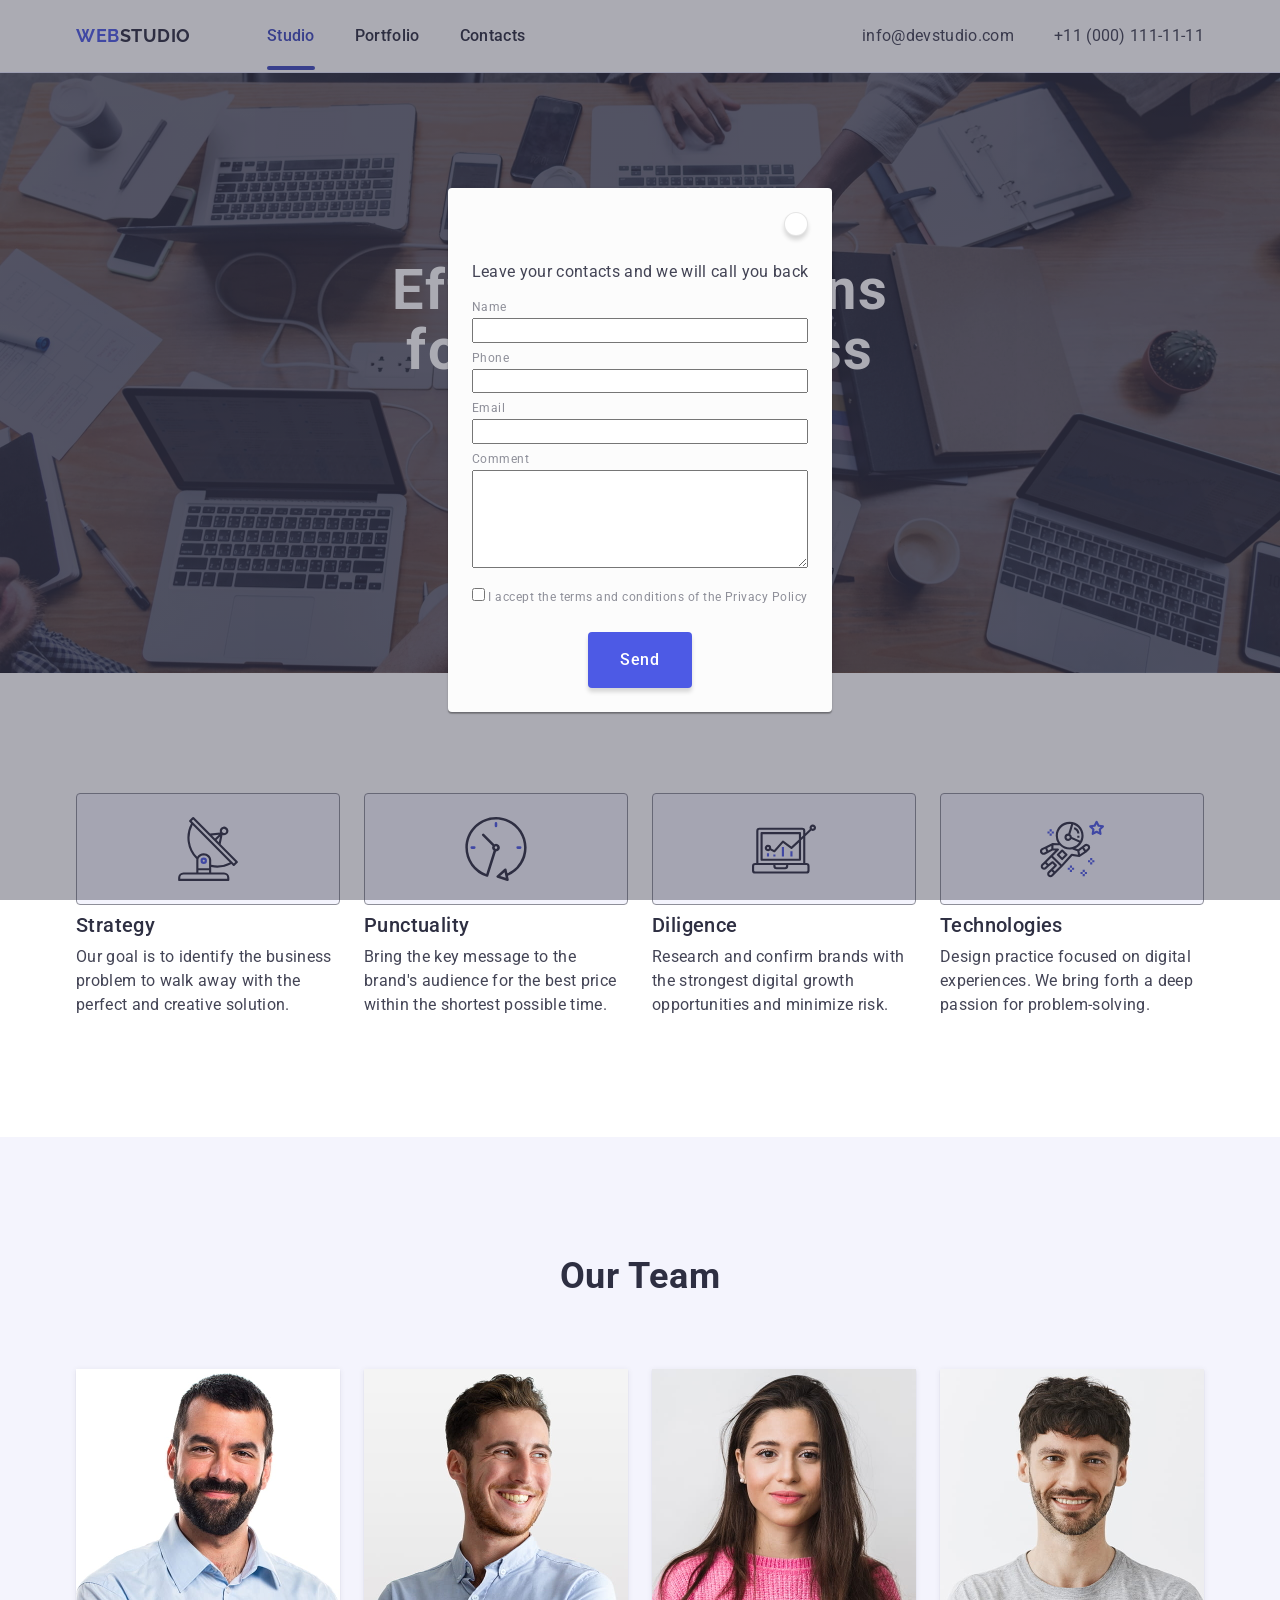
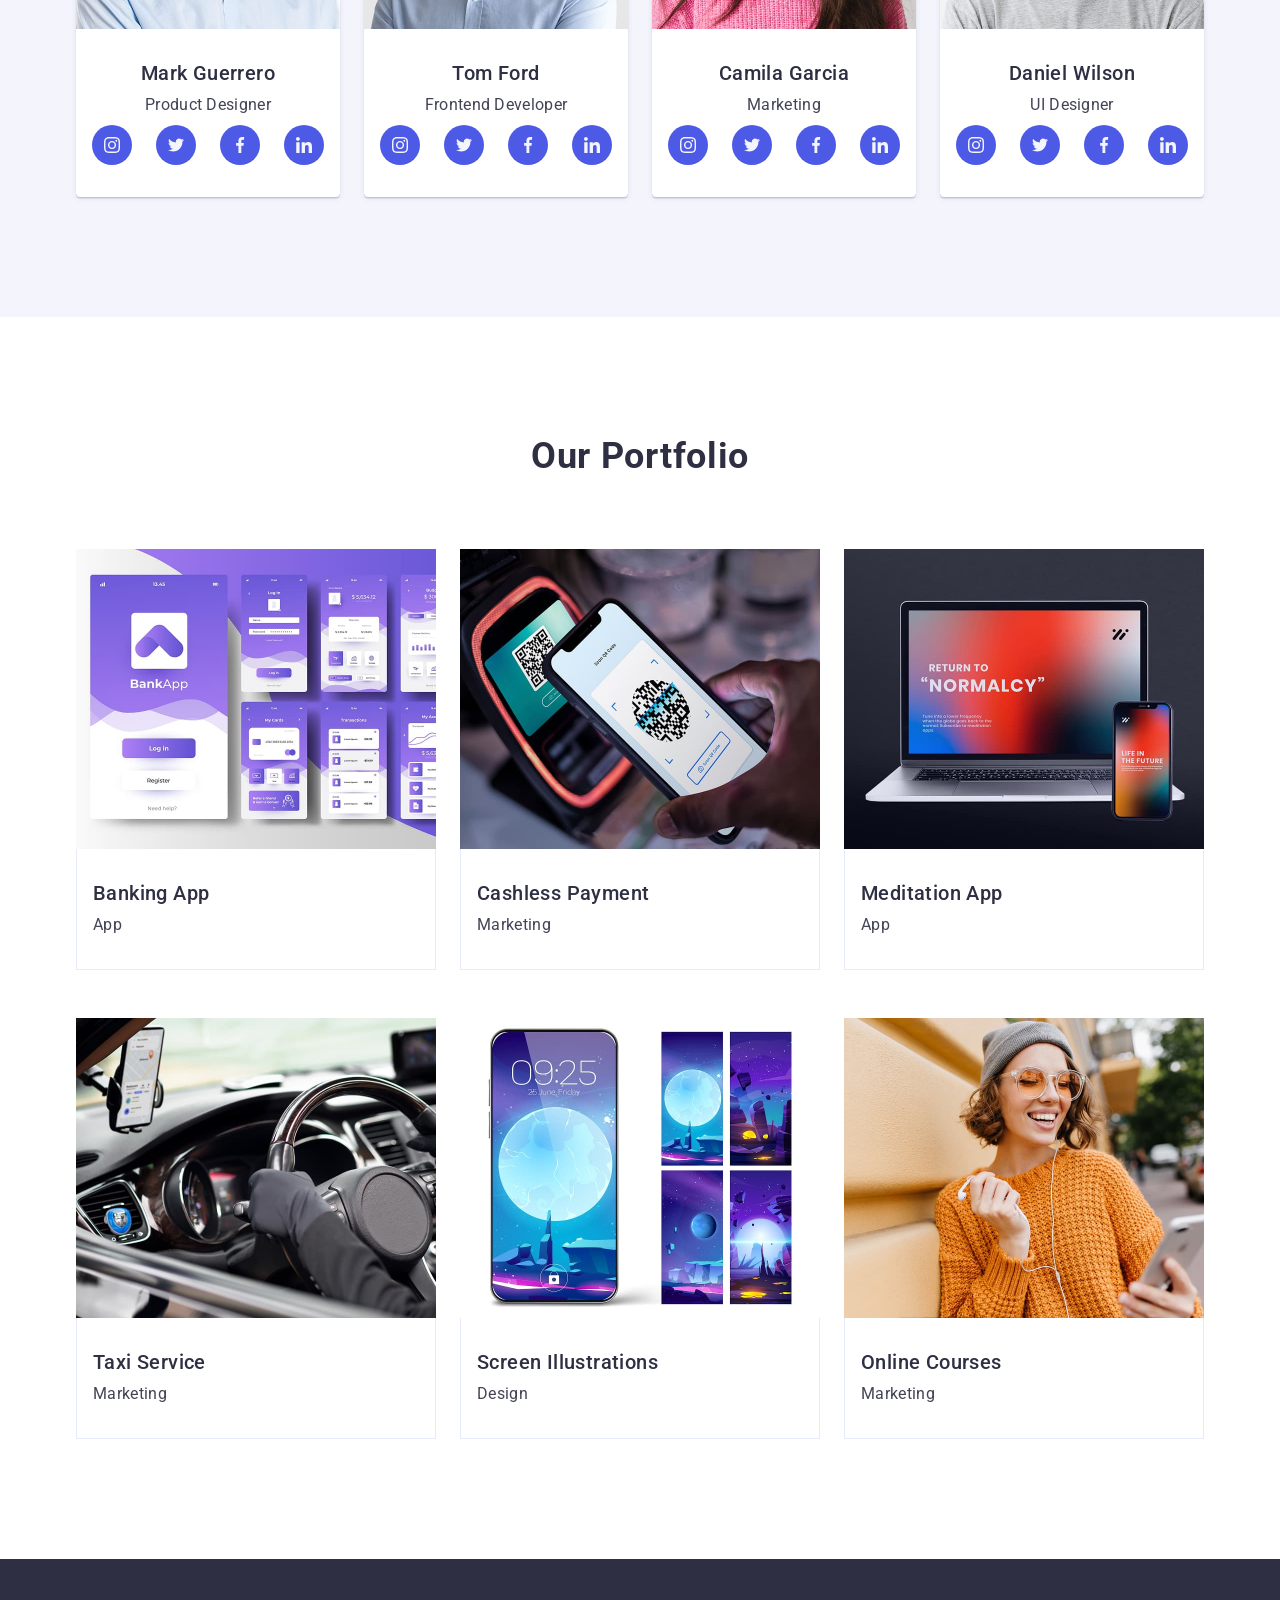
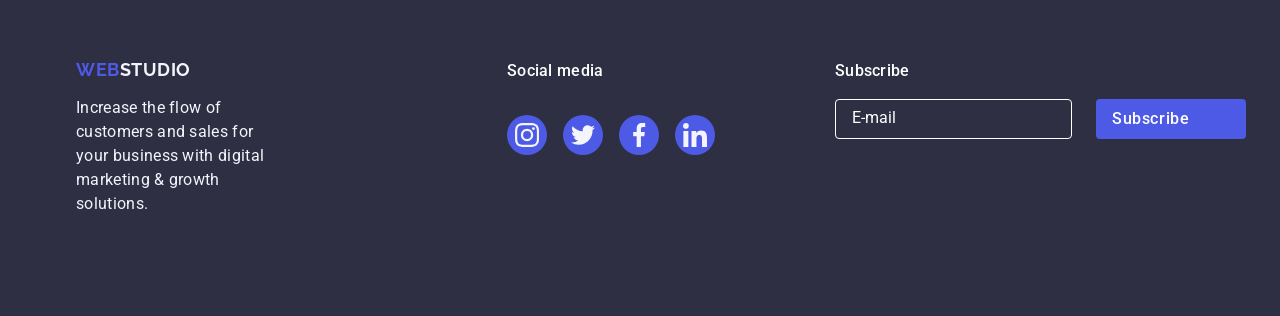
==== commit 856ecfa8: "02 - Add form & modal 1. Add form SUBSCRIBE in footer. 2. Add modal (overlay,windows, inputs, button" ====
--- a/index.html
+++ b/index.html
@@ -481,10 +481,66 @@
                   </li>
         </ul>
         </div>
-
-
+        <div class="subscribe">
+          <p class="text">Subscribe</p>
+          <form class="subscribe-form">
+            <!-- <label for="sub-email" ></label> -->
+            <input type="email" placeholder="E-mail" class="subscribe-input" id="sub-email" name="subscribe-email"/>
+            <button type="submit" class="subscribe-btn">
+              <p>Subscribe</p>
+              <svg width="24" height="24" class="icon">
+                <use href="./images/svg-1-original/send.svg"></use>
+              </svg>
+            </button>
+          </form>
+
+        </div>
       </div>
-
     </footer>
+
+    <!-- Модальне вікно -->
+    <div class="modal-overlay is-open">
+      <div class="modal">
+        <form class="modal-form">
+          <button class="modal-close-btn">
+              <svg width="8" height="8" class="icon">
+                <use href="./images/svg-1-original/close.svg"></use>
+              </svg>
+          </button>
+
+        </form>
+        <p>Leave your contacts and we will call you back</p>
+        <div class="mod-inputs">
+          <div class="mod-input">
+            <label for="user-name">Name</label>
+            <input type="text" name="user-name" id="user-name">
+          </div>
+          <div class="mod-input">
+            <label for="user-phone">Phone</label>
+            <input type="tel" name="user-phone" id="user-phone">
+          </div>
+          <div class="mod-input">
+            <label for="user-email">Email</label>
+            <input type="email" name="user-email" id="user-email">
+          </div>
+          <div class="mod-input">
+            <label for="user-comment">Comment</label>
+            <textarea name="user-comment" id="user-comment" rows="5"></textarea>
+          </div>
+        </div>
+
+        <div class="mod-accept">
+          <label for="user-accept">
+            <input type="checkbox" name="user-accept" id="user-accept">
+            I accept the terms and conditions of the Privacy Policy
+          </label>
+        </div>
+
+
+        <button type="submit" class="send-btn">Send</button>
+
+      </div>
+    </div>
+
   </body>
 </html>
--- a/css/styles.css
+++ b/css/styles.css
@@ -56,6 +56,55 @@
   /* Для того, щоб зображення, для якого явно не задано ширину, 
   автоматично підлаштовувалося під ширину батьківського елемента */
   max-width: 100%;
+}
+
+/* Глобальні стилі кнопок */
+button {
+  /* Шрифти - за замовчуванням */
+	font-family: inherit;
+  /* Колір тексту - текущий колір батьківського елементу */
+	color: currentColor;
+
+  display: block;
+
+  /* Вирівнювання кнопки по центру  */
+  margin-left: auto ;
+  margin-right: auto;
+
+  /* Внутрішні відступи (вертикальні - горизонтальні) */
+  padding: 16px 32px;
+
+  border: none;
+
+  /* Радіус кнопки */
+  border-radius: 4px;
+
+  /* Тінь кнопки */
+  box-shadow: 0 4px 4px 0 rgba(0, 0, 0, 0.15) ;
+
+  /* Шрифт тексту кнопки */
+  font-weight: 500;
+  font-size: 16px;
+  line-height: 1.5 ;
+  letter-spacing: 0.04em;
+
+  /* Колір тексту  - стиль  --white: #ffffff */
+  color: var(--white);
+  /* Колір - стиль  --iris: #4d5ae5  */
+  background-color: var(--iris);
+
+  /* Тип курсора */
+  cursor: pointer;
+
+    /* Параметри переходу */
+  transition: background-color 250ms cubic-bezier(0.4, 0, 0.2, 1);
+}
+
+/* Глобальні стилі для input */
+input {
+  /* Задання сімейства шрифтів */
+  /* inherit - наслідування від батьківського елементу */
+	font-family: inherit;
 }
 
 
@@ -278,44 +327,8 @@
 
 /* Кнопка */
 .hero-button {
-  display: block;
-
   /* Відcтуп від тексту */
   margin-top: 48px;
-
-  /* Вирівнювання кнопки по центру  */
-  margin-left: auto ;
-  margin-right: auto;
-
-  /* Внутрішні відступи (вертикальні - горизонтальні) */
-  padding: 16px 32px;
-
-  min-width: 169px;
-  height: 56px;
-  border: none;
-
-  /* Радіус кнопки */
-  border-radius: 4px;
-
-  /* Тінь кнопки */
-  box-shadow: 0 4px 4px 0 rgba(0, 0, 0, 0.15) ;
-
-  /* Шрифт тексту кнопки */
-  font-weight: 500;
-  font-size: 16px;
-  line-height: 1.5 ;
-  letter-spacing: 0.04em;
-
-  /* Колір тексту  - стиль  --white: #ffffff */
-  color: var(--white);
-  /* Колір - стиль  --iris: #4d5ae5  */
-  background-color: var(--iris);
-
-  /* Тип курсора */
-  cursor: pointer;
-
-    /* Параметри переходу */
-  transition: background-color 250ms cubic-bezier(0.4, 0, 0.2, 1);
 }
 
 .hero-button:hover,
@@ -678,7 +691,7 @@
   gap: 16px;
 }
 
-.page-footer .social .text {
+.page-footer .text {
   margin-bottom: 16px;
   font-size: 16px;
   font-weight: 500;
@@ -737,4 +750,166 @@
   display: block;
   /*   Колір стиль --cloud: #f4f4fd; */ 
   fill: var(--cloud);
-}+}
+
+/* Форма для вводу електронної пошти та кнопки відправлення */
+.subscribe-form {
+  display: flex;
+  flex-direction: row;
+  gap: 24px;
+  background-color: var(--navy-blue);
+}
+
+/* Поле input для вводу електронної пошти */
+.subscribe-input {
+  padding: 8px 16px;
+  color: var(--white);
+  background-color: var(--navy-blue);
+  border: 1px solid var(--white);
+  border-radius: 4px;
+  box-shadow: 0 4 4 0 rgba(0, 0, 0, 0.15);
+}
+
+/* Колір тексту підказки в input */
+.subscribe-input::placeholder{
+  color: var(--white);
+}
+
+
+.subscribe-btn {
+  padding: 8px 16px;
+  display: flex;
+  flex-direction: row;
+  gap: 16px;
+  box-shadow: none;
+}
+
+/* .subscribe-btn .icon {
+  color: var(--white);
+} */
+
+.subscribe-btn:hover,
+.subscribe-btn:focus {
+  /* Колір - стиль  --ocean: #404bbf  */
+  background-color: var(--ocean);
+}
+
+
+/* Модальне вікно */
+
+/* Підложка модального вікна */
+.modal-overlay {
+  /* Фіксована позиція стосовно body вікна браузера - viewport */
+  position: fixed;
+  /* Позиціонування - верхній лівий вугол */
+  top:0;
+  left:0;
+  /* Займає всю площу вікна браузера */
+  width: 100%;
+  height: 100%;
+  /* Робимо flex для вирівнювання самого модального вікна */
+  display:flex;
+  /* Вирівнюємо модальне вікно по горизонталі та вертикалі */
+  justify-content: center;
+  align-items: center;
+  /* Робимо модальне вікно найвершим шаром (Наивысшим слоем) */
+  /* Найвищій позиціонований елемент на осі Z */
+  z-index: 999;
+
+  /* Фон підложки модального вікна */
+  /*   --navy-blue-modal: rgba(46, 47, 66, 0.4); */
+  background-color: var(--navy-blue-modal);
+
+  /* Робимо прозорими підложку та модальне вікно  */
+  opacity: 0;
+  /* Робимо, щоб события проходили сквозь это програчное окно */
+  /* На overlay ігноруються події миші */
+  pointer-events: none;
+    /* Параметри переходу - прозорість */
+  transition: opacity 250ms cubic-bezier(0.4, 0, 0.2, 1);
+}
+
+
+.modal-overlay.is-open {
+    /* Робимо НЕпрозорими підложку та модальне вікно  */
+  opacity: 1;
+  /* Робимо, щоб события були можливі на модальному вікні */
+  pointer-events: auto;
+}
+
+/* Модальне вікно */
+.modal {
+  /* Для абсолютного позиционирования кнопки */
+  position: relative;
+  /* Ограничиваем ширину и высоту модального окна */
+  max-width: 408px;
+  max-height: 90%;
+  /* При переполнении - появляется скролл по оси Y */
+  overflow-y: auto;
+
+  /* Колір --dairy: #fcfcfc; */
+  background-color: var(--dairy);
+
+  padding: 72px 24px 24px 24px;
+  border-radius: 4px;
+
+    /* Тінь */
+  box-shadow: 0px 2px 1px 0px rgba(0, 0, 0, 0.20), 
+  0px 1px 3px 0px rgba(0, 0, 0, 0.12), 
+  0px 1px 1px 0px rgba(0, 0, 0, 0.14);
+
+}
+
+/* Кнопка закрытия модального окна */
+.modal-close-btn {
+  /* Абсолютное позиционирование кнопки */
+  position: absolute;
+  top: 24px;
+  right: 24px;
+
+  /* Обнуляем дефолтные паддинги */
+  padding: 0;
+
+  display: flex;
+  justify-content: center;
+  align-items: center;
+  width: 24px;
+  height: 24px;
+
+  border-radius: 50%;
+  border: 1px solid rgba(0, 0, 0, 0.10);
+
+  color: #000;
+  background-color: #fff;
+
+}
+
+/* Cтилі тексту для всіх label */
+label {
+  /* Small Text */
+  font-size: 12px;
+  line-height: 1.17;
+  letter-spacing: 0.04em;
+  /* Колір --light-slate: #8e8f99; */
+  color: var(--light-slate)
+
+}
+/* Блок з усіма input в модальному вікні */
+.mod-inputs {
+  display: flex;
+  flex-direction: column;
+  gap: 8px;
+  margin: 16px auto;
+}
+
+/* Блок одного input в модальному вікні */
+.mod-input {
+  display: flex;
+  flex-direction: column;
+  gap: 4px;
+}
+
+/* Блок з checkbox акцептування */
+.mod-accept {
+  margin-bottom: 24px;
+}
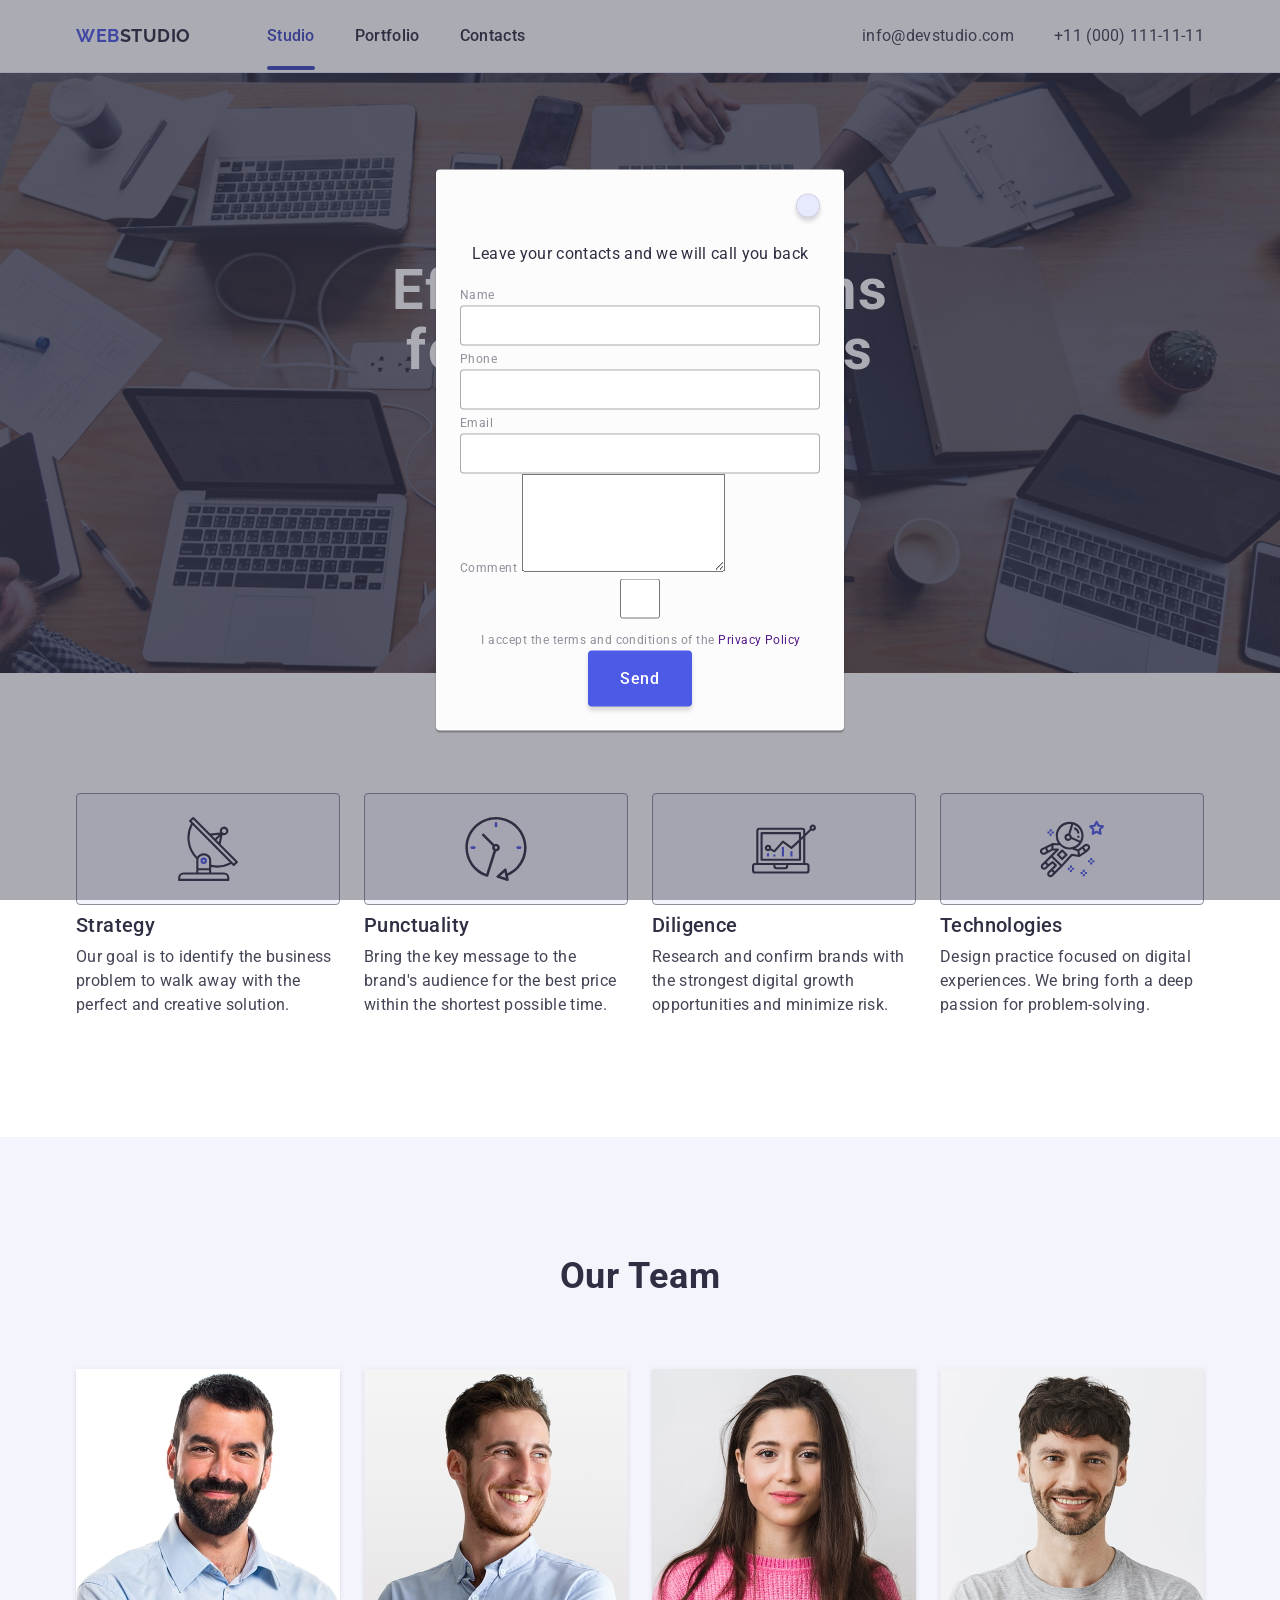
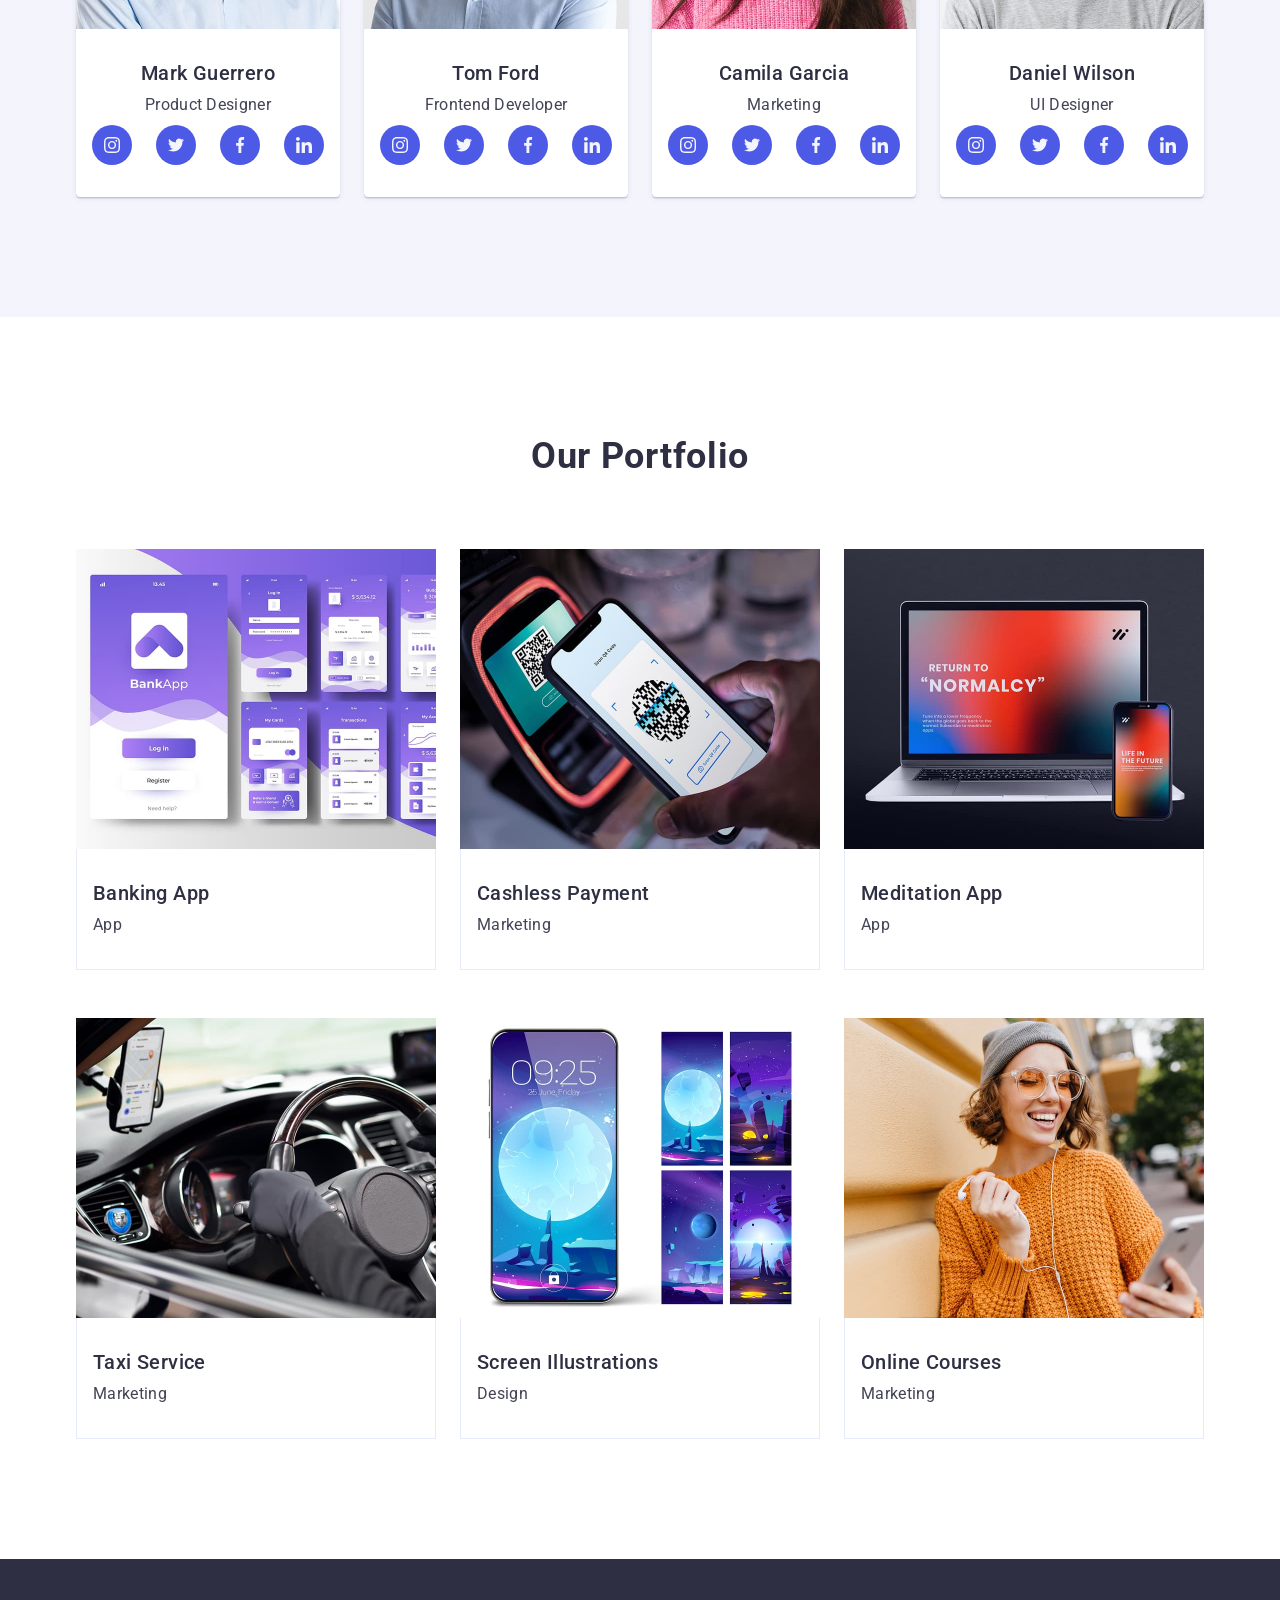
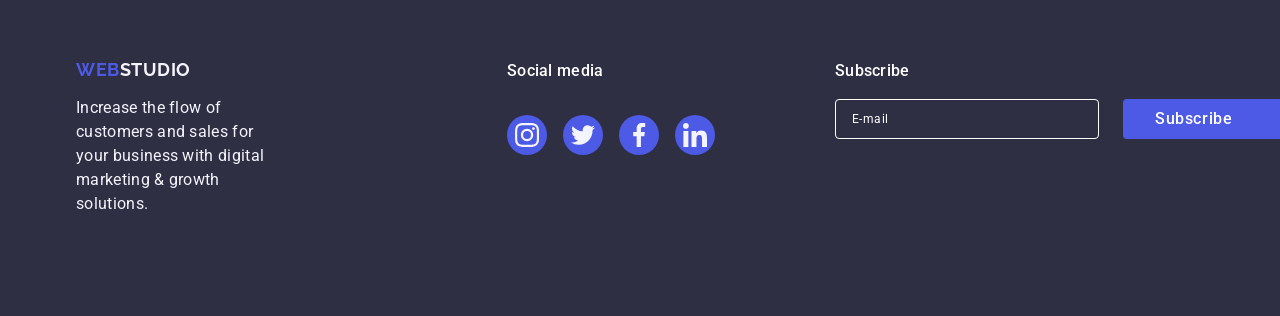
==== commit e1003c5e: "03 - Edit files after 1 autocheck &. Add icons for chackbox." ====
--- a/index.html
+++ b/index.html
@@ -484,10 +484,17 @@
         <div class="subscribe">
           <p class="text">Subscribe</p>
           <form class="subscribe-form">
-            <!-- <label for="sub-email" ></label> -->
-            <input type="email" placeholder="E-mail" class="subscribe-input" id="sub-email" name="subscribe-email"/>
+            <label class="subscribe-label" >
+              <input 
+                type="email" 
+                placeholder="E-mail" 
+                class="subscribe-input" 
+                id="subscribe-email" 
+                name="subscribe-email"/>
+            </label>
+            
             <button type="submit" class="subscribe-btn">
-              <p>Subscribe</p>
+              Subscribe
               <svg width="24" height="24" class="icon">
                 <use href="./images/svg-1-original/send.svg"></use>
               </svg>
@@ -501,44 +508,60 @@
     <!-- Модальне вікно -->
     <div class="modal-overlay is-open">
       <div class="modal">
+      
+        <button type="button" class="close-btn">
+          <svg width="8" height="8" class="icon">
+            <use href="./images/svg-1-original/close.svg"></use>
+            </svg>
+        </button>
+
+        <p class="modal-title">Leave your contacts and we will call you back</p>
+          
         <form class="modal-form">
-          <button class="modal-close-btn">
-              <svg width="8" height="8" class="icon">
-                <use href="./images/svg-1-original/close.svg"></use>
-              </svg>
-          </button>
-
+
+          <label for="user-name">Name</label>
+            <div class="thumb-input">
+              <input type="text" name="user-name" id="user-name">
+                <svg width="18" height="18" class="icon">
+                  <use href="./images/svg-1-original/person.svg"></use>
+                </svg>
+            </div>
+              
+          <label for="user-phone">Phone</label>
+            <div class="thumb-input">
+              <input type="tel" name="user-phone" id="user-phone">
+                <svg width="18" height="18" class="icon">
+                  <use href="./images/svg-1-original/phone.svg"></use>
+                </svg>
+            </div>
+
+          <label for="user-email">Email</label>
+            <div class="thumb-input">
+              <input type="email" name="user-email" id="user-email">
+                <svg width="18" height="18" class="icon">
+                  <use href="./images/svg-1-original/email.svg"></use>
+                </svg>
+            </div>
+            
+          <label for="user-comment">Comment</label>
+              <textarea name="user-comment" id="user-comment" rows="5"></textarea>
+
+
+          <label class="checkbox-policy">
+            <input type="checkbox" name="policy" value="ok-policy" class="checkbox-input" />
+            <span class="checkbox-icon">
+                <svg width="18" height="18" class="icon">
+                  <use href="./images/svg-1-original/close.svg"></use>
+                </svg>
+            </span>
+            <span class="label-policy"
+              >I accept the terms and conditions of the <a href="">Privacy Policy</a></span
+            >
+          </label>
+
+          <button type="submit" class="send-btn">Send</button>
+        
         </form>
-        <p>Leave your contacts and we will call you back</p>
-        <div class="mod-inputs">
-          <div class="mod-input">
-            <label for="user-name">Name</label>
-            <input type="text" name="user-name" id="user-name">
-          </div>
-          <div class="mod-input">
-            <label for="user-phone">Phone</label>
-            <input type="tel" name="user-phone" id="user-phone">
-          </div>
-          <div class="mod-input">
-            <label for="user-email">Email</label>
-            <input type="email" name="user-email" id="user-email">
-          </div>
-          <div class="mod-input">
-            <label for="user-comment">Comment</label>
-            <textarea name="user-comment" id="user-comment" rows="5"></textarea>
-          </div>
-        </div>
-
-        <div class="mod-accept">
-          <label for="user-accept">
-            <input type="checkbox" name="user-accept" id="user-accept">
-            I accept the terms and conditions of the Privacy Policy
-          </label>
-        </div>
-
-
-        <button type="submit" class="send-btn">Send</button>
-
       </div>
     </div>
 
--- a/css/styles.css
+++ b/css/styles.css
@@ -762,9 +762,16 @@
 
 /* Поле input для вводу електронної пошти */
 .subscribe-input {
-  padding: 8px 16px;
+  width: 264px;
+  height: 40px; 
+  font-size: 12px; 
+  line-height: 2; 
+  letter-spacing: 0.04em; 
+  /* padding: 8px 16px; */
+  padding-left: 16px;
   color: var(--white);
-  background-color: var(--navy-blue);
+  /* background-color: var(--navy-blue); */
+  background-color: transparent;
   border: 1px solid var(--white);
   border-radius: 4px;
   box-shadow: 0 4 4 0 rgba(0, 0, 0, 0.15);
@@ -777,16 +784,21 @@
 
 
 .subscribe-btn {
-  padding: 8px 16px;
-  display: flex;
-  flex-direction: row;
+  min-width: 165px;
+  height: 40px; 
+  /* padding: 8px 16px; */
+  display: flex;
+  flex-direction: row;
+  justify-content: center;
+  align-items: center;
   gap: 16px;
   box-shadow: none;
 }
 
-/* .subscribe-btn .icon {
+.subscribe-btn .icon {
+  margin-left: 16px;
   color: var(--white);
-} */
+}
 
 .subscribe-btn:hover,
 .subscribe-btn:focus {
@@ -826,7 +838,8 @@
   /* На overlay ігноруються події миші */
   pointer-events: none;
     /* Параметри переходу - прозорість */
-  transition: opacity 250ms cubic-bezier(0.4, 0, 0.2, 1);
+  transition: opacity 250ms cubic-bezier(0.4, 0, 0.2, 1), visibility 250ms cubic-bezier(0.4, 0, 0.2, 1);
+
 }
 
 
@@ -839,11 +852,21 @@
 
 /* Модальне вікно */
 .modal {
-  /* Для абсолютного позиционирования кнопки */
-  position: relative;
+  /* Позиционирование модального окна и для позиционирования кнопки close*/
+  position: absolute;
+
   /* Ограничиваем ширину и высоту модального окна */
   max-width: 408px;
-  max-height: 90%;
+  max-height: 584px; 
+  
+  /* Центрування модального вікна по горизонталі та вертикалі */
+  top: 50%;
+  left: 50%;
+  /* Для центрування елемента по вертикалі та горизонталі на веб-сторінці */
+  transform: translate(-50%, -50%); 
+  /* Дозволяє задавати анімаційний ефект для зміни значень властивостей стилю */
+   transition: transform 250ms cubic-bezier(0.4, 0, 0.2, 1);
+
   /* При переполнении - появляется скролл по оси Y */
   overflow-y: auto;
 
@@ -858,10 +881,22 @@
   0px 1px 3px 0px rgba(0, 0, 0, 0.12), 
   0px 1px 1px 0px rgba(0, 0, 0, 0.14);
 
+
+}
+
+.modal-title {
+  font-size: 16px;
+  font-weight: 500px;
+  line-height: 1.5;
+  letter-spacing: 0.02em;
+  /* Колір стиль --navy-blue: #2e2f42; */
+  color: var(--navy-blue);
+  text-align: center;
+  margin-bottom: 16px;
 }
 
 /* Кнопка закрытия модального окна */
-.modal-close-btn {
+.close-btn {
   /* Абсолютное позиционирование кнопки */
   position: absolute;
   top: 24px;
@@ -879,37 +914,95 @@
   border-radius: 50%;
   border: 1px solid rgba(0, 0, 0, 0.10);
 
-  color: #000;
-  background-color: #fff;
-
-}
-
-/* Cтилі тексту для всіх label */
-label {
+  /* Колір стиль  --cornflower: #e7e9fc; */
+  background-color: var(--cornflower);
+
+  /* Анімація переходів */
+  transition: background-color 250ms cubic-bezier(0.4, 0, 0.2, 1), border 250ms cubic-bezier(0.4, 0, 0.2, 1); 
+}
+
+.close-btn:hover,
+.close-btn:focus {
+  /* Зміна кольору фону */
+  background-color: #404bbf; 
+  /* Обнулення значення бордеру */
+  border: none;
+}
+
+.close-btn .icon {
+  /* Колір стиль --navy-blue: #2e2f42; */
+  fill: var(--navy-blue);
+  transition: fill 250ms cubic-bezier(0.4, 0, 0.2, 1);
+}
+
+.close-btn .icon:hover {
+  fill: #ffffff;
+}
+
+/* Cтилі тексту для всіх label в модальному вікні */
+.modal-form label {
   /* Small Text */
   font-size: 12px;
   line-height: 1.17;
   letter-spacing: 0.04em;
   /* Колір --light-slate: #8e8f99; */
-  color: var(--light-slate)
-
-}
-/* Блок з усіма input в модальному вікні */
-.mod-inputs {
-  display: flex;
-  flex-direction: column;
-  gap: 8px;
-  margin: 16px auto;
-}
-
-/* Блок одного input в модальному вікні */
-.mod-input {
-  display: flex;
-  flex-direction: column;
-  gap: 4px;
-}
+  color: var(--light-slate);
+  margin-bottom: 4px;
+}
+
+
+/* Поля ввода - input */
+.modal-form input {
+  width: 100%;
+  height: 40px;
+
+  padding-left: 31px;
+
+  /* Шрифт  */
+  
+  border: 1px solid var(--navy-blue-modal);
+  border-radius: 4px;
+
+}
+
+/* Поля ввода - input - при  :focus*/
+.modal-form input:focus {
+  /* Выключаем свойство outline:, которое автоматически при фокусе на элемент */
+  outline: none;
+  /* Меняем цвет рамки */
+  border-color: var(--iris);
+}
+
+/* Контейнер для поля input (для вставки иконки) */
+.thumb-input {
+  display: block;
+  position: relative;
+}
+
+/* Иконка в input  */
+.thumb-input .icon {
+  display: block;
+  margin: 0;
+  /* Даем абсолютное позиционирование */
+  position: absolute;
+  /* Центрируем по оси Y */
+  top: 50%;
+  transform: translateY(-50%);
+  /* Даем отступ слева по оси X */
+  left: 12px;
+
+  fill: var(--navy-blue);
+}
+
+/* Зміна кольору іконки при фокусі на input */
+.thumb-input input:focus + .icon {
+  fill: var(--iris);
+}
+
+/* Блок - коментарі */
+
 
 /* Блок з checkbox акцептування */
-.mod-accept {
+.checkbox-policy {
   margin-bottom: 24px;
 }
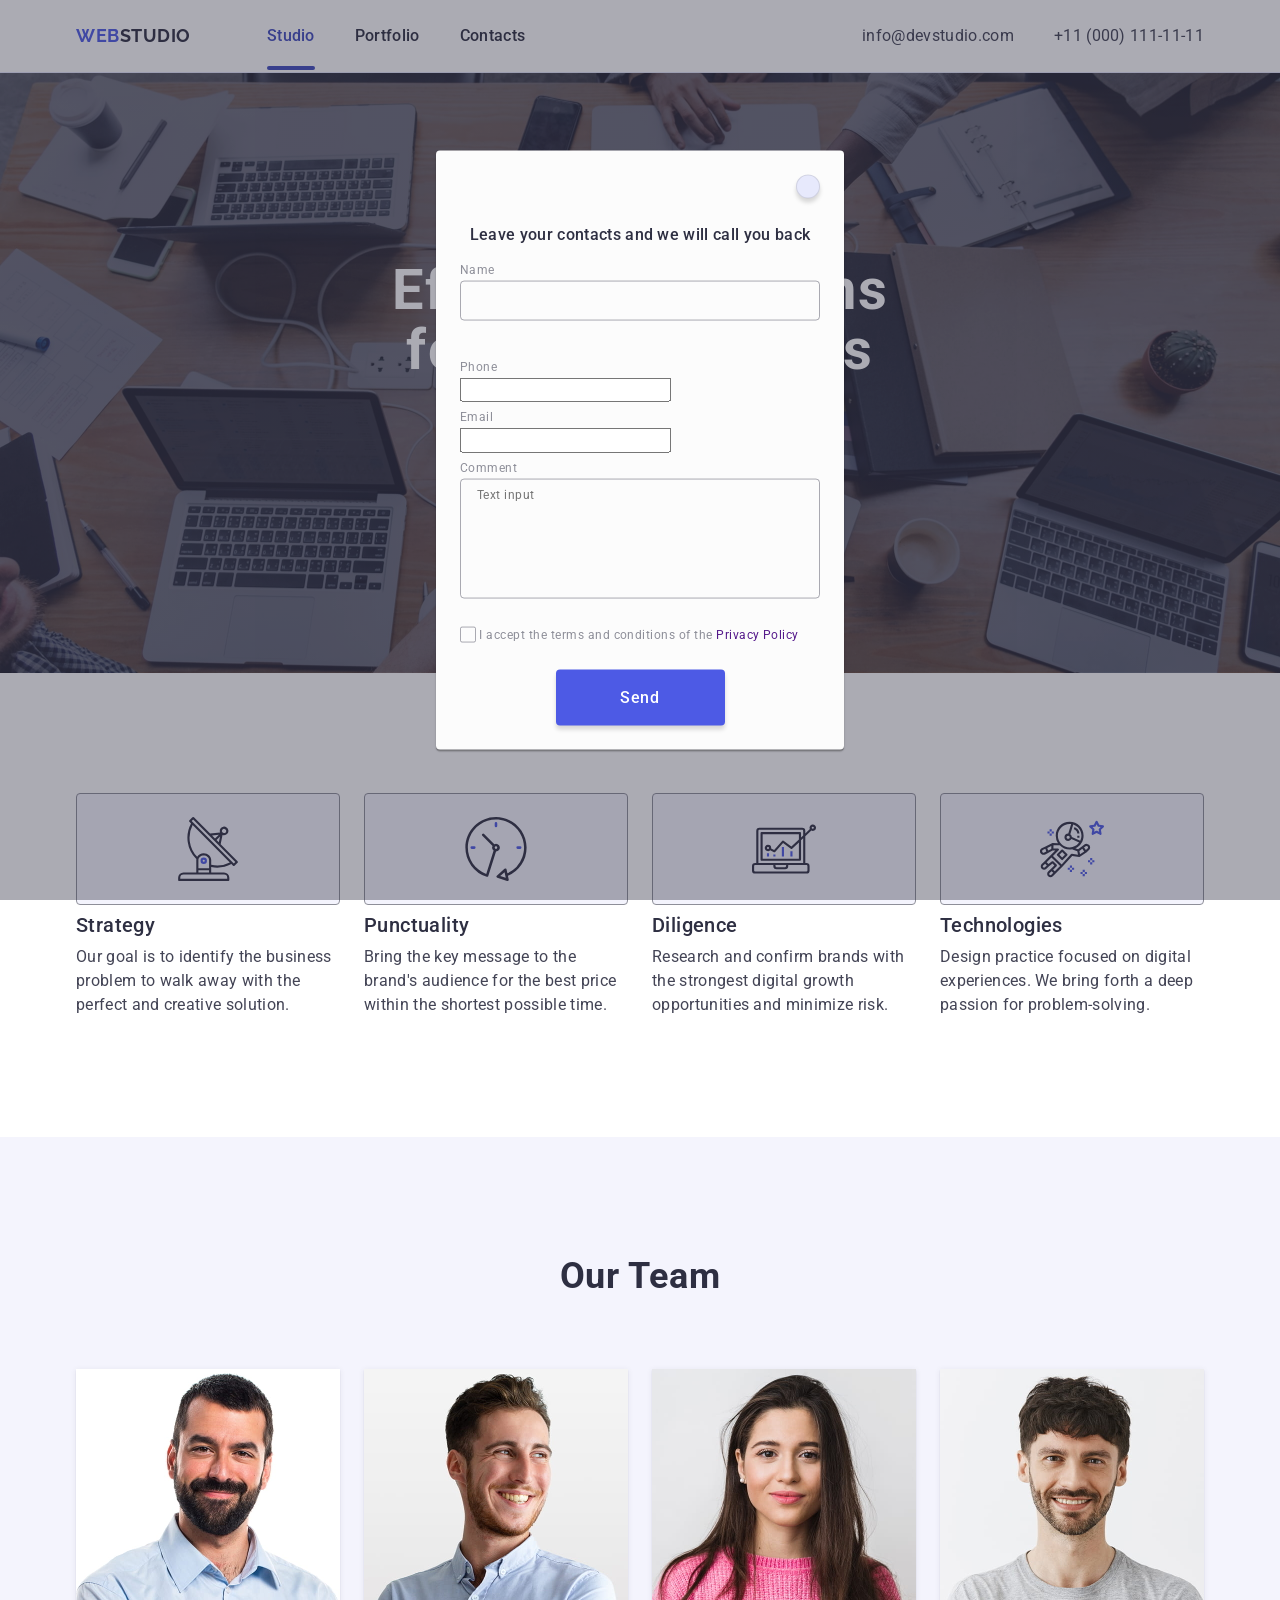
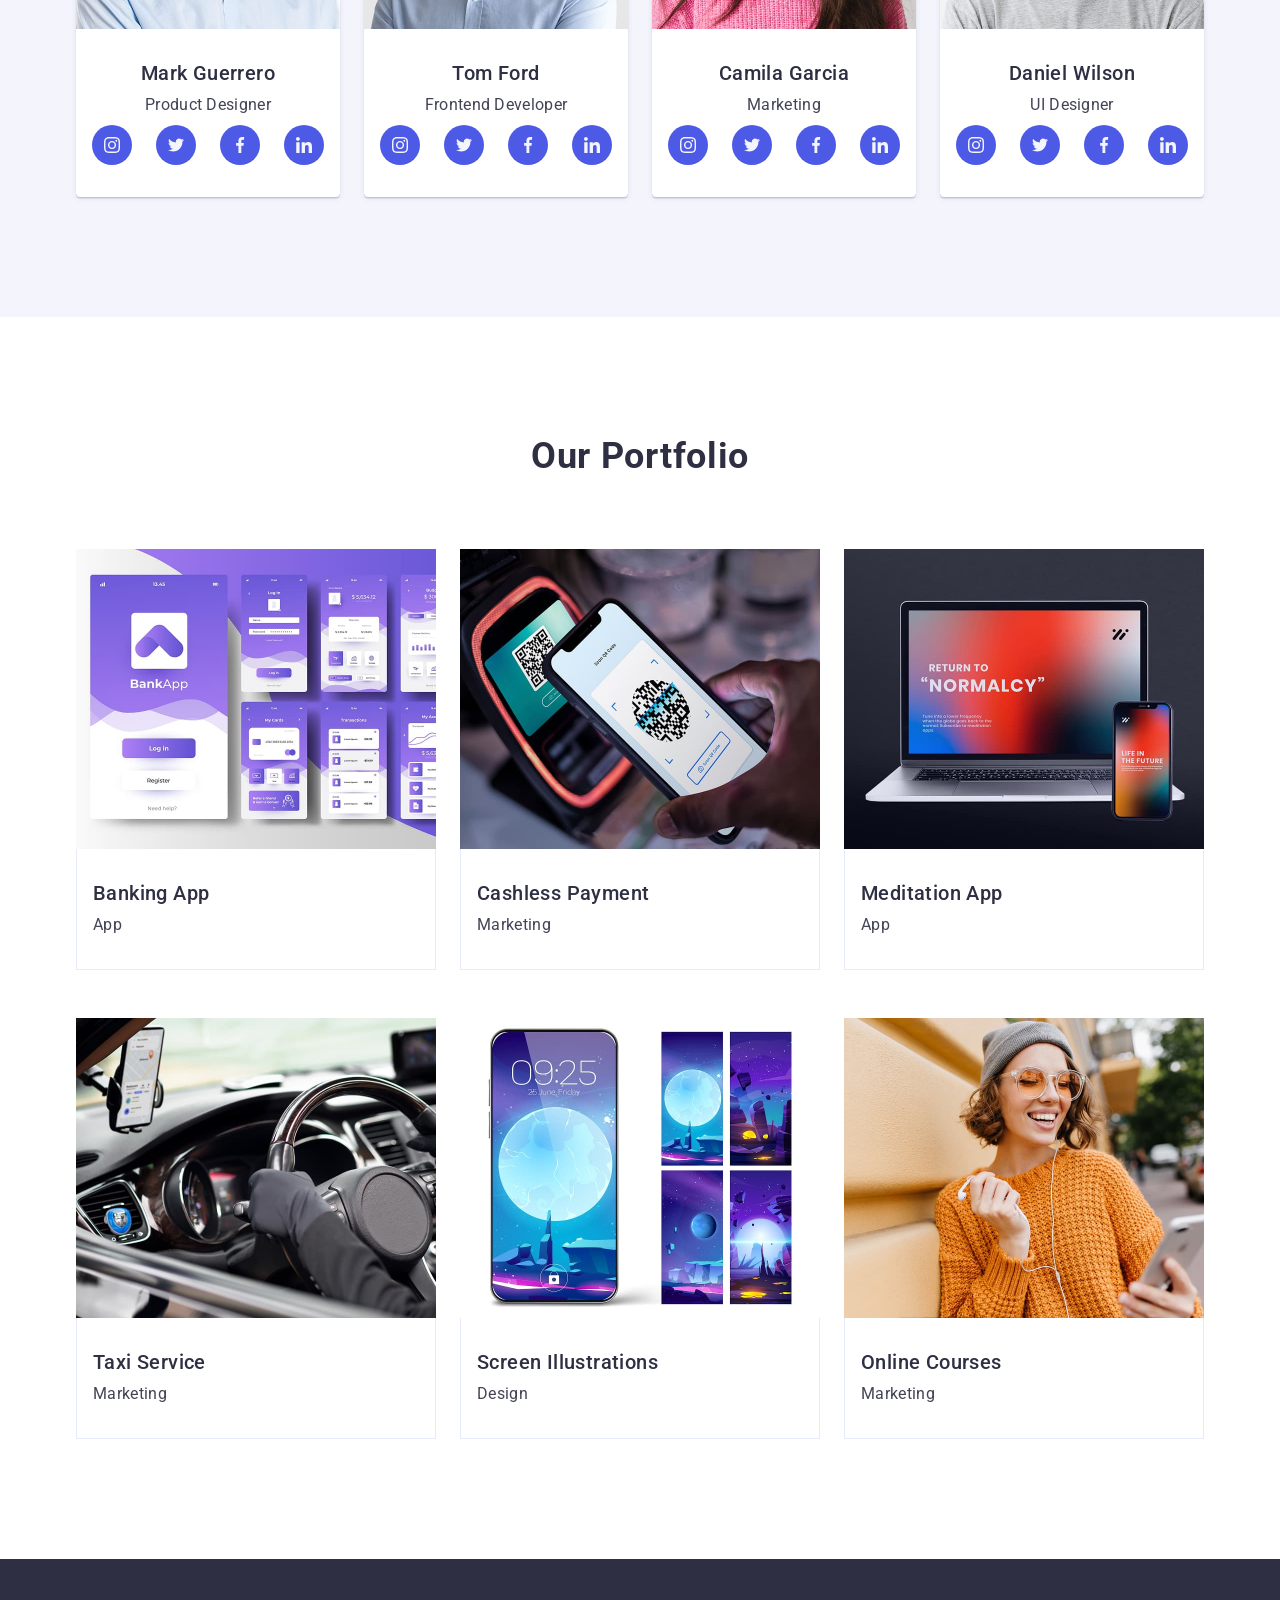
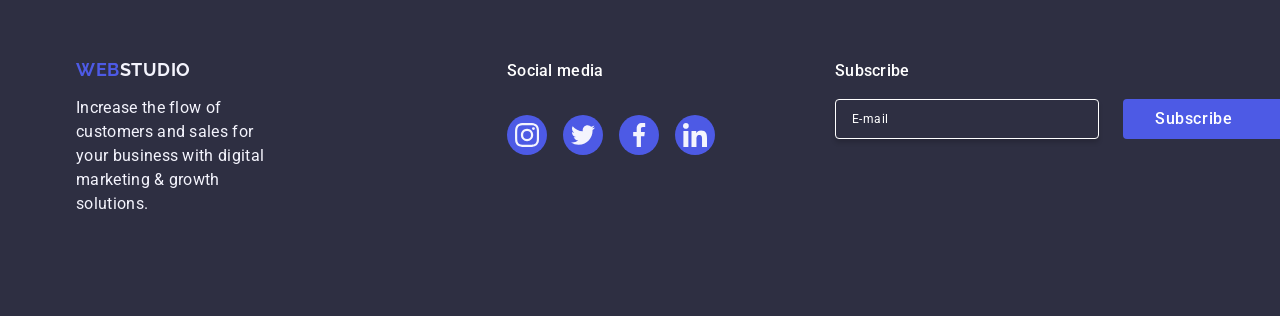
==== commit a8ead4a1: "04 - Edit files after 2 autocheck Edit modal window" ====
--- a/index.html
+++ b/index.html
@@ -519,45 +519,64 @@
           
         <form class="modal-form">
 
-          <label for="user-name">Name</label>
+          <div class="modal-input">
+            <label for="user-name" class="input-label">Name</label>
+            <div class="input-thumb">
+              <input type="text" name="user-name" id="user-name" class="input">
+              <svg width="18" height="24" class="icon">
+                <use href="./images/svg-1-original/person.svg"></use>
+              </svg>
+            </div>
+          </div>
+              
+          <div class="modal-input">
+            <label for="user-phone" class="input-label">Phone</label>
             <div class="thumb-input">
-              <input type="text" name="user-name" id="user-name">
-                <svg width="18" height="18" class="icon">
-                  <use href="./images/svg-1-original/person.svg"></use>
+              <input type="tel" name="user-phone" id="user-phone" class="input">
+              <svg width="18" height="24" class="icon">
+                <use href="./images/svg-1-original/phone.svg"></use>
+              </svg>
+            </div>  
+          </div>
+
+
+          <div class="modal-input">
+            <label for="user-email" class="input-label">Email</label>
+            <div class="thumb-input">
+              <input type="email" name="user-email" id="user-email" class="input">
+              <svg width="18" height="24" class="icon">
+                <use href="./images/svg-1-original/email.svg"></use>
+              </svg>
+            </div>
+          </div>
+
+          <div class="modal-textarea">
+              <label for="user-comment" class="input-label">Comment</label>
+              <textarea name="user-comment" id="user-comment" rows="5" placeholder="Text input" class="textarea" ></textarea>
+          </div>
+
+          <div class="modal-privacy">
+            <input type="checkbox" name="user-privacy" id="user-privacy" value="true" class="checkbox-input visually-hidden" />
+            <label for="user-privacy" class="label-privacy">
+              <span class="checkbox-icon">
+                <svg width="10" height="8" class="icon">
+                  <use href="./images/svg-1-original/checkbox-1.svg"></use>
                 </svg>
-            </div>
+              </span>
               
-          <label for="user-phone">Phone</label>
-            <div class="thumb-input">
-              <input type="tel" name="user-phone" id="user-phone">
-                <svg width="18" height="18" class="icon">
-                  <use href="./images/svg-1-original/phone.svg"></use>
-                </svg>
-            </div>
-
-          <label for="user-email">Email</label>
-            <div class="thumb-input">
-              <input type="email" name="user-email" id="user-email">
-                <svg width="18" height="18" class="icon">
-                  <use href="./images/svg-1-original/email.svg"></use>
-                </svg>
-            </div>
-            
-          <label for="user-comment">Comment</label>
-              <textarea name="user-comment" id="user-comment" rows="5"></textarea>
-
-
-          <label class="checkbox-policy">
-            <input type="checkbox" name="policy" value="ok-policy" class="checkbox-input" />
-            <span class="checkbox-icon">
-                <svg width="18" height="18" class="icon">
-                  <use href="./images/svg-1-original/close.svg"></use>
-                </svg>
-            </span>
-            <span class="label-policy"
-              >I accept the terms and conditions of the <a href="">Privacy Policy</a></span
-            >
-          </label>
+              I accept the terms and conditions of the 
+
+              <span class="privacy-link">
+                <a href="">Privacy Policy</a>
+              </span>
+              
+
+            </label>
+                        
+
+
+          </div>
+          
 
           <button type="submit" class="send-btn">Send</button>
         
--- a/css/styles.css
+++ b/css/styles.css
@@ -774,7 +774,7 @@
   background-color: transparent;
   border: 1px solid var(--white);
   border-radius: 4px;
-  box-shadow: 0 4 4 0 rgba(0, 0, 0, 0.15);
+  box-shadow: 0px 4px 4px rgba(0, 0, 0, 0.15); 
 }
 
 /* Колір тексту підказки в input */
@@ -856,8 +856,10 @@
   position: absolute;
 
   /* Ограничиваем ширину и высоту модального окна */
-  max-width: 408px;
-  max-height: 584px; 
+  /* для визначення ширини елемента */
+  width: 408px;
+  /* для визначення мінімальної висоти елемента на веб-сторінці */
+  min-height: 584px;  
   
   /* Центрування модального вікна по горизонталі та вертикалі */
   top: 50%;
@@ -881,12 +883,11 @@
   0px 1px 3px 0px rgba(0, 0, 0, 0.12), 
   0px 1px 1px 0px rgba(0, 0, 0, 0.14);
 
-
 }
 
 .modal-title {
   font-size: 16px;
-  font-weight: 500px;
+  font-weight: 500;
   line-height: 1.5;
   letter-spacing: 0.02em;
   /* Колір стиль --navy-blue: #2e2f42; */
@@ -935,12 +936,20 @@
   transition: fill 250ms cubic-bezier(0.4, 0, 0.2, 1);
 }
 
-.close-btn .icon:hover {
+.close-btn:hover .icon,
+.close-btn:focus .icon {
   fill: #ffffff;
 }
 
+
+.modal-input {
+  margin-bottom: 8px;
+}
+
 /* Cтилі тексту для всіх label в модальному вікні */
-.modal-form label {
+.input-label {
+  /* Для подальшої реалізації відступів між елементами */
+  display: block;
   /* Small Text */
   font-size: 12px;
   line-height: 1.17;
@@ -951,58 +960,179 @@
 }
 
 
+/* Контейнер для поля input (для вставки иконки) */
+.input-thumb {
+  /* Для встановлення позиціонування елемента  */
+  position: relative;
+}
+
 /* Поля ввода - input */
-.modal-form input {
+.input-thumb .input {
+  /* елемент займає повну ширину його батьківського елемента */
   width: 100%;
+  /* висота */
   height: 40px;
-
-  padding-left: 31px;
-
-  /* Шрифт  */
-  
+  /* стиль, ширина та колір межі навколо елемента */
+  border: 1px solid var(--navy-blue-modal);
+  /* радіус закруглення кутів елемента */
+  border-radius: 4px;
+  /* колір фону елемента */
+  background-color: transparent;
+  /* налаштування внутрішніх відступів для контенту */
+  padding-left: 38px;
+  /* встановлення стилю контуру для елемента */
+  outline: transparent; 
+  /* для плавної зміни кольору рамки */
+  transition: border-color 250ms cubic-bezier(0.4, 0, 0.2, 1); 
+}
+
+/* Поля ввода - input - при  :focus*/
+.input-thumb .input:focus {
+  /* Выключаем свойство outline:, которое автоматически при фокусе на элемент */
+  /* outline: none; */
+  /* для зміни кольору рамки при кліку */
+  border-color: var(--iris);
+}
+
+/* Иконка в input  */
+.thumb-input .icon {
+  /* display: block;
+  margin: 0; */
+  /* Даем абсолютное позиционирование */
+  position: absolute;
+  /* Даємо відступ зліва по осі X */
+  left: 16px;
+  /* Центрируємо єлемент по осі Y */
+  top: 50%;
+  transform: translateY(-50%);
+  /* Колір іконки */
+  fill: var(--navy-blue);
+  transition: fill 250ms cubic-bezier(0.4, 0, 0.2, 1);
+}
+
+.thumb-input .input:focus + .icon {
+  /* Зміна кольору іконки при фокусі на input */
+  fill: var(--iris);
+}
+
+
+
+/* Блок - коментарі */
+.modal-textarea {
+  /* Визначення відступів між div та наступним елемен */
+  margin-bottom: 16px;
+}
+.textarea {
+  width: 100%; 
+  height: 120px;
+  font-size: 12px; 
+  line-height: 1.17;
+  letter-spacing: 0.04em; 
+  padding: 8px 16px;
+
+  background-color: transparent;
+  color: var(--navy-blue-modal);
+  /* стиль, ширина та колір межі навколо елемента */
   border: 1px solid var(--navy-blue-modal);
   border-radius: 4px;
-
-}
-
-/* Поля ввода - input - при  :focus*/
-.modal-form input:focus {
-  /* Выключаем свойство outline:, которое автоматически при фокусе на элемент */
-  outline: none;
-  /* Меняем цвет рамки */
-  border-color: var(--iris);
-}
-
-/* Контейнер для поля input (для вставки иконки) */
-.thumb-input {
-  display: block;
-  position: relative;
-}
-
-/* Иконка в input  */
-.thumb-input .icon {
-  display: block;
-  margin: 0;
-  /* Даем абсолютное позиционирование */
-  position: absolute;
-  /* Центрируем по оси Y */
-  top: 50%;
-  transform: translateY(-50%);
-  /* Даем отступ слева по оси X */
-  left: 12px;
-
-  fill: var(--navy-blue);
-}
-
-/* Зміна кольору іконки при фокусі на input */
-.thumb-input input:focus + .icon {
-  fill: var(--iris);
-}
-
-/* Блок - коментарі */
+  /* Встановлення стилю контуру для елемента */
+  outline: transparent;
+  /* заборона зміни розміру елемента */
+  resize: none; 
+  /* анімаційний ефект для зміни значень властивостей стилю */
+  transition: border-color 250ms cubic-bezier(0.4, 0, 0.2, 1); 
+
+}
+
+.textarea:focus {
+  border-color: var(--iris); 
+}
+
 
 
 /* Блок з checkbox акцептування */
-.checkbox-policy {
+.modal-privacy {
   margin-bottom: 24px;
 }
+
+.label-privacy {
+  font-size: 12px;
+  line-height: 1.17;
+  letter-spacing: 0.04em;
+  color: var(--light-slate);
+}
+
+/* Блок (spav) з іконкою checkbox */
+.checkbox-icon {
+  /* для подальшої реалізації позиціонування елементу */
+  display: inline-flex; 
+  /* розміри елемента */
+  width: 16px;
+  height: 16px;
+  /* вирівнювання іконки по вертикалі */
+  align-items: center; 
+  /* вирівнювання іконки по горизонталі */
+  justify-content: center; 
+  /* задання значення кольору іконки */
+  fill: transparent; 
+  /* визначення радіусу закруглення кутів елемента */
+  border: 1px solid var(--navy-blue-modal); 
+  /* радіус кутів елементе */
+  border-radius: 2px;
+  /* Анімаційний перехід */
+  transition: background-color 250ms cubic-bezier(0.4, 0, 0.2, 1),
+  border 250ms cubic-bezier(0.4, 0, 0.2, 1), 
+  fill 250ms cubic-bezier(0.4, 0, 0.2, 1);
+}
+
+/* Посилання на умови  */
+.privacy-link {
+  color: var(--iris);
+}
+
+.checkbox-input:checked .checkbox-icon {
+  /* вимкнення стандартного оформлення кнопки */
+  border: none;
+  /* зазначення фону */
+  background-color: var(--ocean);
+  /* зазначення кольору іконки */
+  fill: var(--cloud);
+}
+
+
+/* Кнопка - Send */
+.send-btn {
+  /* Визначення мінімальної ширини кнопки */
+  min-width: 169px;
+  /* Визначення висоти кнопки */
+  height: 56px;
+ /* Визначення сімейства шрифту */
+  font-family: "Roboto", sans-serif;
+  /* Визначення розміру шрифту */
+  font-size: 16px;
+  /* Визначення жирності шрифту */
+  font-weight: 500;
+  /* Визначення простору між рядками */
+  line-height: 1.5;
+  /* Визначення відстані між літерами */
+  letter-spacing: 0.04em;
+  /* Визначення кольору тексту в кнопці */
+  color: var(--white) ;
+  /* Визначення кольору фону */
+  background-color: var(--iris); 
+
+  /* Вимкнення стандартного оформлення кнопки - обводка */
+  border: none;
+
+  /* Визначення стилю курсору */
+  cursor: pointer;
+
+  /* Параметру переходу */
+  transition: background-color 250ms cubic-bezier(0.4, 0, 0.2, 1); 
+}
+
+.send-btn:hover,
+.send-btn:focus {
+  /* Визначення кольору фону */
+  background-color: var(--ocean); 
+}
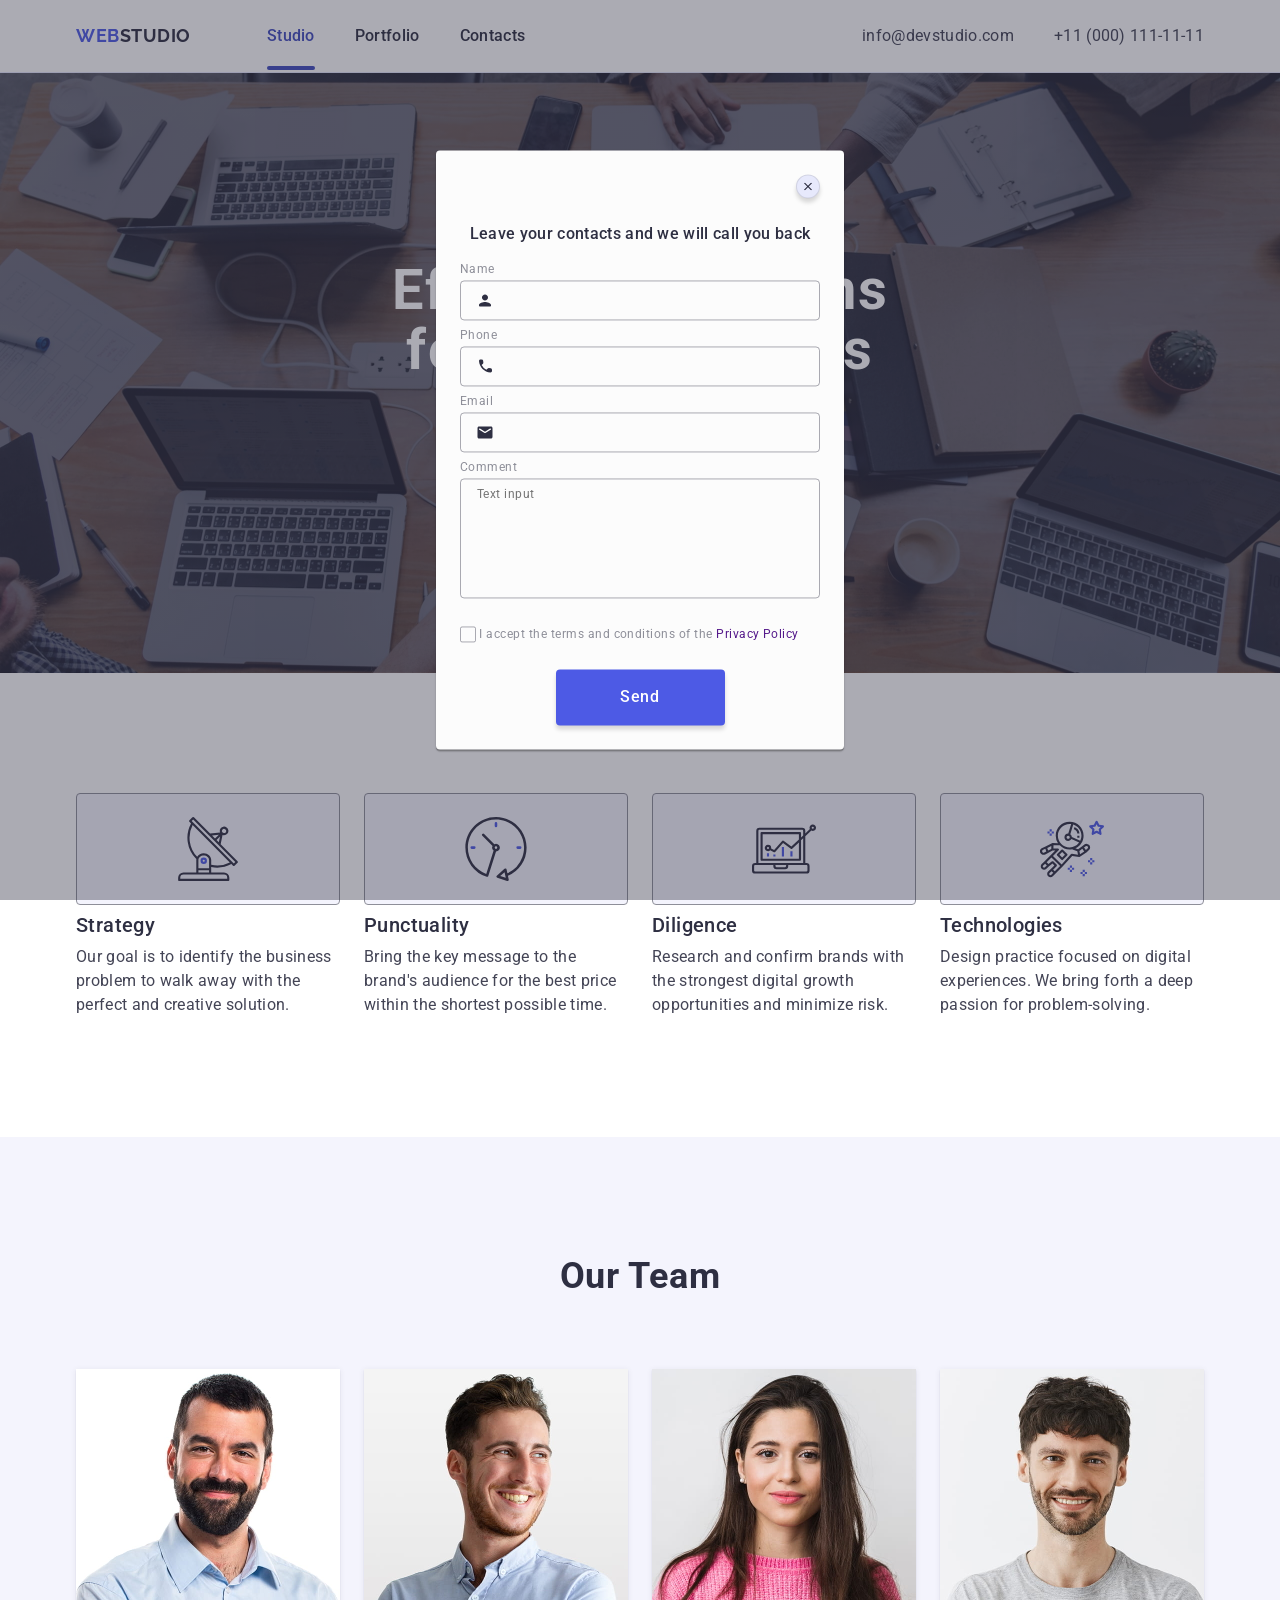
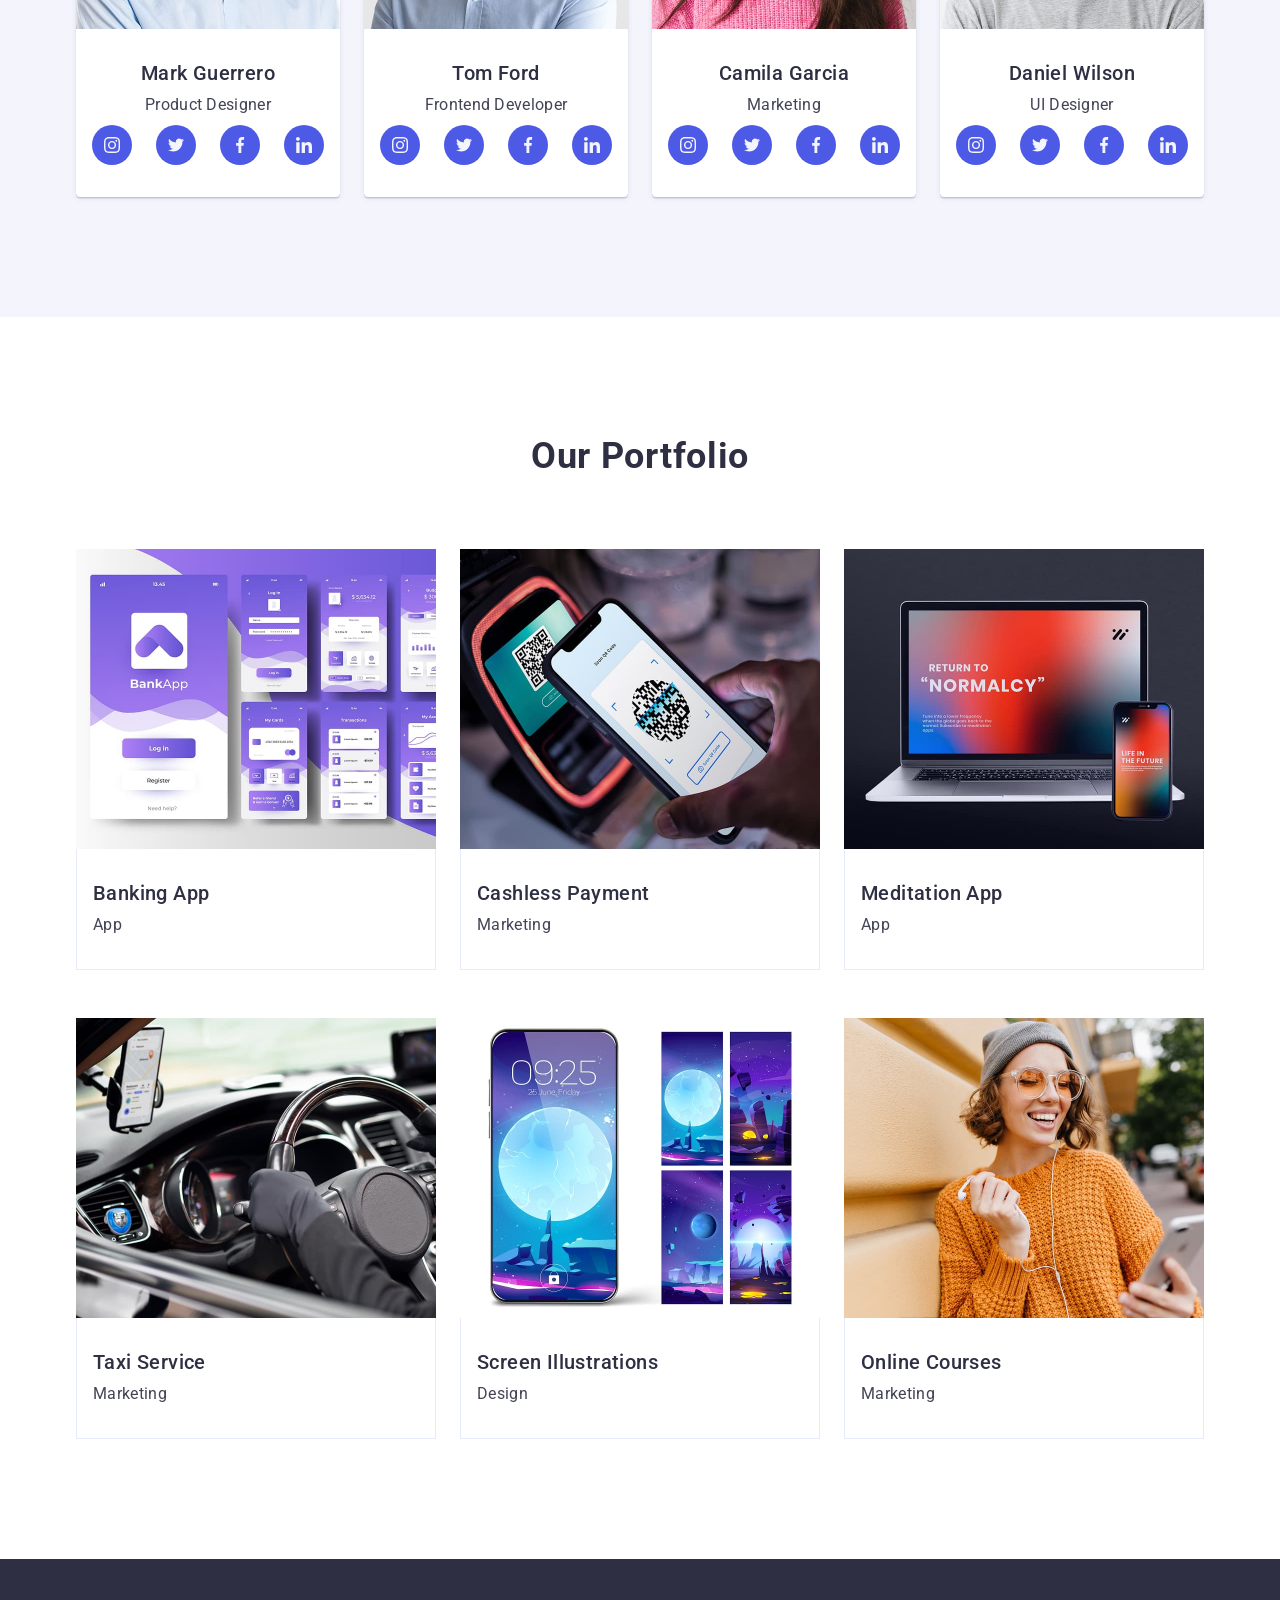
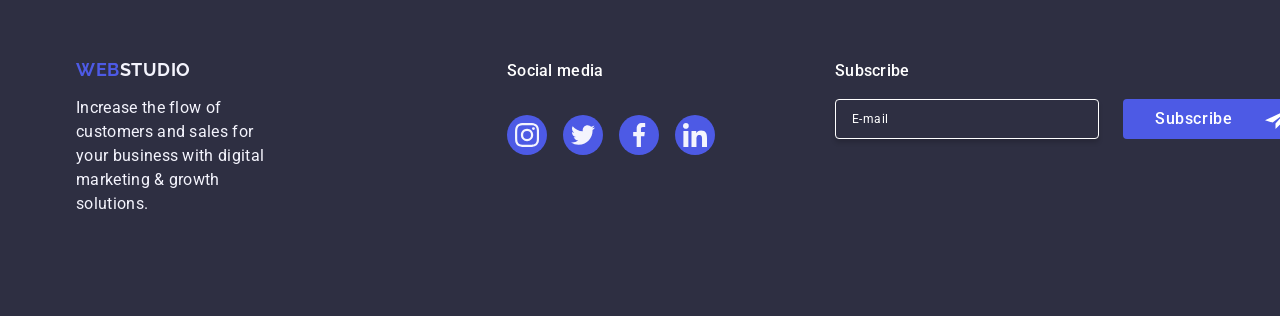
==== commit e2228d5d: "05 - Edit files after 3 autocheck Edit svg-files & svg-sprite" ====
--- a/index.html
+++ b/index.html
@@ -496,7 +496,7 @@
             <button type="submit" class="subscribe-btn">
               Subscribe
               <svg width="24" height="24" class="icon">
-                <use href="./images/svg-1-original/send.svg"></use>
+                <use href="./images/icons.svg#icon-send"></use>
               </svg>
             </button>
           </form>
@@ -511,7 +511,7 @@
       
         <button type="button" class="close-btn">
           <svg width="8" height="8" class="icon">
-            <use href="./images/svg-1-original/close.svg"></use>
+            <use href="./images/icons.svg#icon-close"></use>
             </svg>
         </button>
 
@@ -524,17 +524,17 @@
             <div class="input-thumb">
               <input type="text" name="user-name" id="user-name" class="input">
               <svg width="18" height="24" class="icon">
-                <use href="./images/svg-1-original/person.svg"></use>
+                <use href="./images/icons.svg#icon-person"></use>
               </svg>
             </div>
           </div>
               
           <div class="modal-input">
             <label for="user-phone" class="input-label">Phone</label>
-            <div class="thumb-input">
+            <div class="input-thumb">
               <input type="tel" name="user-phone" id="user-phone" class="input">
               <svg width="18" height="24" class="icon">
-                <use href="./images/svg-1-original/phone.svg"></use>
+                <use href="./images/icons.svg#icon-phone"></use>
               </svg>
             </div>  
           </div>
@@ -542,10 +542,10 @@
 
           <div class="modal-input">
             <label for="user-email" class="input-label">Email</label>
-            <div class="thumb-input">
+            <div class="input-thumb">
               <input type="email" name="user-email" id="user-email" class="input">
               <svg width="18" height="24" class="icon">
-                <use href="./images/svg-1-original/email.svg"></use>
+                <use href="./images/icons.svg#icon-email"></use>
               </svg>
             </div>
           </div>
@@ -560,10 +560,10 @@
             <label for="user-privacy" class="label-privacy">
               <span class="checkbox-icon">
                 <svg width="10" height="8" class="icon">
-                  <use href="./images/svg-1-original/checkbox-1.svg"></use>
+                  <use href="./images/svg-1-original/checkbox.svg"></use>
                 </svg>
               </span>
-              
+
               I accept the terms and conditions of the 
 
               <span class="privacy-link">
--- a/css/styles.css
+++ b/css/styles.css
@@ -995,9 +995,7 @@
 }
 
 /* Иконка в input  */
-.thumb-input .icon {
-  /* display: block;
-  margin: 0; */
+.input-thumb .icon {
   /* Даем абсолютное позиционирование */
   position: absolute;
   /* Даємо відступ зліва по осі X */
@@ -1010,7 +1008,7 @@
   transition: fill 250ms cubic-bezier(0.4, 0, 0.2, 1);
 }
 
-.thumb-input .input:focus + .icon {
+.input-thumb .input:focus + .icon {
   /* Зміна кольору іконки при фокусі на input */
   fill: var(--iris);
 }
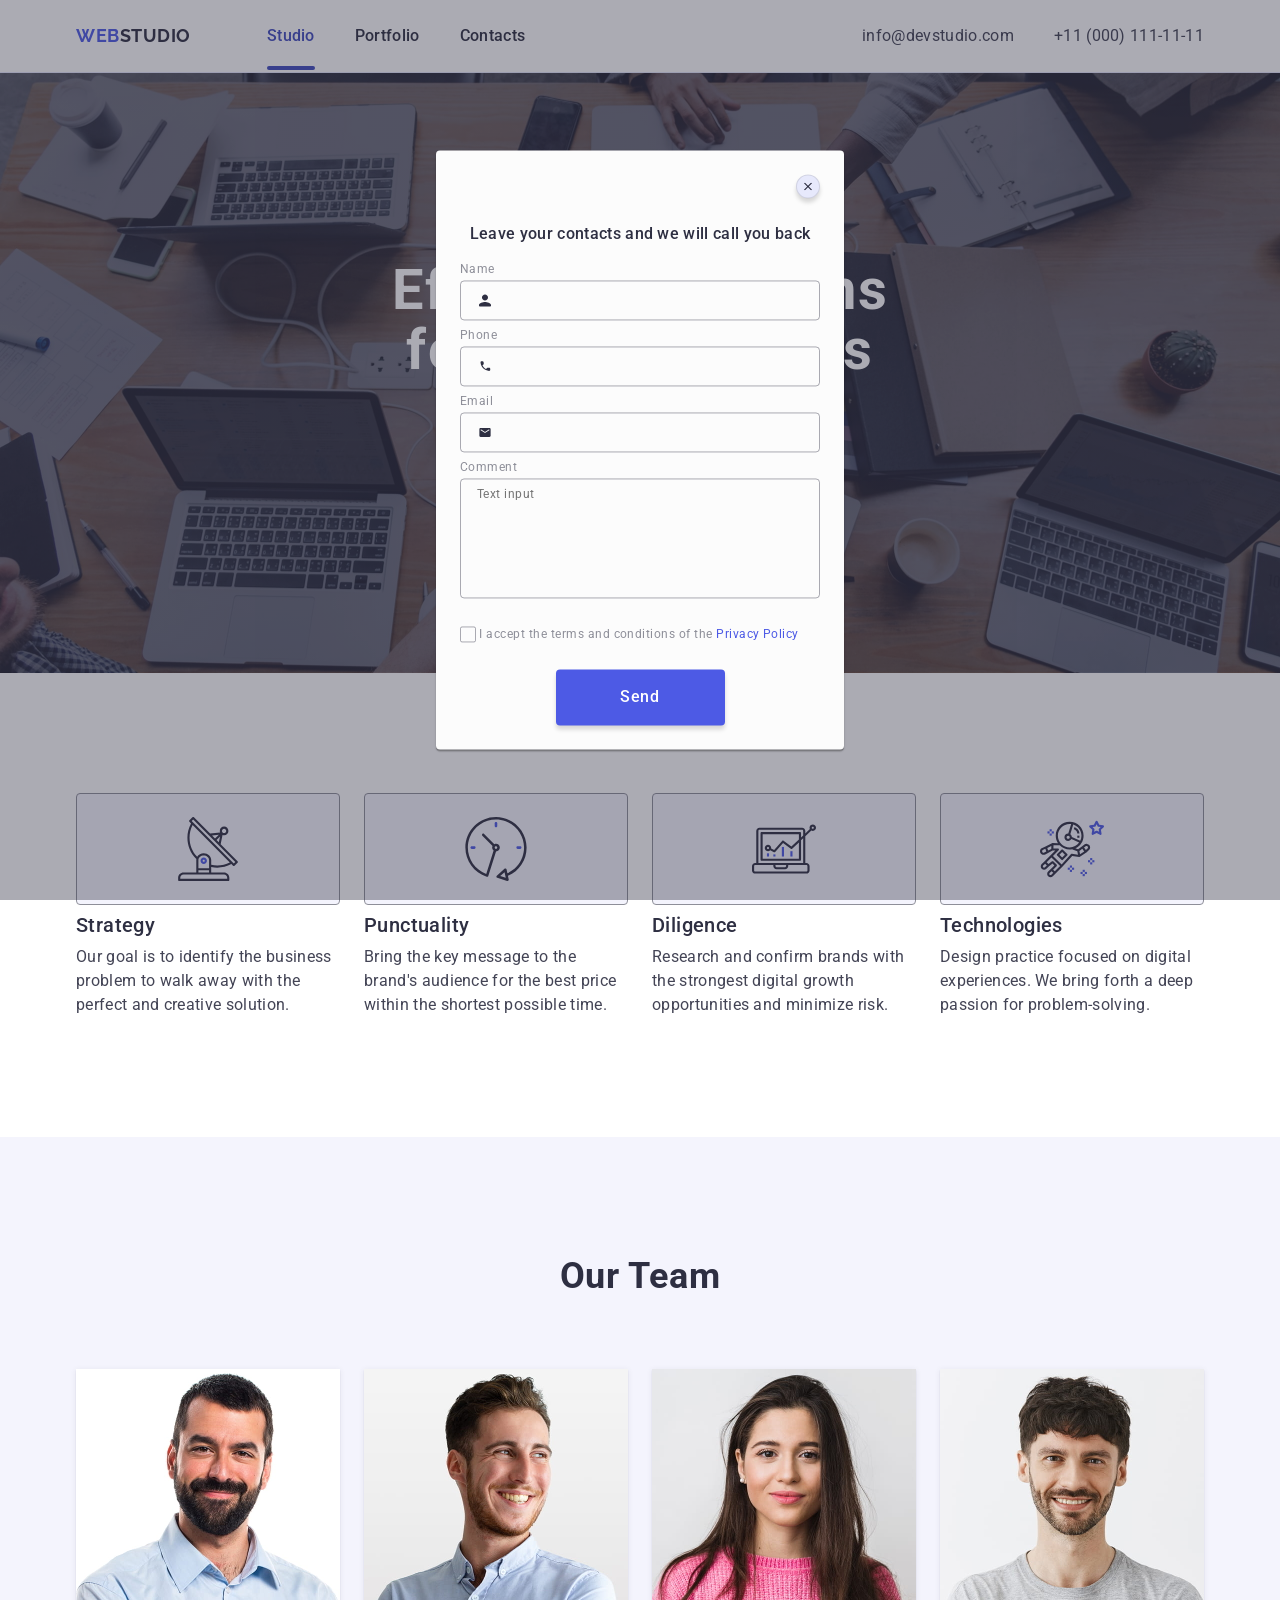
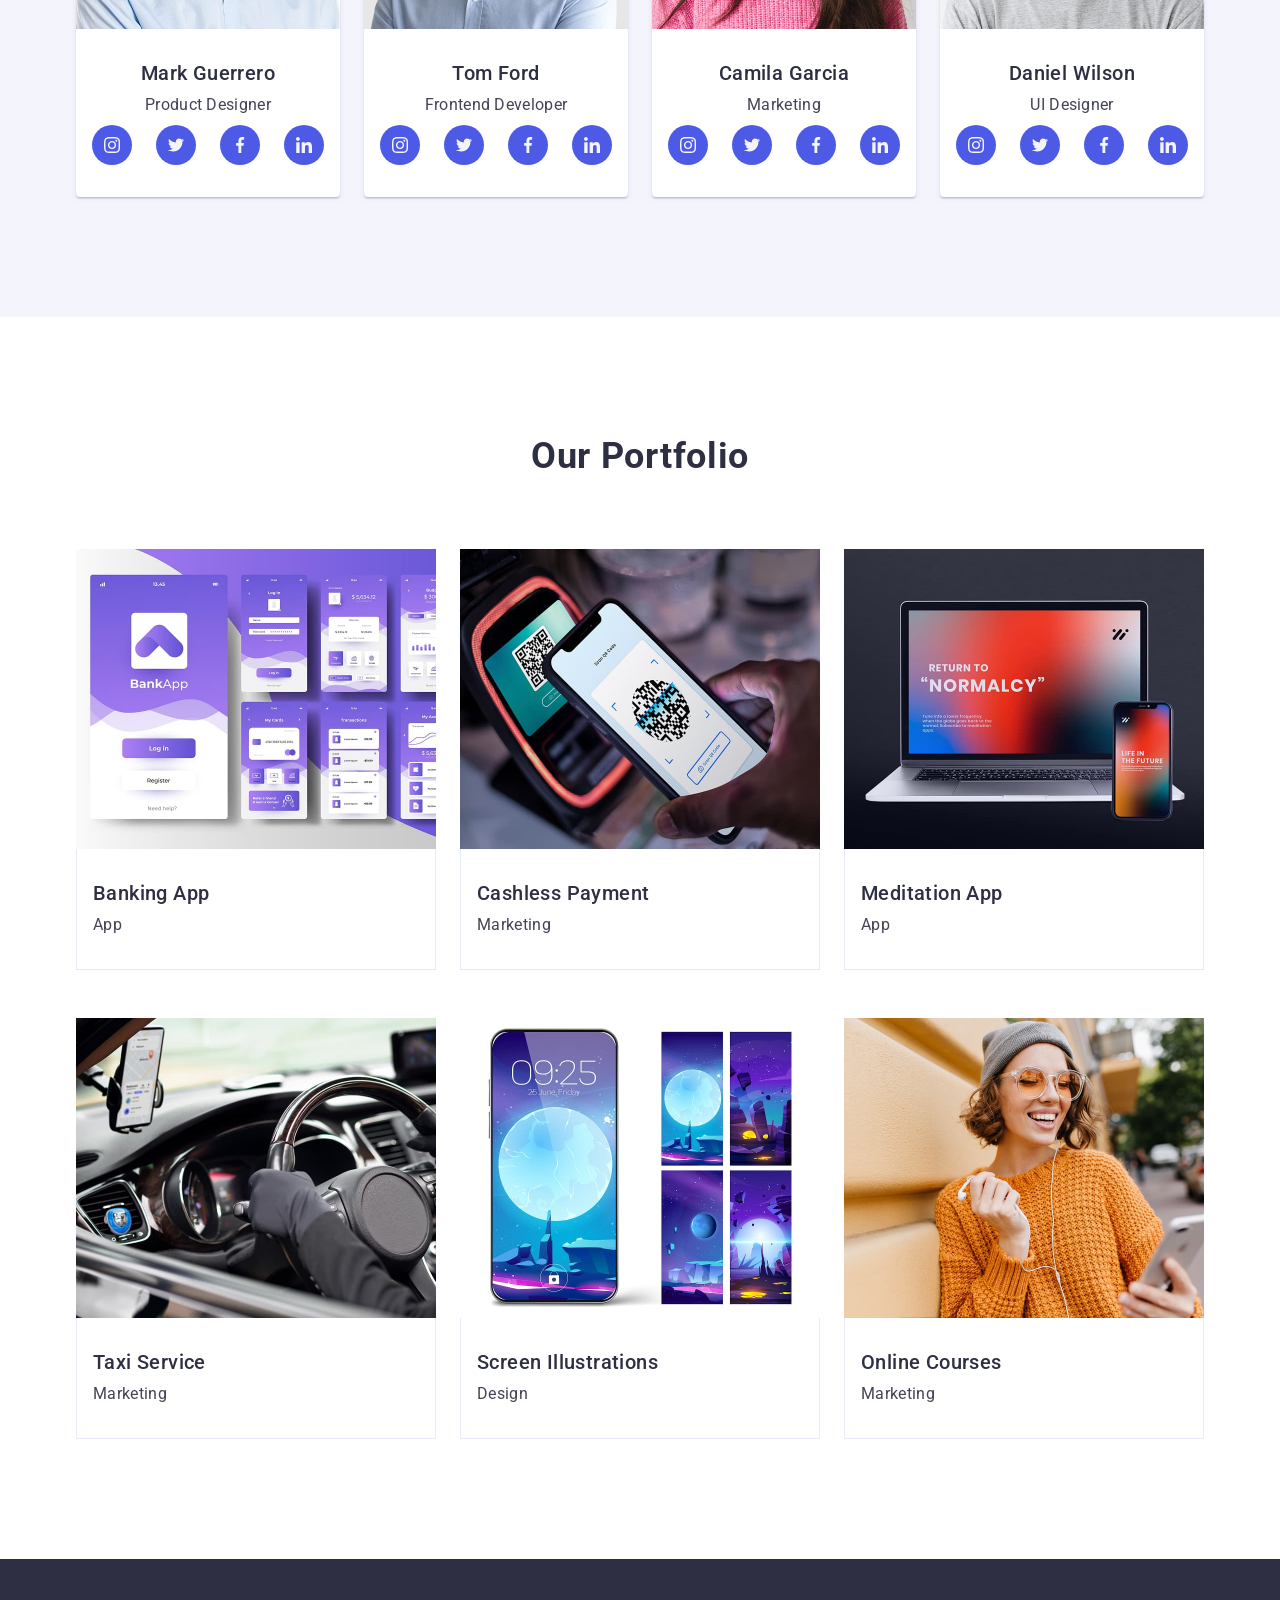
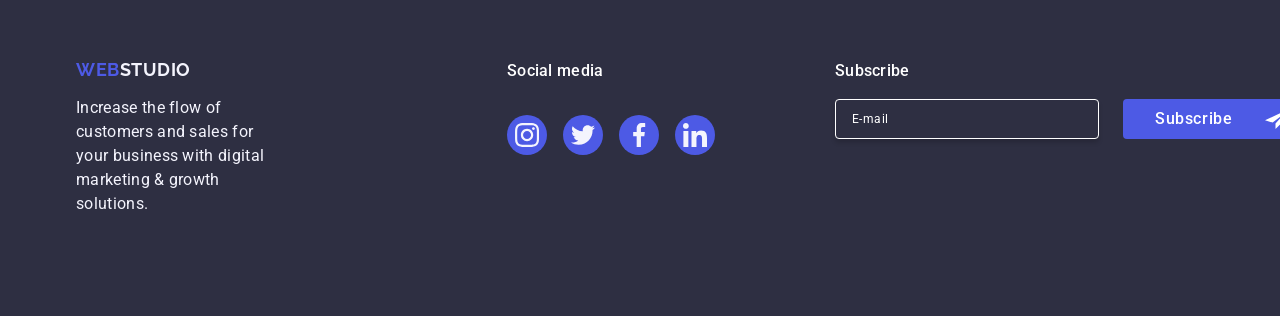
==== commit c4c385d0: "06 - Edit files after 4 autocheck 1. Edit link in Privacy 2. Add file checked.svg in sprite" ====
--- a/index.html
+++ b/index.html
@@ -560,15 +560,14 @@
             <label for="user-privacy" class="label-privacy">
               <span class="checkbox-icon">
                 <svg width="10" height="8" class="icon">
-                  <use href="./images/svg-1-original/checkbox.svg"></use>
+                  <use href="./images/icons.svg#checkbox"></use>
                 </svg>
               </span>
 
               I accept the terms and conditions of the 
 
-              <span class="privacy-link">
-                <a href="">Privacy Policy</a>
-              </span>
+              <a href="" class="privacy-link">Privacy Policy</a>
+
               
 
             </label>
--- a/css/styles.css
+++ b/css/styles.css
@@ -1083,10 +1083,6 @@
   fill 250ms cubic-bezier(0.4, 0, 0.2, 1);
 }
 
-/* Посилання на умови  */
-.privacy-link {
-  color: var(--iris);
-}
 
 .checkbox-input:checked .checkbox-icon {
   /* вимкнення стандартного оформлення кнопки */
@@ -1095,6 +1091,11 @@
   background-color: var(--ocean);
   /* зазначення кольору іконки */
   fill: var(--cloud);
+}
+
+/* Посилання на умови  */
+.privacy-link {
+  color: var(--iris);
 }
 
 
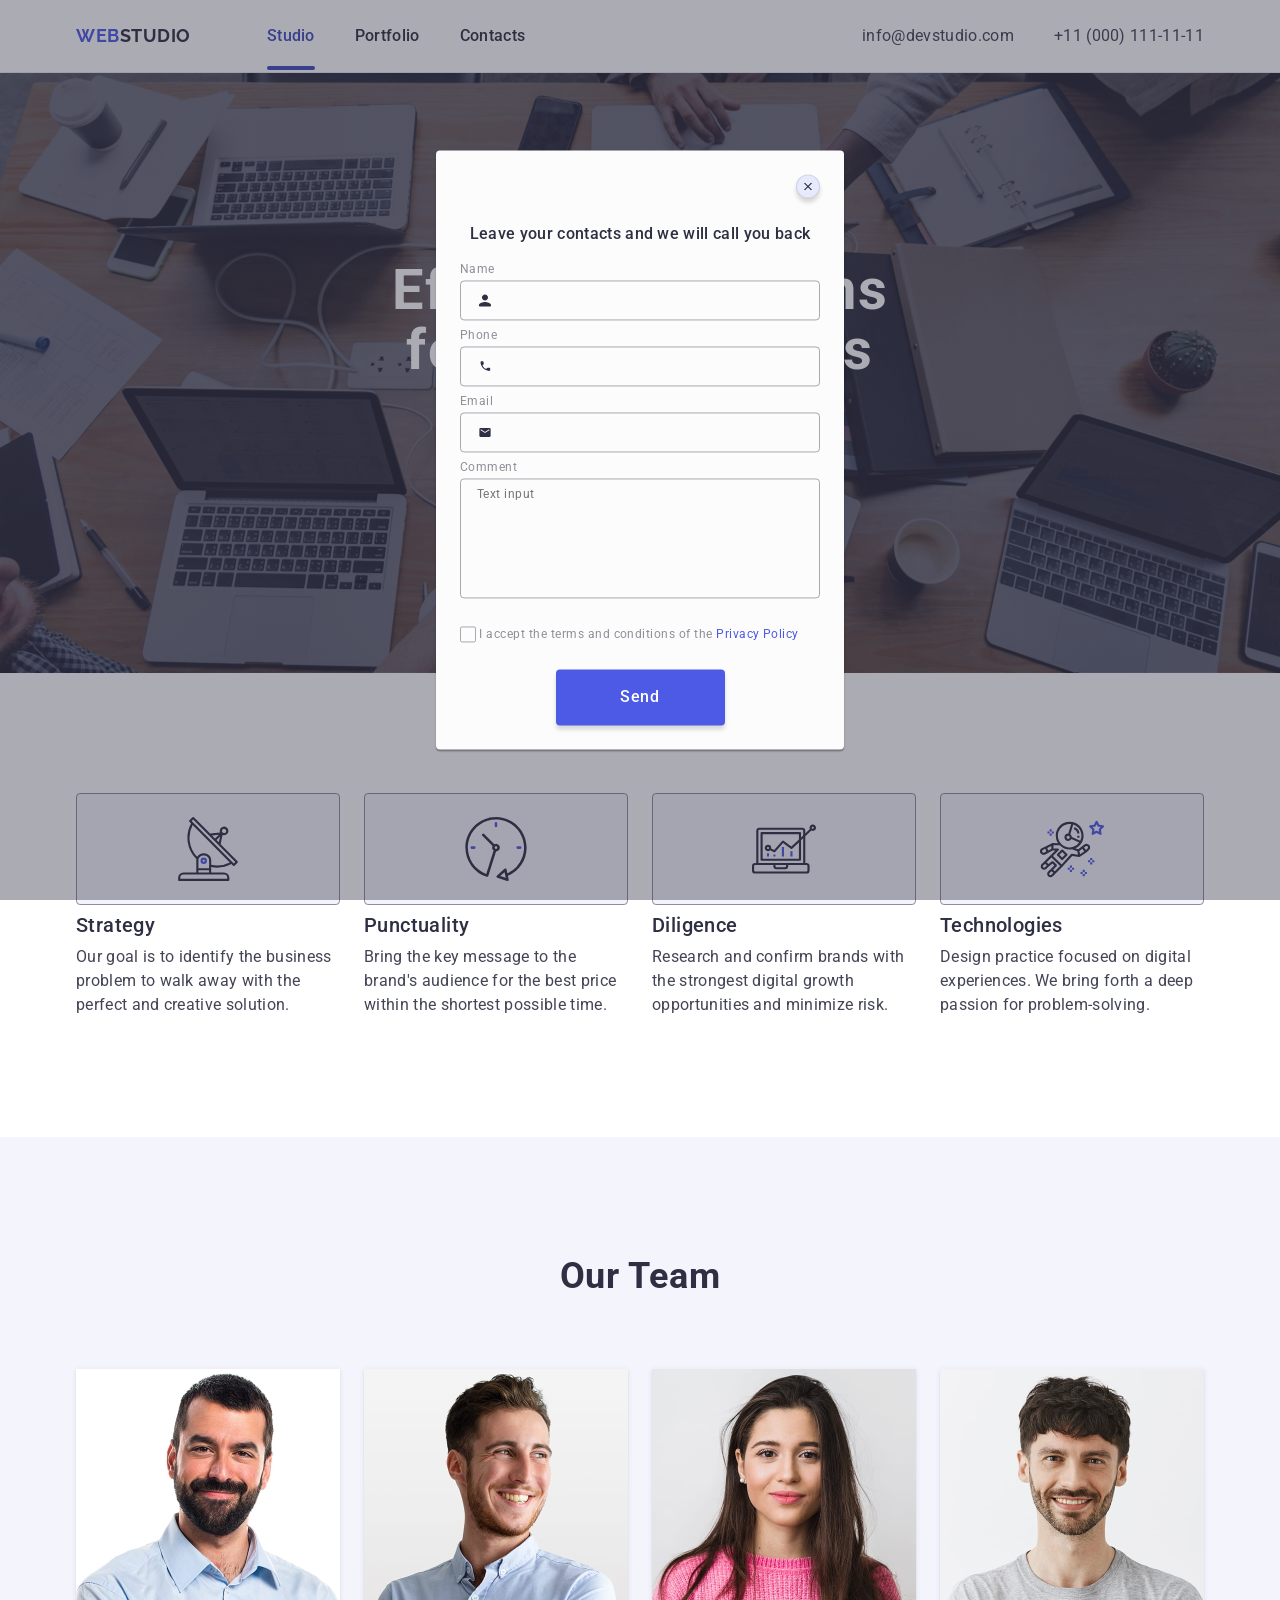
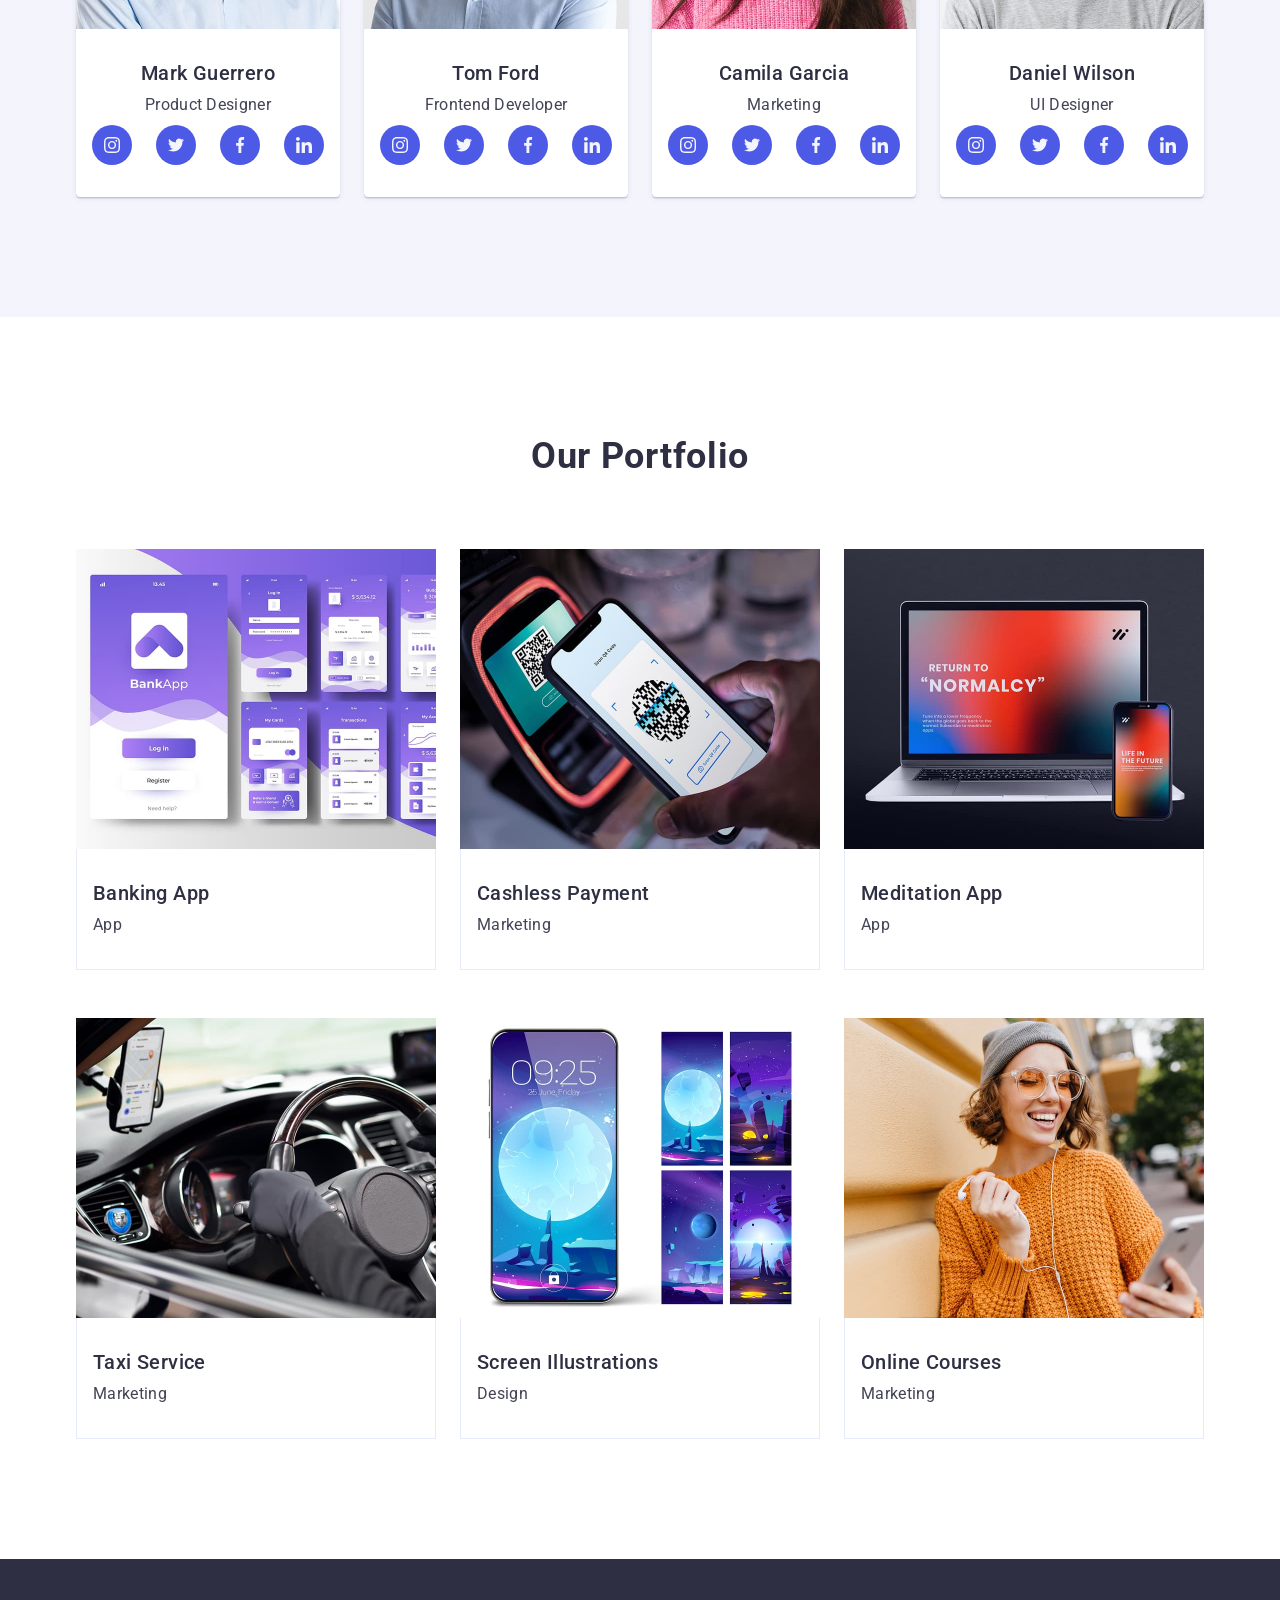
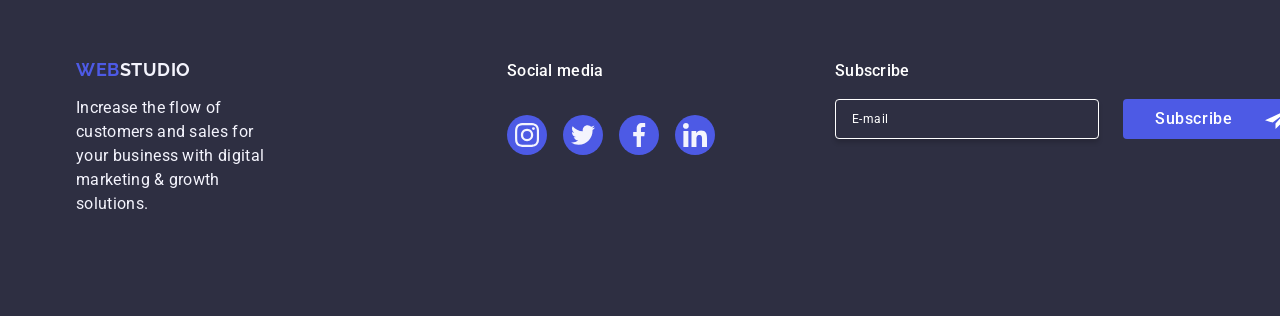
==== commit 87c523b0: "07 - Edit files after 5 autocheck 1. Edit icon-checked 2. Edit :checked" ====
--- a/index.html
+++ b/index.html
@@ -557,10 +557,13 @@
 
           <div class="modal-privacy">
             <input type="checkbox" name="user-privacy" id="user-privacy" value="true" class="checkbox-input visually-hidden" />
+
+
             <label for="user-privacy" class="label-privacy">
+
               <span class="checkbox-icon">
                 <svg width="10" height="8" class="icon">
-                  <use href="./images/icons.svg#checkbox"></use>
+                  <use href="./images/icons.svg#icon-checkbox"></use>
                 </svg>
               </span>
 
--- a/css/styles.css
+++ b/css/styles.css
@@ -1084,7 +1084,7 @@
 }
 
 
-.checkbox-input:checked .checkbox-icon {
+.checkbox-input:checked + .label-privacy .checkbox-icon {
   /* вимкнення стандартного оформлення кнопки */
   border: none;
   /* зазначення фону */
@@ -1092,6 +1092,10 @@
   /* зазначення кольору іконки */
   fill: var(--cloud);
 }
+
+
+
+
 
 /* Посилання на умови  */
 .privacy-link {
